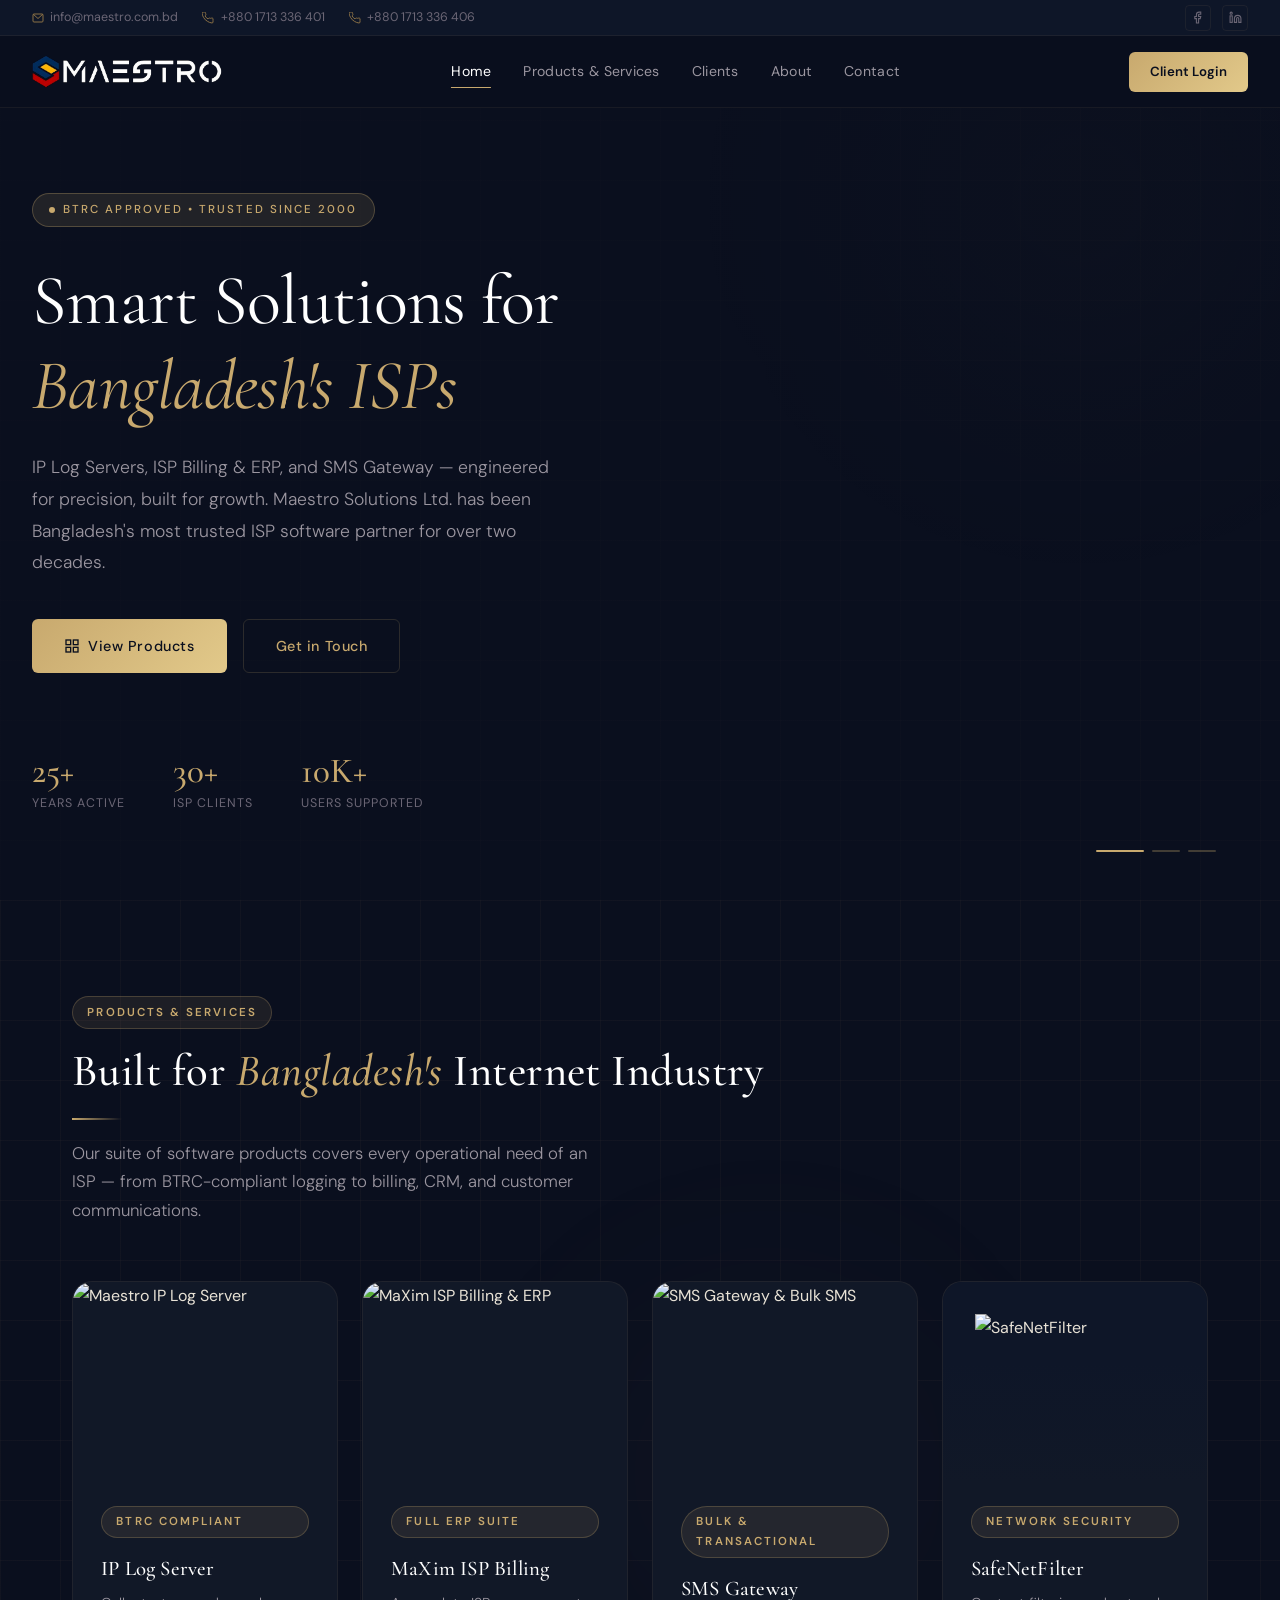
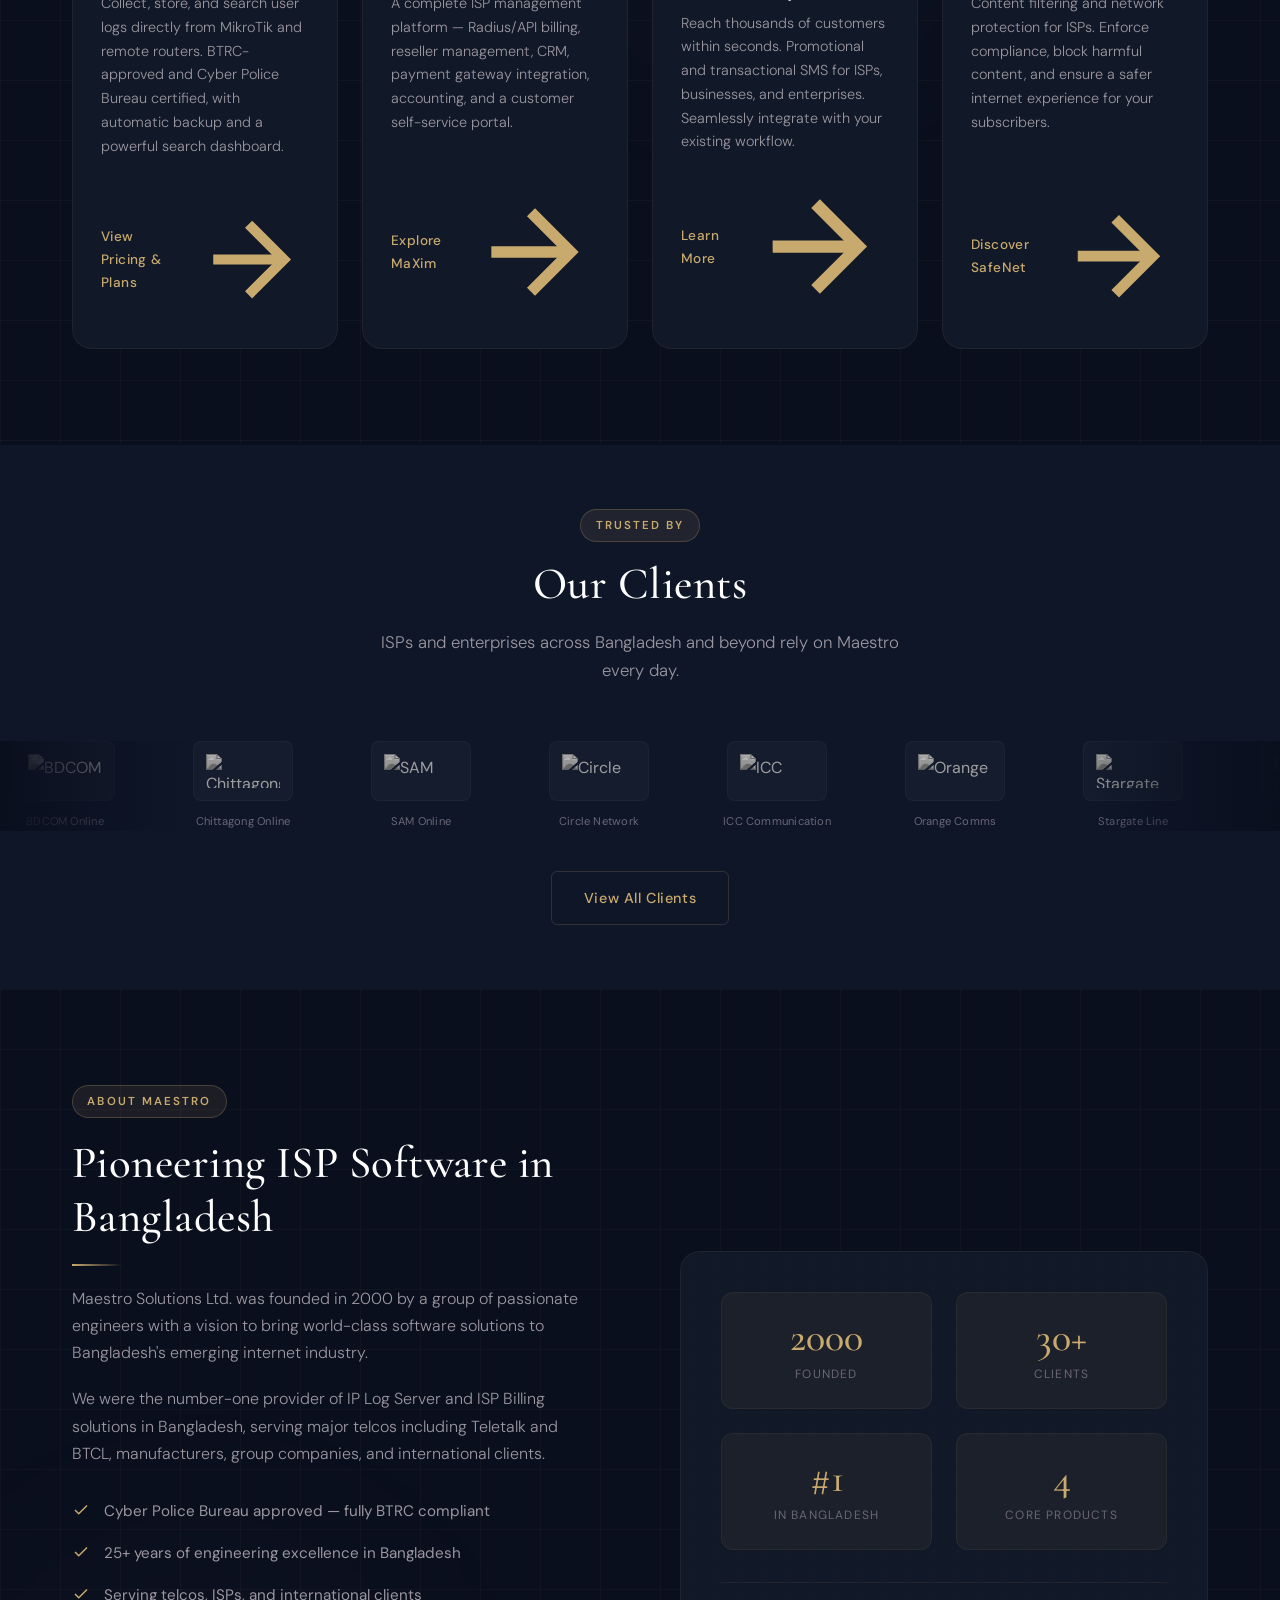
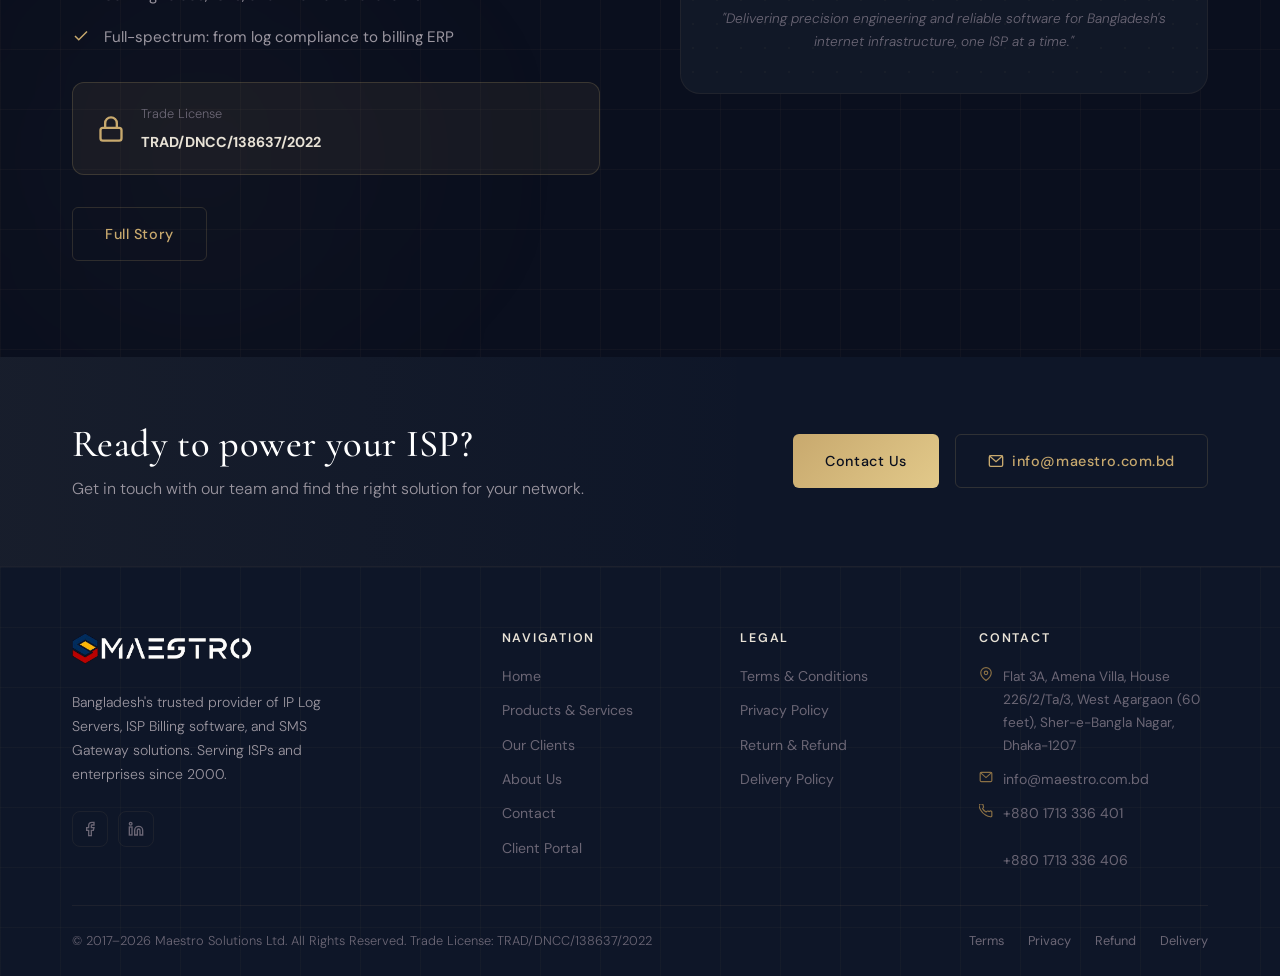
==== index.html @ bf8a5b1c "Add files via upload" ====
<!DOCTYPE html>
<html lang="en">
<head>
  <meta charset="UTF-8">
  <meta name="viewport" content="width=device-width, initial-scale=1.0">
  <title>Maestro Solutions Ltd. — IP Log Server &amp; ISP Billing, Bangladesh</title>
  <meta name="description" content="Bangladesh's leading provider of IP Log Servers, ISP Billing (MaXim), and SMS Gateway solutions. BTRC-approved. Serving ISPs since 2000.">
  <link rel="stylesheet" href="style.css">
</head>
<body>

<!-- ══ HERO ══════════════════════════════════════════════════ -->
<section class="hero" id="home">
  <div class="hero-slides" id="heroSlides">
    <div class="hero-slide active" style="background-image:url('https://maestro.com.bd/images/Banner6s.jpg')"></div>
    <div class="hero-slide" style="background-image:url('https://maestro.com.bd/images/Banner5s.jpg')"></div>
    <div class="hero-slide" style="background-image:url('https://maestro.com.bd/images/Banner3s.jpg')"></div>
  </div>
  <div class="hero-overlay"></div>
  <div class="bg-grid"></div>

  <!-- Gold glow accent -->
  <div class="bg-glow" style="width:600px;height:600px;background:radial-gradient(circle,rgba(200,169,110,0.06) 0%,transparent 70%);top:-100px;right:-100px;"></div>

  <div class="hero-content">
    <div class="hero-badge">
      <span class="hero-badge-dot"></span>
      <span>BTRC Approved &bull; Trusted Since 2000</span>
    </div>
    <h1>Smart Solutions for<br><em>Bangladesh's ISPs</em></h1>
    <p class="hero-sub">IP Log Servers, ISP Billing &amp; ERP, and SMS Gateway — engineered for precision, built for growth. Maestro Solutions Ltd. has been Bangladesh's most trusted ISP software partner for over two decades.</p>
    <div class="hero-actions">
      <a href="products.html" class="btn btn-primary">
        <svg xmlns="http://www.w3.org/2000/svg" viewBox="0 0 24 24" fill="none" stroke="currentColor" stroke-width="2"><rect x="3" y="3" width="7" height="7"/><rect x="14" y="3" width="7" height="7"/><rect x="14" y="14" width="7" height="7"/><rect x="3" y="14" width="7" height="7"/></svg>
        View Products
      </a>
      <a href="contact.html" class="btn btn-outline">Get in Touch</a>
    </div>
    <div class="hero-stats">
      <div>
        <span class="hero-stat-num">25+</span>
        <span class="hero-stat-label">Years Active</span>
      </div>
      <div>
        <span class="hero-stat-num">30+</span>
        <span class="hero-stat-label">ISP Clients</span>
      </div>
      <div>
        <span class="hero-stat-num">10K+</span>
        <span class="hero-stat-label">Users Supported</span>
      </div>
    </div>
  </div>

  <div class="hero-slide-dots" id="slideDots">
    <div class="slide-dot active" data-slide="0"></div>
    <div class="slide-dot" data-slide="1"></div>
    <div class="slide-dot" data-slide="2"></div>
  </div>
</section>

<!-- ══ PRODUCTS OVERVIEW ════════════════════════════════════ -->
<section class="section bg-pattern" id="services" style="position:relative;overflow:hidden;">
  <div class="bg-grid"></div>
  <div class="bg-glow" style="width:500px;height:500px;background:radial-gradient(circle,rgba(200,169,110,0.05) 0%,transparent 70%);top:50%;left:60%;transform:translate(-50%,-50%);"></div>
  <div class="container" style="position:relative;z-index:1;">
    <div class="section-heading animate-up">
      <div class="label-tag">Products &amp; Services</div>
      <h2>Built for <em style="font-style:italic;color:var(--gold);">Bangladesh's</em> Internet Industry</h2>
      <div class="divider-gold"></div>
      <p>Our suite of software products covers every operational need of an ISP — from BTRC-compliant logging to billing, CRM, and customer communications.</p>
    </div>
    <div class="products-grid">

      <!-- IP Log Server -->
      <article class="product-card animate-up animate-delay-1" onclick="window.location='products.html#ip-log'">
        <div class="product-card-img">
          <img src="https://maestro.com.bd/images/logbg2.jpg" alt="Maestro IP Log Server" loading="lazy">
          <div class="product-card-img-overlay"></div>
        </div>
        <div class="product-card-body">
          <div class="label-tag">BTRC Compliant</div>
          <h3>IP Log Server</h3>
          <p>Collect, store, and search user logs directly from MikroTik and remote routers. BTRC-approved and Cyber Police Bureau certified, with automatic backup and a powerful search dashboard.</p>
          <span class="product-card-link">
            View Pricing &amp; Plans
            <svg xmlns="http://www.w3.org/2000/svg" viewBox="0 0 24 24" fill="none" stroke="currentColor" stroke-width="2"><line x1="5" y1="12" x2="19" y2="12"/><polyline points="12 5 19 12 12 19"/></svg>
          </span>
        </div>
      </article>

      <!-- ISP Billing -->
      <article class="product-card animate-up animate-delay-2" onclick="window.location='products.html#isp-billing'">
        <div class="product-card-img">
          <img src="https://maestro.com.bd/images/billing5.jpg" alt="MaXim ISP Billing &amp; ERP" loading="lazy">
          <div class="product-card-img-overlay"></div>
        </div>
        <div class="product-card-body">
          <div class="label-tag">Full ERP Suite</div>
          <h3>MaXim ISP Billing</h3>
          <p>A complete ISP management platform — Radius/API billing, reseller management, CRM, payment gateway integration, accounting, and a customer self-service portal.</p>
          <span class="product-card-link">
            Explore MaXim
            <svg xmlns="http://www.w3.org/2000/svg" viewBox="0 0 24 24" fill="none" stroke="currentColor" stroke-width="2"><line x1="5" y1="12" x2="19" y2="12"/><polyline points="12 5 19 12 12 19"/></svg>
          </span>
        </div>
      </article>

      <!-- SMS Gateway -->
      <article class="product-card animate-up animate-delay-3" onclick="window.location='products.html#sms-gateway'">
        <div class="product-card-img">
          <img src="https://maestro.com.bd/images/smsgateway3.jpg" alt="SMS Gateway &amp; Bulk SMS" loading="lazy">
          <div class="product-card-img-overlay"></div>
        </div>
        <div class="product-card-body">
          <div class="label-tag">Bulk &amp; Transactional</div>
          <h3>SMS Gateway</h3>
          <p>Reach thousands of customers within seconds. Promotional and transactional SMS for ISPs, businesses, and enterprises. Seamlessly integrate with your existing workflow.</p>
          <span class="product-card-link">
            Learn More
            <svg xmlns="http://www.w3.org/2000/svg" viewBox="0 0 24 24" fill="none" stroke="currentColor" stroke-width="2"><line x1="5" y1="12" x2="19" y2="12"/><polyline points="12 5 19 12 12 19"/></svg>
          </span>
        </div>
      </article>

      <!-- SafeNetFilter -->
      <article class="product-card animate-up animate-delay-4" onclick="window.location='products.html#safenet'">
        <div class="product-card-img">
          <img src="https://maestro.com.bd/images/safenet.png" alt="SafeNetFilter" loading="lazy" style="object-fit:contain;background:var(--navy-mid);padding:2rem;">
          <div class="product-card-img-overlay"></div>
        </div>
        <div class="product-card-body">
          <div class="label-tag">Network Security</div>
          <h3>SafeNetFilter</h3>
          <p>Content filtering and network protection for ISPs. Enforce compliance, block harmful content, and ensure a safer internet experience for your subscribers.</p>
          <span class="product-card-link">
            Discover SafeNet
            <svg xmlns="http://www.w3.org/2000/svg" viewBox="0 0 24 24" fill="none" stroke="currentColor" stroke-width="2"><line x1="5" y1="12" x2="19" y2="12"/><polyline points="12 5 19 12 12 19"/></svg>
          </span>
        </div>
      </article>
    </div>
  </div>
</section>

<!-- ══ CLIENTS TICKER ════════════════════════════════════════ -->
<section class="section-sm bg-navy-mid" id="client">
  <div class="container">
    <div class="section-heading animate-up" style="text-align:center;">
      <div class="label-tag">Trusted By</div>
      <h2>Our Clients</h2>
      <p style="margin:0 auto;">ISPs and enterprises across Bangladesh and beyond rely on Maestro every day.</p>
    </div>
  </div>
  <div class="clients-ticker animate-up">
    <div class="clients-track" id="clientsTrack">
      <!-- Set 1 -->
      <div class="client-logo-item"><div class="client-logo-wrap"><img src="https://maestro.com.bd/images/logo/bdcom2.png" alt="BDCOM Online"></div><span>BDCOM Online</span></div>
      <div class="client-logo-item"><div class="client-logo-wrap"><img src="https://maestro.com.bd/images/logo/colbd2.png" alt="Chittagong Online"></div><span>Chittagong Online</span></div>
      <div class="client-logo-item"><div class="client-logo-wrap"><img src="https://maestro.com.bd/images/logo/samonline2.jpg" alt="SAM Online"></div><span>SAM Online</span></div>
      <div class="client-logo-item"><div class="client-logo-wrap"><img src="https://maestro.com.bd/images/logo/circle2.png" alt="Circle Network"></div><span>Circle Network</span></div>
      <div class="client-logo-item"><div class="client-logo-wrap"><img src="https://maestro.com.bd/images/logo/icc2.png" alt="ICC Communication"></div><span>ICC Communication</span></div>
      <div class="client-logo-item"><div class="client-logo-wrap"><img src="https://maestro.com.bd/images/logo/orange.jpg" alt="Orange Communications"></div><span>Orange Comms</span></div>
      <div class="client-logo-item"><div class="client-logo-wrap"><img src="https://maestro.com.bd/images/logo/Stargate-line.png" alt="Stargate"></div><span>Stargate Line</span></div>
      <div class="client-logo-item"><div class="client-logo-wrap"><img src="https://maestro.com.bd/images/logo/ANT-BD.png" alt="Antaranga"></div><span>Antaranga</span></div>
      <div class="client-logo-item"><div class="client-logo-wrap"><img src="https://maestro.com.bd/images/logo/smile.png" alt="Smile"></div><span>Smile</span></div>
      <div class="client-logo-item"><div class="client-logo-wrap"><img src="https://maestro.com.bd/images/logo/cyberWay.png" alt="CyberWay"></div><span>CyberWay</span></div>
      <div class="client-logo-item"><div class="client-logo-wrap"><img src="https://maestro.com.bd/images/logo/media-online.png" alt="Media Online"></div><span>Media Online</span></div>
      <div class="client-logo-item"><div class="client-logo-wrap"><img src="https://maestro.com.bd/images/logo/Globetek-(India).png" alt="Globetek India"></div><span>Globetek India</span></div>
      <!-- Set 2 (duplicate for seamless loop) -->
      <div class="client-logo-item"><div class="client-logo-wrap"><img src="https://maestro.com.bd/images/logo/bdcom2.png" alt="BDCOM Online"></div><span>BDCOM Online</span></div>
      <div class="client-logo-item"><div class="client-logo-wrap"><img src="https://maestro.com.bd/images/logo/colbd2.png" alt="Chittagong Online"></div><span>Chittagong Online</span></div>
      <div class="client-logo-item"><div class="client-logo-wrap"><img src="https://maestro.com.bd/images/logo/samonline2.jpg" alt="SAM Online"></div><span>SAM Online</span></div>
      <div class="client-logo-item"><div class="client-logo-wrap"><img src="https://maestro.com.bd/images/logo/circle2.png" alt="Circle Network"></div><span>Circle Network</span></div>
      <div class="client-logo-item"><div class="client-logo-wrap"><img src="https://maestro.com.bd/images/logo/icc2.png" alt="ICC Communication"></div><span>ICC Communication</span></div>
      <div class="client-logo-item"><div class="client-logo-wrap"><img src="https://maestro.com.bd/images/logo/orange.jpg" alt="Orange Communications"></div><span>Orange Comms</span></div>
      <div class="client-logo-item"><div class="client-logo-wrap"><img src="https://maestro.com.bd/images/logo/Stargate-line.png" alt="Stargate"></div><span>Stargate Line</span></div>
      <div class="client-logo-item"><div class="client-logo-wrap"><img src="https://maestro.com.bd/images/logo/ANT-BD.png" alt="Antaranga"></div><span>Antaranga</span></div>
      <div class="client-logo-item"><div class="client-logo-wrap"><img src="https://maestro.com.bd/images/logo/smile.png" alt="Smile"></div><span>Smile</span></div>
      <div class="client-logo-item"><div class="client-logo-wrap"><img src="https://maestro.com.bd/images/logo/cyberWay.png" alt="CyberWay"></div><span>CyberWay</span></div>
      <div class="client-logo-item"><div class="client-logo-wrap"><img src="https://maestro.com.bd/images/logo/media-online.png" alt="Media Online"></div><span>Media Online</span></div>
      <div class="client-logo-item"><div class="client-logo-wrap"><img src="https://maestro.com.bd/images/logo/Globetek-(India).png" alt="Globetek India"></div><span>Globetek India</span></div>
    </div>
  </div>
  <div class="container" style="margin-top:2.5rem;text-align:center;">
    <a href="clients.html" class="btn btn-outline">View All Clients</a>
  </div>
</section>

<!-- ══ ABOUT TEASER ══════════════════════════════════════════ -->
<section class="section" id="about" style="position:relative;overflow:hidden;">
  <div class="bg-grid"></div>
  <div class="bg-glow" style="width:600px;height:600px;background:radial-gradient(circle,rgba(200,169,110,0.04) 0%,transparent 70%);bottom:-100px;left:-100px;"></div>
  <div class="container" style="position:relative;z-index:1;">
    <div class="about-grid">
      <div class="animate-up">
        <div class="label-tag">About Maestro</div>
        <h2>Pioneering ISP Software in Bangladesh</h2>
        <div class="divider-gold"></div>
        <p style="margin-bottom:1.2rem;">Maestro Solutions Ltd. was founded in 2000 by a group of passionate engineers with a vision to bring world-class software solutions to Bangladesh's emerging internet industry.</p>
        <p style="margin-bottom:1.5rem;">We were the number-one provider of IP Log Server and ISP Billing solutions in Bangladesh, serving major telcos including Teletalk and BTCL, manufacturers, group companies, and international clients.</p>
        <ul class="about-feature-list">
          <li>
            <svg xmlns="http://www.w3.org/2000/svg" viewBox="0 0 24 24" fill="none" stroke="currentColor" stroke-width="2"><polyline points="20 6 9 17 4 12"/></svg>
            Cyber Police Bureau approved — fully BTRC compliant
          </li>
          <li>
            <svg xmlns="http://www.w3.org/2000/svg" viewBox="0 0 24 24" fill="none" stroke="currentColor" stroke-width="2"><polyline points="20 6 9 17 4 12"/></svg>
            25+ years of engineering excellence in Bangladesh
          </li>
          <li>
            <svg xmlns="http://www.w3.org/2000/svg" viewBox="0 0 24 24" fill="none" stroke="currentColor" stroke-width="2"><polyline points="20 6 9 17 4 12"/></svg>
            Serving telcos, ISPs, and international clients
          </li>
          <li>
            <svg xmlns="http://www.w3.org/2000/svg" viewBox="0 0 24 24" fill="none" stroke="currentColor" stroke-width="2"><polyline points="20 6 9 17 4 12"/></svg>
            Full-spectrum: from log compliance to billing ERP
          </li>
        </ul>
        <div class="about-license">
          <svg xmlns="http://www.w3.org/2000/svg" viewBox="0 0 24 24" fill="none" stroke="currentColor" stroke-width="2"><rect x="3" y="11" width="18" height="11" rx="2" ry="2"/><path d="M7 11V7a5 5 0 0110 0v4"/></svg>
          <div class="about-license-text">
            <p>Trade License</p>
            <strong>TRAD/DNCC/138637/2022</strong>
          </div>
        </div>
        <div style="margin-top:2rem;">
          <a href="about.html" class="btn btn-outline">Full Story</a>
        </div>
      </div>
      <div class="animate-up animate-delay-2">
        <!-- Tech circuit decorative card -->
        <div style="background:var(--navy-card);border:1px solid var(--border-dim);border-radius:var(--radius-lg);padding:2.5rem;position:relative;overflow:hidden;">
          <div style="position:absolute;inset:0;opacity:0.04;background-image:radial-gradient(circle, var(--gold) 1px, transparent 1px);background-size:24px 24px;"></div>
          <div style="position:relative;z-index:1;">
            <div style="display:grid;grid-template-columns:1fr 1fr;gap:1.5rem;margin-bottom:2rem;">
              <div style="padding:1.5rem;background:rgba(200,169,110,0.06);border:1px solid var(--border-dim);border-radius:var(--radius);text-align:center;">
                <div style="font-family:var(--font-display);font-size:2.5rem;font-weight:500;color:var(--gold);line-height:1;">2000</div>
                <div style="font-size:0.75rem;color:var(--text-dim);text-transform:uppercase;letter-spacing:0.1em;margin-top:0.4rem;">Founded</div>
              </div>
              <div style="padding:1.5rem;background:rgba(200,169,110,0.06);border:1px solid var(--border-dim);border-radius:var(--radius);text-align:center;">
                <div style="font-family:var(--font-display);font-size:2.5rem;font-weight:500;color:var(--gold);line-height:1;">30+</div>
                <div style="font-size:0.75rem;color:var(--text-dim);text-transform:uppercase;letter-spacing:0.1em;margin-top:0.4rem;">Clients</div>
              </div>
              <div style="padding:1.5rem;background:rgba(200,169,110,0.06);border:1px solid var(--border-dim);border-radius:var(--radius);text-align:center;">
                <div style="font-family:var(--font-display);font-size:2.5rem;font-weight:500;color:var(--gold);line-height:1;">#1</div>
                <div style="font-size:0.75rem;color:var(--text-dim);text-transform:uppercase;letter-spacing:0.1em;margin-top:0.4rem;">In Bangladesh</div>
              </div>
              <div style="padding:1.5rem;background:rgba(200,169,110,0.06);border:1px solid var(--border-dim);border-radius:var(--radius);text-align:center;">
                <div style="font-family:var(--font-display);font-size:2.5rem;font-weight:500;color:var(--gold);line-height:1;">4</div>
                <div style="font-size:0.75rem;color:var(--text-dim);text-transform:uppercase;letter-spacing:0.1em;margin-top:0.4rem;">Core Products</div>
              </div>
            </div>
            <div style="border-top:1px solid var(--border-dim);padding-top:1.5rem;">
              <p style="font-size:0.85rem;color:var(--text-dim);font-style:italic;text-align:center;line-height:1.7;">"Delivering precision engineering and reliable software for Bangladesh's internet infrastructure, one ISP at a time."</p>
            </div>
          </div>
        </div>
      </div>
    </div>
  </div>
</section>

<!-- ══ CTA STRIP ═════════════════════════════════════════════ -->
<section class="section-sm bg-navy-mid" id="contact" style="position:relative;overflow:hidden;">
  <div style="position:absolute;inset:0;background:linear-gradient(90deg,rgba(200,169,110,0.05) 0%,transparent 60%);"></div>
  <div class="container" style="position:relative;z-index:1;">
    <div style="display:flex;align-items:center;justify-content:space-between;flex-wrap:wrap;gap:2rem;">
      <div>
        <h2 style="font-size:clamp(1.6rem,3vw,2.4rem);margin-bottom:0.5rem;">Ready to power your ISP?</h2>
        <p>Get in touch with our team and find the right solution for your network.</p>
      </div>
      <div style="display:flex;gap:1rem;flex-wrap:wrap;">
        <a href="contact.html" class="btn btn-primary">Contact Us</a>
        <a href="mailto:info@maestro.com.bd" class="btn btn-outline">
          <svg xmlns="http://www.w3.org/2000/svg" viewBox="0 0 24 24" fill="none" stroke="currentColor" stroke-width="2"><rect x="2" y="4" width="20" height="16" rx="2"/><polyline points="2,4 12,13 22,4"/></svg>
          info@maestro.com.bd
        </a>
      </div>
    </div>
  </div>
</section>

<script src="shared.js"></script>
<script>
  // Hero slideshow
  const slides = document.querySelectorAll('.hero-slide');
  const dots = document.querySelectorAll('.slide-dot');
  let current = 0;

  function goTo(n) {
    slides[current].classList.remove('active');
    dots[current].classList.remove('active');
    current = n;
    slides[current].classList.add('active');
    dots[current].classList.add('active');
  }

  dots.forEach(dot => {
    dot.addEventListener('click', () => goTo(parseInt(dot.dataset.slide)));
  });

  setInterval(() => goTo((current + 1) % slides.length), 6000);
</script>
</body>
</html>
---- style.css ----
/* ===================================
   MAESTRO SOLUTIONS LTD — GLOBAL CSS
   =================================== */

@import url('https://fonts.googleapis.com/css2?family=Cormorant+Garamond:ital,wght@0,300;0,400;0,500;0,600;0,700;1,300;1,400&family=DM+Sans:ital,opsz,wght@0,9..40,300;0,9..40,400;0,9..40,500;0,9..40,600;0,9..40,700;1,9..40,300;1,9..40,400&display=swap');

/* ─── CSS VARIABLES ─── */
:root {
  --navy:           #0A0F1E;
  --navy-mid:       #0E1628;
  --navy-light:     #13213A;
  --navy-card:      #111827;
  --gold:           #C8A96E;
  --gold-light:     #E2C98A;
  --gold-pale:      #F0E3C5;
  --gold-dim:       #8A7045;
  --white:          #FFFFFF;
  --off-white:      #F5F0E8;
  --text-main:      #E8E2D6;
  --text-muted:     #9B96A0;
  --text-dim:       #6B6675;
  --border:         rgba(200,169,110,0.18);
  --border-dim:     rgba(200,169,110,0.08);
  --glass-bg:       rgba(19,33,58,0.72);
  --glass-border:   rgba(200,169,110,0.22);
  --shadow-gold:    0 8px 40px rgba(200,169,110,0.12);
  --shadow-deep:    0 20px 60px rgba(0,0,0,0.5);
  --radius:         12px;
  --radius-lg:      20px;
  --font-display:   'Cormorant Garamond', Georgia, serif;
  --font-body:      'DM Sans', system-ui, sans-serif;
  --announce-height: 36px;
  --nav-height:     72px;
  --header-total:   calc(var(--announce-height) + var(--nav-height));
  --transition:     0.35s cubic-bezier(0.4,0,0.2,1);
}

/* ─── RESET & BASE ─── */
*, *::before, *::after { box-sizing: border-box; margin: 0; padding: 0; }

html { scroll-behavior: smooth; font-size: 16px; }

body {
  font-family: var(--font-body);
  background: var(--navy);
  color: var(--text-main);
  line-height: 1.7;
  overflow-x: hidden;
  -webkit-font-smoothing: antialiased;
}

/* ─── TYPOGRAPHY ─── */
h1, h2, h3, h4, h5 {
  font-family: var(--font-display);
  font-weight: 600;
  line-height: 1.2;
  letter-spacing: 0.01em;
  color: var(--white);
}

h1 { font-size: clamp(2.6rem, 5vw, 4.2rem); font-weight: 500; letter-spacing: -0.01em; }
h2 { font-size: clamp(2rem, 3.5vw, 3rem); font-weight: 500; }
h3 { font-size: clamp(1.3rem, 2vw, 1.7rem); font-weight: 500; }
h4 { font-size: 1.15rem; font-weight: 600; font-family: var(--font-body); }

p { color: var(--text-muted); font-size: 1rem; font-weight: 300; }

a { color: var(--gold); text-decoration: none; transition: color var(--transition); }
a:hover { color: var(--gold-light); }

img { max-width: 100%; display: block; }

/* ─── UTILITY CLASSES ─── */
.container {
  max-width: 1200px;
  margin: 0 auto;
  padding: 0 2rem;
}

.section {
  padding: 6rem 0;
}

.section-sm {
  padding: 4rem 0;
}

.gold-text { color: var(--gold); }
.gold-text-light { color: var(--gold-light); }

.label-tag {
  display: inline-block;
  font-family: var(--font-body);
  font-size: 0.72rem;
  font-weight: 600;
  letter-spacing: 0.18em;
  text-transform: uppercase;
  color: var(--gold);
  background: rgba(200,169,110,0.1);
  border: 1px solid rgba(200,169,110,0.25);
  padding: 0.35rem 0.9rem;
  border-radius: 30px;
  margin-bottom: 1.2rem;
}

.section-heading {
  margin-bottom: 3.5rem;
}

.section-heading .label-tag { margin-bottom: 1rem; }

.section-heading h2 {
  margin-bottom: 1rem;
}

.section-heading p {
  font-size: 1.05rem;
  max-width: 540px;
}

.divider-gold {
  width: 50px;
  height: 2px;
  background: linear-gradient(90deg, var(--gold), transparent);
  margin: 1.2rem 0;
}

/* ─── BACKGROUND GRID TEXTURE ─── */
.bg-grid {
  position: absolute;
  inset: 0;
  background-image:
    linear-gradient(rgba(200,169,110,0.04) 1px, transparent 1px),
    linear-gradient(90deg, rgba(200,169,110,0.04) 1px, transparent 1px);
  background-size: 60px 60px;
  pointer-events: none;
  z-index: 0;
}

.bg-glow {
  position: absolute;
  border-radius: 50%;
  filter: blur(100px);
  pointer-events: none;
  z-index: 0;
}

/* ─── BUTTONS ─── */
.btn {
  display: inline-flex;
  align-items: center;
  gap: 0.5rem;
  font-family: var(--font-body);
  font-size: 0.9rem;
  font-weight: 500;
  letter-spacing: 0.04em;
  padding: 0.85rem 2rem;
  border-radius: 6px;
  border: none;
  cursor: pointer;
  transition: all var(--transition);
  text-decoration: none;
  white-space: nowrap;
}

.btn-primary {
  background: linear-gradient(135deg, var(--gold) 0%, var(--gold-light) 100%);
  color: var(--navy);
}

.btn-primary:hover {
  transform: translateY(-2px);
  box-shadow: 0 8px 30px rgba(200,169,110,0.4);
  color: var(--navy);
}

.btn-outline {
  background: transparent;
  color: var(--gold);
  border: 1.5px solid var(--border);
}

.btn-outline:hover {
  background: rgba(200,169,110,0.08);
  border-color: var(--gold);
  color: var(--gold-light);
  transform: translateY(-2px);
}

.btn-ghost {
  background: transparent;
  color: var(--text-main);
  padding: 0.5rem 0;
}

.btn-ghost:hover { color: var(--gold); }

.btn svg { width: 16px; height: 16px; flex-shrink: 0; }

/* ─── NAVBAR ─── */
.navbar {
  position: fixed;
  top: var(--announce-height);
  left: 0; right: 0;
  z-index: 1000;
  height: var(--nav-height);
  transition: background 0.4s ease, border-color 0.4s ease, backdrop-filter 0.4s ease;
}

.navbar::before {
  content: '';
  position: absolute;
  inset: 0;
  background: rgba(10,15,30,0);
  backdrop-filter: blur(0px);
  border-bottom: 1px solid rgba(200,169,110,0);
  transition: all 0.4s ease;
}

.navbar.scrolled::before {
  background: rgba(10,15,30,0.92);
  backdrop-filter: blur(20px);
  border-bottom-color: var(--border-dim);
}

.nav-inner {
  max-width: 1280px;
  margin: 0 auto;
  padding: 0 2rem;
  height: 100%;
  display: flex;
  align-items: center;
  justify-content: space-between;
  position: relative;
  z-index: 1;
}

.nav-logo {
  display: flex;
  align-items: center;
  text-decoration: none;
  flex-shrink: 0;
}

.nav-logo img {
  height: 38px;
  width: auto;
  display: block;
  /* Pure transparent PNG — no background, no filter */
  background: transparent;
}

/* These classes kept for fallback only */
.nav-logo-name {
  font-family: var(--font-display);
  font-size: 1.55rem;
  font-weight: 600;
  color: var(--white);
  letter-spacing: 0.04em;
  line-height: 1;
}

.nav-logo-name span { color: var(--gold); }

.nav-logo-tagline {
  font-size: 0.62rem;
  letter-spacing: 0.2em;
  text-transform: uppercase;
  color: var(--text-dim);
  font-weight: 400;
}

.nav-links {
  display: flex;
  align-items: center;
  gap: 0.2rem;
  list-style: none;
}

.nav-links a {
  display: block;
  padding: 0.5rem 0.9rem;
  font-size: 0.88rem;
  font-weight: 400;
  color: var(--text-muted);
  letter-spacing: 0.02em;
  border-radius: 6px;
  transition: all var(--transition);
  position: relative;
}

.nav-links a::after {
  content: '';
  position: absolute;
  bottom: 4px;
  left: 50%;
  transform: translateX(-50%) scaleX(0);
  width: calc(100% - 1.8rem);
  height: 1px;
  background: var(--gold);
  transition: transform var(--transition);
}

.nav-links a:hover,
.nav-links a.active {
  color: var(--white);
}

.nav-links a:hover::after,
.nav-links a.active::after {
  transform: translateX(-50%) scaleX(1);
}

.nav-actions {
  display: flex;
  align-items: center;
  gap: 0.8rem;
}

.nav-email {
  display: flex;
  align-items: center;
  gap: 0.4rem;
  font-size: 0.8rem;
  color: var(--text-dim);
  transition: color var(--transition);
}

.nav-email:hover { color: var(--gold); }
.nav-email svg { width: 13px; height: 13px; }

.btn-nav-login {
  background: linear-gradient(135deg, var(--gold) 0%, var(--gold-light) 100%);
  color: var(--navy);
  padding: 0.55rem 1.3rem;
  border-radius: 6px;
  font-size: 0.83rem;
  font-weight: 600;
  transition: all var(--transition);
}

.btn-nav-login:hover {
  transform: translateY(-1px);
  box-shadow: 0 6px 20px rgba(200,169,110,0.35);
  color: var(--navy);
}

/* Hamburger */
.hamburger {
  display: none;
  flex-direction: column;
  gap: 5px;
  cursor: pointer;
  padding: 8px;
  border: none;
  background: none;
  z-index: 101;
}

.hamburger span {
  display: block;
  width: 24px;
  height: 1.5px;
  background: var(--text-main);
  border-radius: 2px;
  transition: all 0.3s ease;
}

.hamburger.open span:nth-child(1) { transform: translateY(6.5px) rotate(45deg); }
.hamburger.open span:nth-child(2) { opacity: 0; transform: scaleX(0); }
.hamburger.open span:nth-child(3) { transform: translateY(-6.5px) rotate(-45deg); }

/* Mobile menu */
.mobile-menu {
  display: none;
  position: fixed;
  top: var(--header-total);
  left: 0; right: 0;
  background: rgba(10,15,30,0.97);
  backdrop-filter: blur(24px);
  border-bottom: 1px solid var(--border-dim);
  z-index: 999;
  padding: 1.5rem 2rem 2rem;
  flex-direction: column;
  gap: 0.2rem;
  transform: translateY(-10px);
  opacity: 0;
  transition: all 0.3s ease;
}

.mobile-menu.open {
  display: flex;
  transform: translateY(0);
  opacity: 1;
}

.mobile-menu a {
  display: block;
  padding: 0.85rem 1rem;
  font-size: 1rem;
  color: var(--text-muted);
  border-bottom: 1px solid var(--border-dim);
  transition: color var(--transition);
}

.mobile-menu a:hover { color: var(--gold); }

.mobile-menu .mobile-login {
  margin-top: 1rem;
  display: block;
  text-align: center;
  color: var(--navy);
  border-bottom: none;
}

.mobile-menu .mobile-login:hover {
  color: var(--navy);
}

.mobile-menu .mobile-email {
  font-size: 0.85rem;
  color: var(--text-dim);
  padding: 0.85rem 1rem;
  display: flex;
  align-items: center;
  gap: 0.4rem;
  border-bottom: 1px solid var(--border-dim);
}

.mobile-menu .mobile-email:hover { color: var(--gold); }

/* ─── HERO ─── */
.hero {
  position: relative;
  min-height: 100vh;
  display: flex;
  align-items: center;
  overflow: hidden;
  padding-top: var(--header-total);
}

.hero-slides {
  position: absolute;
  inset: 0;
  z-index: 0;
}

.hero-slide {
  position: absolute;
  inset: 0;
  background-size: cover;
  background-position: center;
  opacity: 0;
  transition: opacity 1.5s ease;
}

.hero-slide.active { opacity: 1; }

.hero-overlay {
  position: absolute;
  inset: 0;
  background: linear-gradient(
    135deg,
    rgba(10,15,30,0.92) 0%,
    rgba(10,15,30,0.75) 50%,
    rgba(10,15,30,0.5) 100%
  );
  z-index: 1;
}

.hero-content {
  position: relative;
  z-index: 2;
  max-width: 1280px;
  margin: 0 auto;
  padding: 0 2rem;
  width: 100%;
}

.hero-badge {
  display: inline-flex;
  align-items: center;
  gap: 0.5rem;
  background: rgba(200,169,110,0.12);
  border: 1px solid rgba(200,169,110,0.3);
  padding: 0.4rem 1rem;
  border-radius: 30px;
  margin-bottom: 2rem;
  animation: fadeUp 0.8s ease both;
}

.hero-badge span {
  font-size: 0.72rem;
  letter-spacing: 0.18em;
  text-transform: uppercase;
  color: var(--gold);
  font-weight: 500;
}

.hero-badge-dot {
  width: 6px;
  height: 6px;
  border-radius: 50%;
  background: var(--gold);
  animation: pulse 2s ease infinite;
}

.hero h1 {
  font-size: clamp(2.8rem, 5.5vw, 5rem);
  font-weight: 400;
  margin-bottom: 1.5rem;
  animation: fadeUp 0.8s ease 0.15s both;
}

.hero h1 em {
  font-style: italic;
  color: var(--gold);
}

.hero-sub {
  font-size: 1.1rem;
  color: var(--text-muted);
  max-width: 520px;
  margin-bottom: 2.5rem;
  animation: fadeUp 0.8s ease 0.3s both;
  line-height: 1.8;
  font-weight: 300;
}

.hero-actions {
  display: flex;
  gap: 1rem;
  flex-wrap: wrap;
  animation: fadeUp 0.8s ease 0.45s both;
}

.hero-stats {
  margin-top: 5rem;
  display: flex;
  gap: 3rem;
  animation: fadeUp 0.8s ease 0.6s both;
}

.hero-stat-num {
  font-family: var(--font-display);
  font-size: 2.2rem;
  font-weight: 500;
  color: var(--gold);
  display: block;
  line-height: 1;
}

.hero-stat-label {
  font-size: 0.78rem;
  color: var(--text-dim);
  letter-spacing: 0.08em;
  text-transform: uppercase;
  margin-top: 0.3rem;
}

.hero-slide-dots {
  position: absolute;
  bottom: 3rem;
  right: 4rem;
  z-index: 2;
  display: flex;
  gap: 8px;
}

.slide-dot {
  width: 28px;
  height: 2px;
  background: rgba(200,169,110,0.3);
  border-radius: 2px;
  cursor: pointer;
  transition: all var(--transition);
}

.slide-dot.active {
  background: var(--gold);
  width: 48px;
}

/* ─── ANNOUNCEMENT BAR ─── */
.announce-bar {
  position: fixed;
  top: 0; left: 0; right: 0;
  z-index: 1001;
  height: var(--announce-height);
  background: var(--navy-mid);
  border-bottom: 1px solid var(--border-dim);
  padding: 0 2rem;
  display: flex;
  justify-content: space-between;
  align-items: center;
  gap: 0.5rem;
  overflow: hidden;
}

.announce-contacts {
  display: flex;
  gap: 1.5rem;
  flex-wrap: wrap;
}

.announce-item {
  display: flex;
  align-items: center;
  gap: 0.4rem;
  font-size: 0.78rem;
  color: var(--text-dim);
  transition: color var(--transition);
}

.announce-item:hover { color: var(--gold); }
.announce-item svg { width: 12px; height: 12px; color: var(--gold-dim); }

.announce-social {
  display: flex;
  gap: 0.7rem;
}

.announce-social a {
  width: 26px;
  height: 26px;
  border: 1px solid var(--border-dim);
  border-radius: 4px;
  display: flex;
  align-items: center;
  justify-content: center;
  transition: all var(--transition);
}

.announce-social a:hover {
  border-color: var(--gold);
  background: rgba(200,169,110,0.1);
}

.announce-social svg { width: 13px; height: 13px; color: var(--text-dim); }
.announce-social a:hover svg { color: var(--gold); }

/* ─── CARDS ─── */
.card {
  background: var(--navy-card);
  border: 1px solid var(--border-dim);
  border-radius: var(--radius);
  overflow: hidden;
  transition: all var(--transition);
}

.card:hover {
  border-color: var(--border);
  box-shadow: var(--shadow-gold);
  transform: translateY(-4px);
}

.card-glass {
  background: var(--glass-bg);
  border: 1px solid var(--glass-border);
  backdrop-filter: blur(16px);
  border-radius: var(--radius);
}

/* ─── PRODUCT CARDS ─── */
.products-grid {
  display: grid;
  grid-template-columns: repeat(auto-fit, minmax(260px, 1fr));
  gap: 1.5rem;
}

.product-card {
  background: var(--navy-card);
  border: 1px solid var(--border-dim);
  border-radius: var(--radius-lg);
  overflow: hidden;
  transition: all var(--transition);
  cursor: pointer;
  display: flex;
  flex-direction: column;
}

.product-card:hover {
  border-color: rgba(200,169,110,0.3);
  transform: translateY(-6px);
  box-shadow: 0 20px 60px rgba(0,0,0,0.4), 0 0 30px rgba(200,169,110,0.08);
}

.product-card-img {
  position: relative;
  height: 200px;
  overflow: hidden;
}

.product-card-img img {
  width: 100%;
  height: 100%;
  object-fit: cover;
  transition: transform 0.6s ease;
}

.product-card:hover .product-card-img img {
  transform: scale(1.06);
}

.product-card-img-overlay {
  position: absolute;
  inset: 0;
  background: linear-gradient(to top, var(--navy-card) 0%, transparent 60%);
}

.product-card-body {
  padding: 1.5rem 1.75rem 1.75rem;
  flex: 1;
  display: flex;
  flex-direction: column;
}

.product-card-body h3 {
  font-size: 1.3rem;
  margin-bottom: 0.6rem;
}

.product-card-body p {
  font-size: 0.9rem;
  line-height: 1.65;
  margin-bottom: 1.2rem;
  flex: 1;
}

.product-card-link {
  display: inline-flex;
  align-items: center;
  gap: 0.4rem;
  font-size: 0.85rem;
  font-weight: 500;
  color: var(--gold);
  letter-spacing: 0.03em;
  transition: gap var(--transition);
}

.product-card:hover .product-card-link { gap: 0.7rem; }

/* ─── CLIENTS SECTION ─── */
.clients-ticker {
  overflow: hidden;
  position: relative;
}

.clients-ticker::before,
.clients-ticker::after {
  content: '';
  position: absolute;
  top: 0; bottom: 0;
  width: 200px;
  z-index: 2;
  pointer-events: none;
}

.clients-ticker::before {
  left: 0;
  background: linear-gradient(90deg, var(--navy) 0%, transparent 100%);
}

.clients-ticker::after {
  right: 0;
  background: linear-gradient(-90deg, var(--navy) 0%, transparent 100%);
}

.clients-track {
  display: flex;
  gap: 3rem;
  animation: ticker 35s linear infinite;
  width: max-content;
}

.clients-track:hover { animation-play-state: paused; }

@keyframes ticker {
  0% { transform: translateX(0); }
  100% { transform: translateX(-50%); }
}

.client-logo-item {
  display: flex;
  flex-direction: column;
  align-items: center;
  gap: 0.7rem;
  flex-shrink: 0;
  width: 130px;
}

.client-logo-wrap {
  width: 100px;
  height: 60px;
  display: flex;
  align-items: center;
  justify-content: center;
  background: rgba(255,255,255,0.04);
  border: 1px solid var(--border-dim);
  border-radius: 8px;
  padding: 0.75rem;
  transition: all var(--transition);
  filter: grayscale(1) brightness(0.7);
}

.client-logo-item:hover .client-logo-wrap {
  filter: grayscale(0) brightness(1);
  border-color: var(--border);
  background: rgba(255,255,255,0.08);
}

.client-logo-wrap img {
  width: 100%;
  height: 100%;
  object-fit: contain;
}

.client-logo-item span {
  font-size: 0.7rem;
  color: var(--text-dim);
  text-align: center;
  letter-spacing: 0.02em;
}

.all-clients-grid {
  display: grid;
  grid-template-columns: repeat(auto-fill, minmax(150px, 1fr));
  gap: 1.2rem;
}

.all-client-item {
  display: flex;
  flex-direction: column;
  align-items: center;
  gap: 0.7rem;
  padding: 1.2rem 1rem;
  background: var(--navy-card);
  border: 1px solid var(--border-dim);
  border-radius: var(--radius);
  transition: all var(--transition);
  text-align: center;
  filter: grayscale(0.5) brightness(0.8);
}

.all-client-item:hover {
  border-color: var(--border);
  filter: grayscale(0) brightness(1);
  transform: translateY(-3px);
  background: var(--navy-light);
}

.all-client-item img {
  width: 90px;
  height: 50px;
  object-fit: contain;
}

.all-client-item span {
  font-size: 0.72rem;
  color: var(--text-dim);
  line-height: 1.3;
}

/* ─── ABOUT ─── */
.about-grid {
  display: grid;
  grid-template-columns: 1fr 1fr;
  gap: 5rem;
  align-items: center;
}

.about-feature-list {
  list-style: none;
  display: flex;
  flex-direction: column;
  gap: 1rem;
  margin-top: 2rem;
}

.about-feature-list li {
  display: flex;
  align-items: flex-start;
  gap: 0.9rem;
  font-size: 0.95rem;
  color: var(--text-muted);
}

.about-feature-list li svg {
  width: 18px;
  height: 18px;
  color: var(--gold);
  flex-shrink: 0;
  margin-top: 2px;
}

.about-card {
  background: var(--navy-card);
  border: 1px solid var(--border-dim);
  border-radius: var(--radius-lg);
  padding: 2rem;
}

.about-license {
  display: flex;
  align-items: center;
  gap: 1rem;
  background: rgba(200,169,110,0.07);
  border: 1px solid rgba(200,169,110,0.2);
  border-radius: var(--radius);
  padding: 1.2rem 1.5rem;
  margin-top: 2rem;
}

.about-license svg { width: 28px; height: 28px; color: var(--gold); flex-shrink: 0; }
.about-license-text p { font-size: 0.8rem; color: var(--text-dim); margin-bottom: 0.2rem; }
.about-license-text strong { font-size: 0.9rem; color: var(--text-main); }

/* ─── PRICING ─── */
.pricing-grid {
  display: grid;
  grid-template-columns: repeat(auto-fit, minmax(200px, 1fr));
  gap: 1.2rem;
}

.pricing-card {
  background: var(--navy-card);
  border: 1px solid var(--border-dim);
  border-radius: var(--radius);
  padding: 1.8rem 1.5rem;
  transition: all var(--transition);
  display: flex;
  flex-direction: column;
  position: relative;
  overflow: hidden;
}

.pricing-card::before {
  content: '';
  position: absolute;
  top: 0; left: 0; right: 0;
  height: 2px;
  background: linear-gradient(90deg, transparent, var(--gold-dim), transparent);
  opacity: 0;
  transition: opacity var(--transition);
}

.pricing-card:hover {
  border-color: var(--border);
  transform: translateY(-4px);
  box-shadow: var(--shadow-gold);
}

.pricing-card:hover::before { opacity: 1; }

.pricing-card.featured {
  border-color: rgba(200,169,110,0.35);
  background: var(--navy-light);
}

.pricing-card.featured::before { opacity: 1; }

.pricing-badge {
  display: inline-block;
  font-size: 0.65rem;
  font-weight: 600;
  letter-spacing: 0.15em;
  text-transform: uppercase;
  color: var(--navy);
  background: var(--gold);
  padding: 0.25rem 0.7rem;
  border-radius: 20px;
  margin-bottom: 1rem;
}

.pricing-name {
  font-size: 0.8rem;
  font-weight: 600;
  letter-spacing: 0.1em;
  text-transform: uppercase;
  color: var(--gold-dim);
  margin-bottom: 0.5rem;
}

.pricing-price {
  font-family: var(--font-display);
  font-size: 1.9rem;
  font-weight: 600;
  color: var(--white);
  margin-bottom: 0.2rem;
  line-height: 1;
}

.pricing-price sup { font-size: 1rem; vertical-align: super; }

.pricing-users {
  font-size: 0.8rem;
  color: var(--gold);
  font-weight: 500;
  margin-bottom: 1.2rem;
}

.pricing-specs {
  list-style: none;
  display: flex;
  flex-direction: column;
  gap: 0.5rem;
  padding-top: 1.2rem;
  border-top: 1px solid var(--border-dim);
  font-size: 0.82rem;
  color: var(--text-dim);
  flex: 1;
}

.pricing-specs li {
  display: flex;
  align-items: center;
  gap: 0.5rem;
}

.pricing-specs li svg { width: 12px; height: 12px; color: var(--gold-dim); flex-shrink: 0; }

.pricing-footer {
  margin-top: 1.5rem;
  padding-top: 1.2rem;
  border-top: 1px solid var(--border-dim);
}

.pricing-renewal {
  font-size: 0.78rem;
  color: var(--text-dim);
  display: block;
  margin-top: 0.5rem;
}

/* ─── CONTACT ─── */
.contact-grid {
  display: grid;
  grid-template-columns: 1fr 1.4fr;
  gap: 3.5rem;
  align-items: start;
}

.contact-info-item {
  display: flex;
  gap: 1.1rem;
  margin-bottom: 1.8rem;
}

.contact-info-icon {
  width: 44px;
  height: 44px;
  background: rgba(200,169,110,0.08);
  border: 1px solid var(--border-dim);
  border-radius: 10px;
  display: flex;
  align-items: center;
  justify-content: center;
  flex-shrink: 0;
  transition: all var(--transition);
}

.contact-info-item:hover .contact-info-icon {
  background: rgba(200,169,110,0.15);
  border-color: var(--border);
}

.contact-info-icon svg { width: 18px; height: 18px; color: var(--gold); }
.contact-info-label { font-size: 0.75rem; color: var(--text-dim); text-transform: uppercase; letter-spacing: 0.1em; margin-bottom: 0.3rem; }
.contact-info-value { font-size: 0.95rem; color: var(--text-main); }
.contact-info-value a { color: var(--text-main); }
.contact-info-value a:hover { color: var(--gold); }

.contact-form-wrap {
  background: var(--navy-card);
  border: 1px solid var(--border-dim);
  border-radius: var(--radius-lg);
  padding: 2.5rem;
}

.form-group {
  margin-bottom: 1.4rem;
}

.form-group label {
  display: block;
  font-size: 0.8rem;
  font-weight: 500;
  color: var(--text-dim);
  letter-spacing: 0.08em;
  text-transform: uppercase;
  margin-bottom: 0.5rem;
}

.form-group input,
.form-group textarea,
.form-group select {
  width: 100%;
  background: rgba(255,255,255,0.04);
  border: 1px solid var(--border-dim);
  border-radius: 8px;
  padding: 0.85rem 1.1rem;
  font-family: var(--font-body);
  font-size: 0.95rem;
  color: var(--text-main);
  outline: none;
  transition: border-color var(--transition);
  -webkit-appearance: none;
}

.form-group input:focus,
.form-group textarea:focus,
.form-group select:focus {
  border-color: rgba(200,169,110,0.5);
  background: rgba(200,169,110,0.04);
}

.form-group input::placeholder,
.form-group textarea::placeholder { color: var(--text-dim); }

.form-group textarea { resize: vertical; min-height: 120px; }

.form-row { display: grid; grid-template-columns: 1fr 1fr; gap: 1rem; }

.form-success {
  display: none;
  text-align: center;
  padding: 2rem;
}

.form-success svg { width: 48px; height: 48px; color: var(--gold); margin: 0 auto 1rem; }

/* ─── FOOTER ─── */
.footer {
  background: var(--navy-mid);
  border-top: 1px solid var(--border-dim);
  position: relative;
  overflow: hidden;
}

.footer-main {
  padding: 4rem 0 2rem;
  display: grid;
  grid-template-columns: 2fr 1fr 1fr 1.2fr;
  gap: 3rem;
}

.footer-brand {}
.footer-brand-name {
  font-family: var(--font-display);
  font-size: 1.8rem;
  font-weight: 600;
  color: var(--white);
  letter-spacing: 0.04em;
  margin-bottom: 0.4rem;
}
.footer-brand-name span { color: var(--gold); }

.footer-brand-tag {
  font-size: 0.7rem;
  letter-spacing: 0.18em;
  text-transform: uppercase;
  color: var(--text-dim);
  margin-bottom: 1.2rem;
}

.footer-brand p {
  font-size: 0.88rem;
  line-height: 1.7;
  max-width: 280px;
  margin-bottom: 1.5rem;
}

.footer-social {
  display: flex;
  gap: 0.6rem;
}

.footer-social a {
  width: 36px;
  height: 36px;
  border: 1px solid var(--border-dim);
  border-radius: 8px;
  display: flex;
  align-items: center;
  justify-content: center;
  transition: all var(--transition);
}

.footer-social a:hover {
  border-color: var(--gold);
  background: rgba(200,169,110,0.1);
}

.footer-social svg { width: 16px; height: 16px; color: var(--text-dim); }
.footer-social a:hover svg { color: var(--gold); }

.footer-col h5 {
  font-family: var(--font-body);
  font-size: 0.78rem;
  font-weight: 600;
  letter-spacing: 0.14em;
  text-transform: uppercase;
  color: var(--text-main);
  margin-bottom: 1.2rem;
}

.footer-col ul { list-style: none; display: flex; flex-direction: column; gap: 0.65rem; }

.footer-col ul li a {
  font-size: 0.88rem;
  color: var(--text-dim);
  transition: color var(--transition);
  display: flex;
  align-items: center;
  gap: 0.3rem;
}

.footer-col ul li a:hover { color: var(--gold); }

.footer-contact-list { list-style: none; display: flex; flex-direction: column; gap: 0.8rem; }

.footer-contact-list li {
  display: flex;
  align-items: flex-start;
  gap: 0.6rem;
  font-size: 0.85rem;
  color: var(--text-dim);
}

.footer-contact-list li svg { width: 14px; height: 14px; color: var(--gold-dim); flex-shrink: 0; margin-top: 2px; }
.footer-contact-list li a { color: var(--text-dim); font-size: 0.85rem; }
.footer-contact-list li a:hover { color: var(--gold); }

.footer-bottom {
  border-top: 1px solid var(--border-dim);
  padding: 1.5rem 0;
  display: flex;
  justify-content: space-between;
  align-items: center;
  flex-wrap: wrap;
  gap: 1rem;
}

.footer-bottom p { font-size: 0.8rem; }

.footer-bottom-links {
  display: flex;
  gap: 1.5rem;
}

.footer-bottom-links a {
  font-size: 0.8rem;
  color: var(--text-dim);
}

.footer-bottom-links a:hover { color: var(--gold); }

/* ─── SECTION BACKGROUNDS ─── */
.bg-navy-mid { background: var(--navy-mid); }
.bg-navy-light { background: var(--navy-light); }
.bg-pattern {
  position: relative;
}

/* ─── ANIMATIONS ─── */
@keyframes fadeUp {
  from { opacity: 0; transform: translateY(24px); }
  to { opacity: 1; transform: translateY(0); }
}

@keyframes pulse {
  0%, 100% { opacity: 1; transform: scale(1); }
  50% { opacity: 0.5; transform: scale(0.8); }
}

@keyframes fadeIn {
  from { opacity: 0; }
  to { opacity: 1; }
}

.animate-up {
  opacity: 0;
  transform: translateY(30px);
  transition: opacity 0.7s ease, transform 0.7s ease;
}

.animate-up.visible {
  opacity: 1;
  transform: translateY(0);
}

.animate-delay-1 { transition-delay: 0.1s; }
.animate-delay-2 { transition-delay: 0.2s; }
.animate-delay-3 { transition-delay: 0.3s; }
.animate-delay-4 { transition-delay: 0.4s; }

/* ─── MODAL ─── */
.modal-overlay {
  position: fixed;
  inset: 0;
  background: rgba(5,8,18,0.85);
  backdrop-filter: blur(12px);
  z-index: 2000;
  display: none;
  align-items: center;
  justify-content: center;
  padding: 1.5rem;
}

.modal-overlay.open { display: flex; animation: fadeIn 0.3s ease; }

.modal-box {
  background: var(--navy-mid);
  border: 1px solid var(--border);
  border-radius: var(--radius-lg);
  max-width: 860px;
  width: 100%;
  max-height: 90vh;
  overflow-y: auto;
  position: relative;
  animation: fadeUp 0.35s ease;
}

.modal-close {
  position: absolute;
  top: 1.2rem;
  right: 1.2rem;
  width: 36px;
  height: 36px;
  border: 1px solid var(--border-dim);
  border-radius: 8px;
  background: rgba(255,255,255,0.05);
  cursor: pointer;
  display: flex;
  align-items: center;
  justify-content: center;
  z-index: 1;
  transition: all var(--transition);
}

.modal-close:hover { background: rgba(200,169,110,0.1); border-color: var(--border); }
.modal-close svg { width: 16px; height: 16px; color: var(--text-muted); }

.modal-header {
  padding: 2rem 2.5rem 1.5rem;
  border-bottom: 1px solid var(--border-dim);
}

.modal-header .label-tag { margin-bottom: 0.5rem; }
.modal-header h2 { font-size: 1.8rem; }

.modal-body { padding: 2rem 2.5rem; }

/* ─── PAGE HERO (sub-pages) ─── */
.page-hero {
  padding: calc(var(--header-total) + 4rem) 0 4rem;
  position: relative;
  overflow: hidden;
}

.page-hero-content {
  position: relative;
  z-index: 1;
}

/* ─── LEGAL PAGES ─── */
.legal-content {
  max-width: 820px;
}

.legal-content h3 {
  font-size: 1.1rem;
  font-family: var(--font-body);
  font-weight: 600;
  color: var(--text-main);
  margin: 2rem 0 0.8rem;
}

.legal-content p, .legal-content li {
  font-size: 0.93rem;
  line-height: 1.8;
  color: var(--text-muted);
  margin-bottom: 0.6rem;
}

.legal-content ul, .legal-content ol {
  padding-left: 1.5rem;
  margin-bottom: 1rem;
}

.legal-content strong { color: var(--text-main); }

.legal-nav {
  display: flex;
  gap: 0.8rem;
  flex-wrap: wrap;
  margin-bottom: 2.5rem;
}

/* ─── SCROLLBAR ─── */
::-webkit-scrollbar { width: 6px; }
::-webkit-scrollbar-track { background: var(--navy); }
::-webkit-scrollbar-thumb { background: var(--border); border-radius: 3px; }
::-webkit-scrollbar-thumb:hover { background: var(--gold-dim); }

/* ─── RESPONSIVE ─── */
@media (max-width: 1024px) {
  .footer-main { grid-template-columns: 1fr 1fr; gap: 2.5rem; }
  .about-grid { grid-template-columns: 1fr; gap: 3rem; }
  .contact-grid { grid-template-columns: 1fr; gap: 2.5rem; }
}

@media (max-width: 768px) {
  :root {
    --announce-height: 32px;
    --nav-height: 64px;
  }
  .section { padding: 4rem 0; }
  .container { padding: 0 1.2rem; }

  .nav-links, .nav-email { display: none; }
  .hamburger { display: flex; }
  .btn-nav-login { display: none; }

  .announce-contacts a:last-child { display: none; }

  .hero-stats { gap: 1.8rem; flex-wrap: wrap; }
  .hero-stat-num { font-size: 1.8rem; }

  .products-grid { grid-template-columns: 1fr 1fr; }
  .pricing-grid { grid-template-columns: 1fr 1fr; }

  .footer-main { grid-template-columns: 1fr; gap: 2rem; }
  .footer-bottom { flex-direction: column; align-items: flex-start; }
  .footer-bottom-links { flex-wrap: wrap; gap: 1rem; }

  .contact-form-wrap { padding: 1.8rem; }
  .form-row { grid-template-columns: 1fr; }

  .modal-header { padding: 1.5rem 1.5rem 1.2rem; }
  .modal-body { padding: 1.5rem; }

  .hero-slide-dots { right: 1.5rem; bottom: 2rem; }

  .announce-bar { padding: 0 1.2rem; }
}

@media (max-width: 540px) {
  .products-grid { grid-template-columns: 1fr; }
  .pricing-grid { grid-template-columns: 1fr; }
  .hero-actions { flex-direction: column; width: 100%; }
  .hero-actions .btn { justify-content: center; }
}
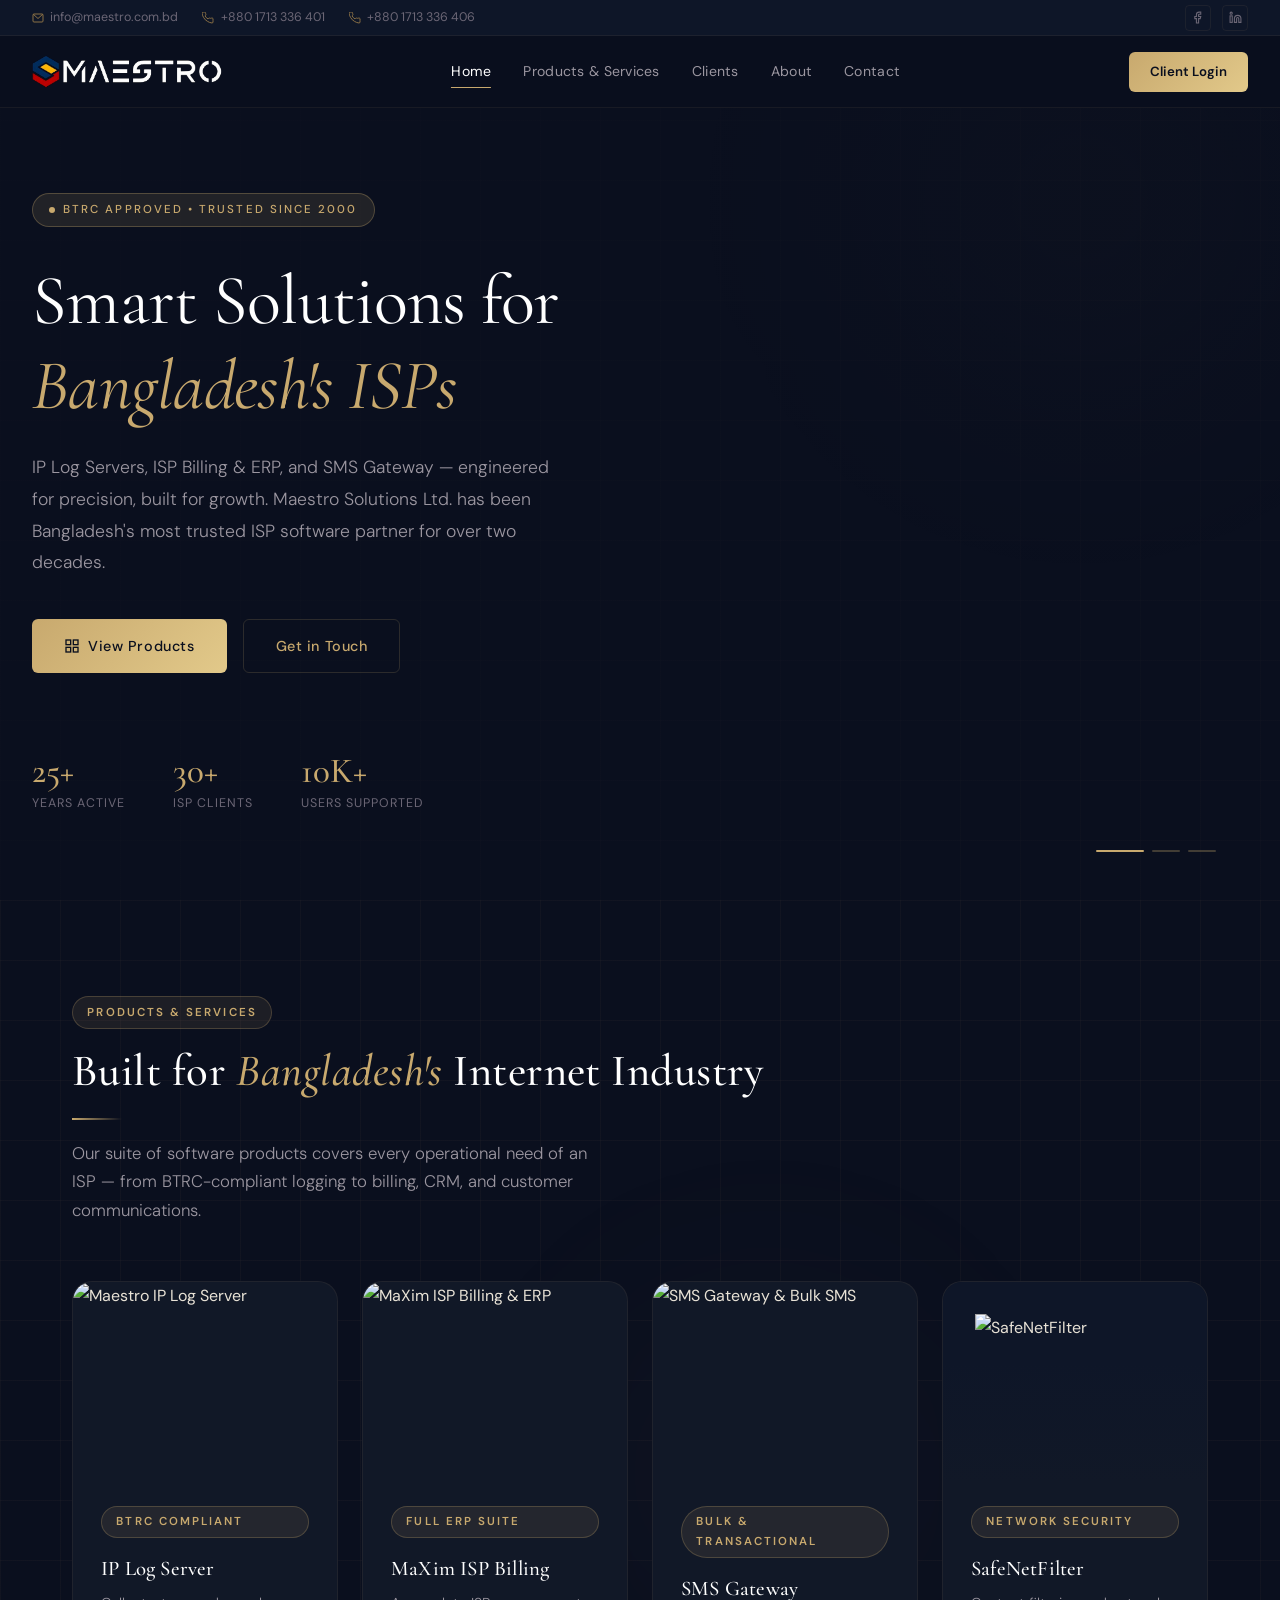
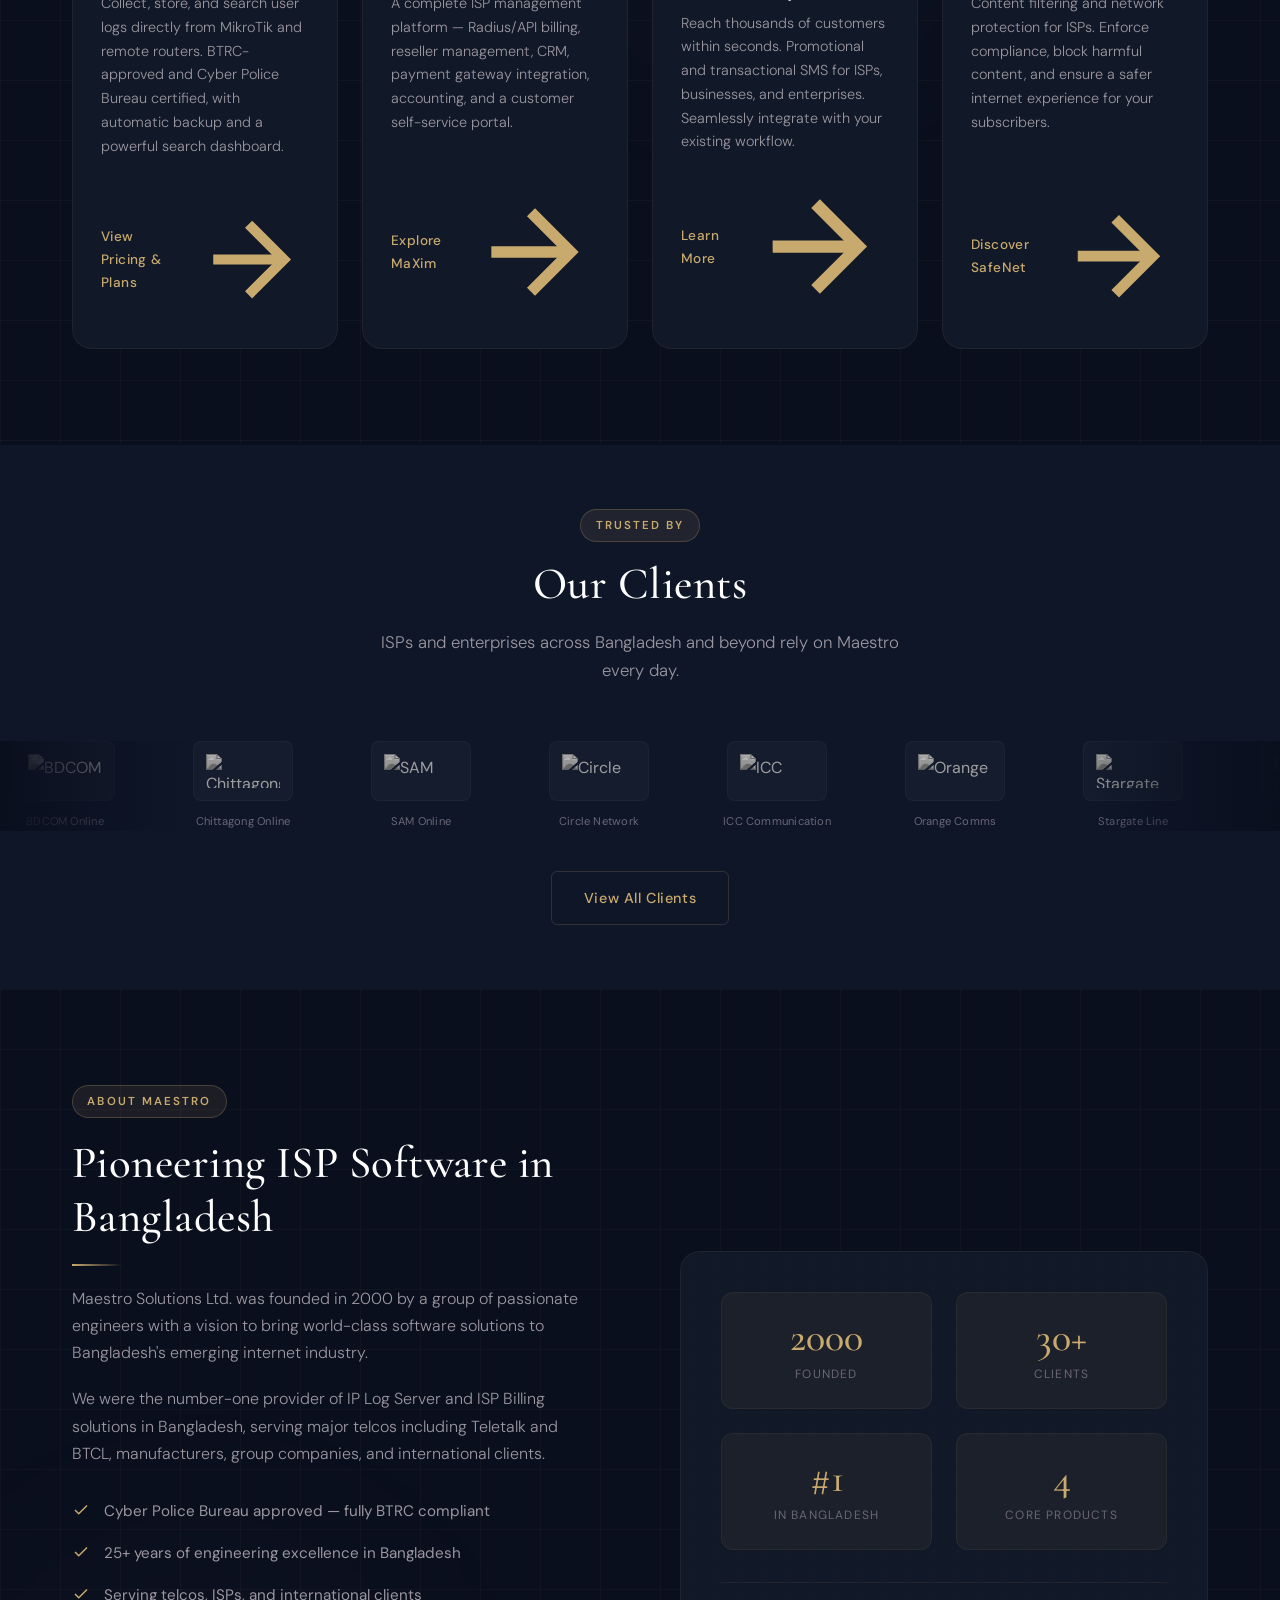
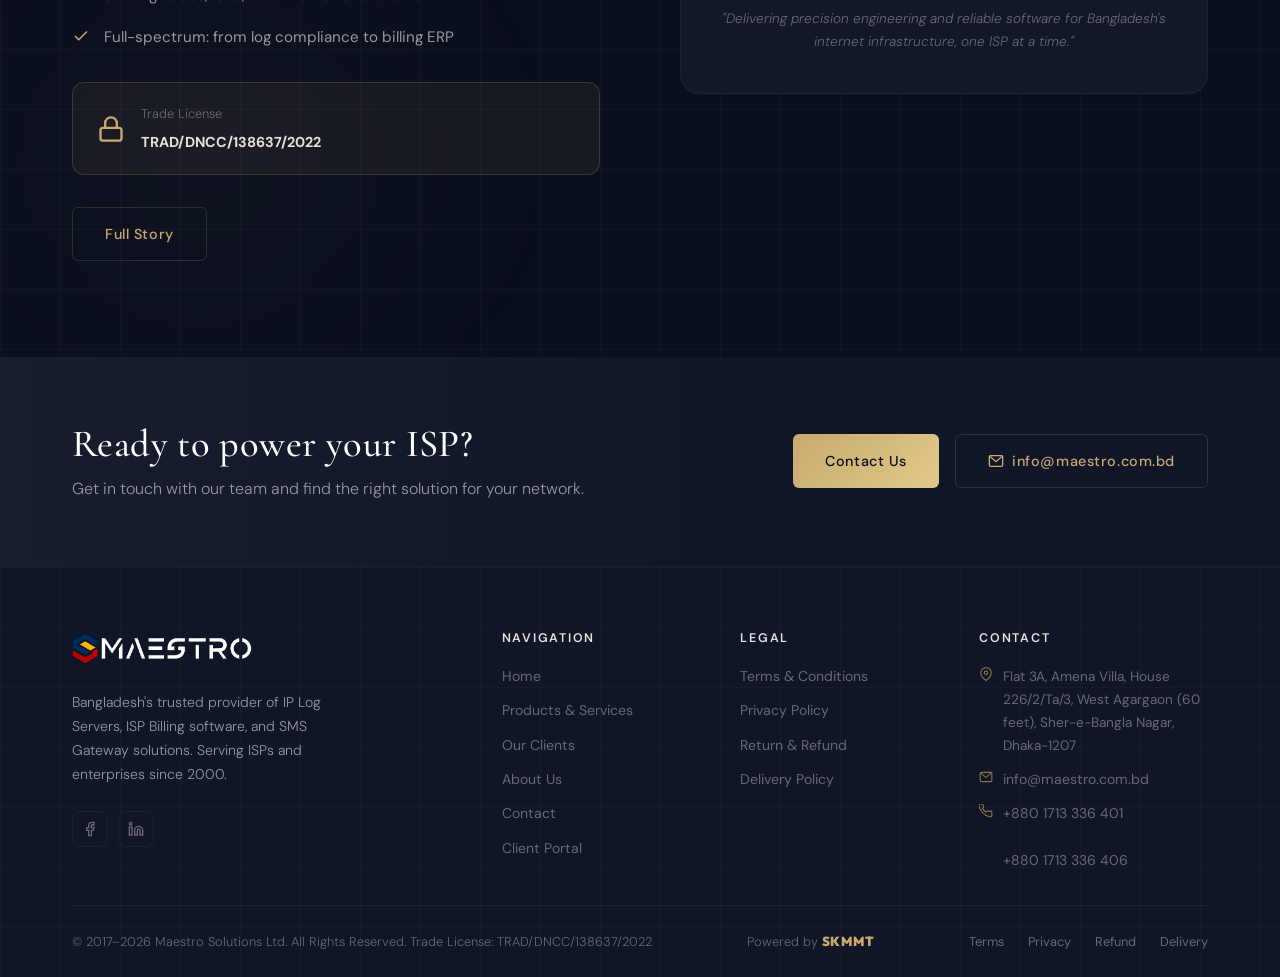
==== commit 11893f46: "Add files via upload" ====
--- a/index.html
+++ b/index.html
@@ -1,306 +1,307 @@
-<!DOCTYPE html>
-<html lang="en">
-<head>
-  <meta charset="UTF-8">
-  <meta name="viewport" content="width=device-width, initial-scale=1.0">
-  <title>Maestro Solutions Ltd. — IP Log Server &amp; ISP Billing, Bangladesh</title>
-  <meta name="description" content="Bangladesh's leading provider of IP Log Servers, ISP Billing (MaXim), and SMS Gateway solutions. BTRC-approved. Serving ISPs since 2000.">
-  <link rel="stylesheet" href="style.css">
-</head>
-<body>
-
-<!-- ══ HERO ══════════════════════════════════════════════════ -->
-<section class="hero" id="home">
-  <div class="hero-slides" id="heroSlides">
-    <div class="hero-slide active" style="background-image:url('https://maestro.com.bd/images/Banner6s.jpg')"></div>
-    <div class="hero-slide" style="background-image:url('https://maestro.com.bd/images/Banner5s.jpg')"></div>
-    <div class="hero-slide" style="background-image:url('https://maestro.com.bd/images/Banner3s.jpg')"></div>
-  </div>
-  <div class="hero-overlay"></div>
-  <div class="bg-grid"></div>
-
-  <!-- Gold glow accent -->
-  <div class="bg-glow" style="width:600px;height:600px;background:radial-gradient(circle,rgba(200,169,110,0.06) 0%,transparent 70%);top:-100px;right:-100px;"></div>
-
-  <div class="hero-content">
-    <div class="hero-badge">
-      <span class="hero-badge-dot"></span>
-      <span>BTRC Approved &bull; Trusted Since 2000</span>
-    </div>
-    <h1>Smart Solutions for<br><em>Bangladesh's ISPs</em></h1>
-    <p class="hero-sub">IP Log Servers, ISP Billing &amp; ERP, and SMS Gateway — engineered for precision, built for growth. Maestro Solutions Ltd. has been Bangladesh's most trusted ISP software partner for over two decades.</p>
-    <div class="hero-actions">
-      <a href="products.html" class="btn btn-primary">
-        <svg xmlns="http://www.w3.org/2000/svg" viewBox="0 0 24 24" fill="none" stroke="currentColor" stroke-width="2"><rect x="3" y="3" width="7" height="7"/><rect x="14" y="3" width="7" height="7"/><rect x="14" y="14" width="7" height="7"/><rect x="3" y="14" width="7" height="7"/></svg>
-        View Products
-      </a>
-      <a href="contact.html" class="btn btn-outline">Get in Touch</a>
-    </div>
-    <div class="hero-stats">
-      <div>
-        <span class="hero-stat-num">25+</span>
-        <span class="hero-stat-label">Years Active</span>
-      </div>
-      <div>
-        <span class="hero-stat-num">30+</span>
-        <span class="hero-stat-label">ISP Clients</span>
-      </div>
-      <div>
-        <span class="hero-stat-num">10K+</span>
-        <span class="hero-stat-label">Users Supported</span>
-      </div>
-    </div>
-  </div>
-
-  <div class="hero-slide-dots" id="slideDots">
-    <div class="slide-dot active" data-slide="0"></div>
-    <div class="slide-dot" data-slide="1"></div>
-    <div class="slide-dot" data-slide="2"></div>
-  </div>
-</section>
-
-<!-- ══ PRODUCTS OVERVIEW ════════════════════════════════════ -->
-<section class="section bg-pattern" id="services" style="position:relative;overflow:hidden;">
-  <div class="bg-grid"></div>
-  <div class="bg-glow" style="width:500px;height:500px;background:radial-gradient(circle,rgba(200,169,110,0.05) 0%,transparent 70%);top:50%;left:60%;transform:translate(-50%,-50%);"></div>
-  <div class="container" style="position:relative;z-index:1;">
-    <div class="section-heading animate-up">
-      <div class="label-tag">Products &amp; Services</div>
-      <h2>Built for <em style="font-style:italic;color:var(--gold);">Bangladesh's</em> Internet Industry</h2>
-      <div class="divider-gold"></div>
-      <p>Our suite of software products covers every operational need of an ISP — from BTRC-compliant logging to billing, CRM, and customer communications.</p>
-    </div>
-    <div class="products-grid">
-
-      <!-- IP Log Server -->
-      <article class="product-card animate-up animate-delay-1" onclick="window.location='products.html#ip-log'">
-        <div class="product-card-img">
-          <img src="https://maestro.com.bd/images/logbg2.jpg" alt="Maestro IP Log Server" loading="lazy">
-          <div class="product-card-img-overlay"></div>
-        </div>
-        <div class="product-card-body">
-          <div class="label-tag">BTRC Compliant</div>
-          <h3>IP Log Server</h3>
-          <p>Collect, store, and search user logs directly from MikroTik and remote routers. BTRC-approved and Cyber Police Bureau certified, with automatic backup and a powerful search dashboard.</p>
-          <span class="product-card-link">
-            View Pricing &amp; Plans
-            <svg xmlns="http://www.w3.org/2000/svg" viewBox="0 0 24 24" fill="none" stroke="currentColor" stroke-width="2"><line x1="5" y1="12" x2="19" y2="12"/><polyline points="12 5 19 12 12 19"/></svg>
-          </span>
-        </div>
-      </article>
-
-      <!-- ISP Billing -->
-      <article class="product-card animate-up animate-delay-2" onclick="window.location='products.html#isp-billing'">
-        <div class="product-card-img">
-          <img src="https://maestro.com.bd/images/billing5.jpg" alt="MaXim ISP Billing &amp; ERP" loading="lazy">
-          <div class="product-card-img-overlay"></div>
-        </div>
-        <div class="product-card-body">
-          <div class="label-tag">Full ERP Suite</div>
-          <h3>MaXim ISP Billing</h3>
-          <p>A complete ISP management platform — Radius/API billing, reseller management, CRM, payment gateway integration, accounting, and a customer self-service portal.</p>
-          <span class="product-card-link">
-            Explore MaXim
-            <svg xmlns="http://www.w3.org/2000/svg" viewBox="0 0 24 24" fill="none" stroke="currentColor" stroke-width="2"><line x1="5" y1="12" x2="19" y2="12"/><polyline points="12 5 19 12 12 19"/></svg>
-          </span>
-        </div>
-      </article>
-
-      <!-- SMS Gateway -->
-      <article class="product-card animate-up animate-delay-3" onclick="window.location='products.html#sms-gateway'">
-        <div class="product-card-img">
-          <img src="https://maestro.com.bd/images/smsgateway3.jpg" alt="SMS Gateway &amp; Bulk SMS" loading="lazy">
-          <div class="product-card-img-overlay"></div>
-        </div>
-        <div class="product-card-body">
-          <div class="label-tag">Bulk &amp; Transactional</div>
-          <h3>SMS Gateway</h3>
-          <p>Reach thousands of customers within seconds. Promotional and transactional SMS for ISPs, businesses, and enterprises. Seamlessly integrate with your existing workflow.</p>
-          <span class="product-card-link">
-            Learn More
-            <svg xmlns="http://www.w3.org/2000/svg" viewBox="0 0 24 24" fill="none" stroke="currentColor" stroke-width="2"><line x1="5" y1="12" x2="19" y2="12"/><polyline points="12 5 19 12 12 19"/></svg>
-          </span>
-        </div>
-      </article>
-
-      <!-- SafeNetFilter -->
-      <article class="product-card animate-up animate-delay-4" onclick="window.location='products.html#safenet'">
-        <div class="product-card-img">
-          <img src="https://maestro.com.bd/images/safenet.png" alt="SafeNetFilter" loading="lazy" style="object-fit:contain;background:var(--navy-mid);padding:2rem;">
-          <div class="product-card-img-overlay"></div>
-        </div>
-        <div class="product-card-body">
-          <div class="label-tag">Network Security</div>
-          <h3>SafeNetFilter</h3>
-          <p>Content filtering and network protection for ISPs. Enforce compliance, block harmful content, and ensure a safer internet experience for your subscribers.</p>
-          <span class="product-card-link">
-            Discover SafeNet
-            <svg xmlns="http://www.w3.org/2000/svg" viewBox="0 0 24 24" fill="none" stroke="currentColor" stroke-width="2"><line x1="5" y1="12" x2="19" y2="12"/><polyline points="12 5 19 12 12 19"/></svg>
-          </span>
-        </div>
-      </article>
-    </div>
-  </div>
-</section>
-
-<!-- ══ CLIENTS TICKER ════════════════════════════════════════ -->
-<section class="section-sm bg-navy-mid" id="client">
-  <div class="container">
-    <div class="section-heading animate-up" style="text-align:center;">
-      <div class="label-tag">Trusted By</div>
-      <h2>Our Clients</h2>
-      <p style="margin:0 auto;">ISPs and enterprises across Bangladesh and beyond rely on Maestro every day.</p>
-    </div>
-  </div>
-  <div class="clients-ticker animate-up">
-    <div class="clients-track" id="clientsTrack">
-      <!-- Set 1 -->
-      <div class="client-logo-item"><div class="client-logo-wrap"><img src="https://maestro.com.bd/images/logo/bdcom2.png" alt="BDCOM Online"></div><span>BDCOM Online</span></div>
-      <div class="client-logo-item"><div class="client-logo-wrap"><img src="https://maestro.com.bd/images/logo/colbd2.png" alt="Chittagong Online"></div><span>Chittagong Online</span></div>
-      <div class="client-logo-item"><div class="client-logo-wrap"><img src="https://maestro.com.bd/images/logo/samonline2.jpg" alt="SAM Online"></div><span>SAM Online</span></div>
-      <div class="client-logo-item"><div class="client-logo-wrap"><img src="https://maestro.com.bd/images/logo/circle2.png" alt="Circle Network"></div><span>Circle Network</span></div>
-      <div class="client-logo-item"><div class="client-logo-wrap"><img src="https://maestro.com.bd/images/logo/icc2.png" alt="ICC Communication"></div><span>ICC Communication</span></div>
-      <div class="client-logo-item"><div class="client-logo-wrap"><img src="https://maestro.com.bd/images/logo/orange.jpg" alt="Orange Communications"></div><span>Orange Comms</span></div>
-      <div class="client-logo-item"><div class="client-logo-wrap"><img src="https://maestro.com.bd/images/logo/Stargate-line.png" alt="Stargate"></div><span>Stargate Line</span></div>
-      <div class="client-logo-item"><div class="client-logo-wrap"><img src="https://maestro.com.bd/images/logo/ANT-BD.png" alt="Antaranga"></div><span>Antaranga</span></div>
-      <div class="client-logo-item"><div class="client-logo-wrap"><img src="https://maestro.com.bd/images/logo/smile.png" alt="Smile"></div><span>Smile</span></div>
-      <div class="client-logo-item"><div class="client-logo-wrap"><img src="https://maestro.com.bd/images/logo/cyberWay.png" alt="CyberWay"></div><span>CyberWay</span></div>
-      <div class="client-logo-item"><div class="client-logo-wrap"><img src="https://maestro.com.bd/images/logo/media-online.png" alt="Media Online"></div><span>Media Online</span></div>
-      <div class="client-logo-item"><div class="client-logo-wrap"><img src="https://maestro.com.bd/images/logo/Globetek-(India).png" alt="Globetek India"></div><span>Globetek India</span></div>
-      <!-- Set 2 (duplicate for seamless loop) -->
-      <div class="client-logo-item"><div class="client-logo-wrap"><img src="https://maestro.com.bd/images/logo/bdcom2.png" alt="BDCOM Online"></div><span>BDCOM Online</span></div>
-      <div class="client-logo-item"><div class="client-logo-wrap"><img src="https://maestro.com.bd/images/logo/colbd2.png" alt="Chittagong Online"></div><span>Chittagong Online</span></div>
-      <div class="client-logo-item"><div class="client-logo-wrap"><img src="https://maestro.com.bd/images/logo/samonline2.jpg" alt="SAM Online"></div><span>SAM Online</span></div>
-      <div class="client-logo-item"><div class="client-logo-wrap"><img src="https://maestro.com.bd/images/logo/circle2.png" alt="Circle Network"></div><span>Circle Network</span></div>
-      <div class="client-logo-item"><div class="client-logo-wrap"><img src="https://maestro.com.bd/images/logo/icc2.png" alt="ICC Communication"></div><span>ICC Communication</span></div>
-      <div class="client-logo-item"><div class="client-logo-wrap"><img src="https://maestro.com.bd/images/logo/orange.jpg" alt="Orange Communications"></div><span>Orange Comms</span></div>
-      <div class="client-logo-item"><div class="client-logo-wrap"><img src="https://maestro.com.bd/images/logo/Stargate-line.png" alt="Stargate"></div><span>Stargate Line</span></div>
-      <div class="client-logo-item"><div class="client-logo-wrap"><img src="https://maestro.com.bd/images/logo/ANT-BD.png" alt="Antaranga"></div><span>Antaranga</span></div>
-      <div class="client-logo-item"><div class="client-logo-wrap"><img src="https://maestro.com.bd/images/logo/smile.png" alt="Smile"></div><span>Smile</span></div>
-      <div class="client-logo-item"><div class="client-logo-wrap"><img src="https://maestro.com.bd/images/logo/cyberWay.png" alt="CyberWay"></div><span>CyberWay</span></div>
-      <div class="client-logo-item"><div class="client-logo-wrap"><img src="https://maestro.com.bd/images/logo/media-online.png" alt="Media Online"></div><span>Media Online</span></div>
-      <div class="client-logo-item"><div class="client-logo-wrap"><img src="https://maestro.com.bd/images/logo/Globetek-(India).png" alt="Globetek India"></div><span>Globetek India</span></div>
-    </div>
-  </div>
-  <div class="container" style="margin-top:2.5rem;text-align:center;">
-    <a href="clients.html" class="btn btn-outline">View All Clients</a>
-  </div>
-</section>
-
-<!-- ══ ABOUT TEASER ══════════════════════════════════════════ -->
-<section class="section" id="about" style="position:relative;overflow:hidden;">
-  <div class="bg-grid"></div>
-  <div class="bg-glow" style="width:600px;height:600px;background:radial-gradient(circle,rgba(200,169,110,0.04) 0%,transparent 70%);bottom:-100px;left:-100px;"></div>
-  <div class="container" style="position:relative;z-index:1;">
-    <div class="about-grid">
-      <div class="animate-up">
-        <div class="label-tag">About Maestro</div>
-        <h2>Pioneering ISP Software in Bangladesh</h2>
-        <div class="divider-gold"></div>
-        <p style="margin-bottom:1.2rem;">Maestro Solutions Ltd. was founded in 2000 by a group of passionate engineers with a vision to bring world-class software solutions to Bangladesh's emerging internet industry.</p>
-        <p style="margin-bottom:1.5rem;">We were the number-one provider of IP Log Server and ISP Billing solutions in Bangladesh, serving major telcos including Teletalk and BTCL, manufacturers, group companies, and international clients.</p>
-        <ul class="about-feature-list">
-          <li>
-            <svg xmlns="http://www.w3.org/2000/svg" viewBox="0 0 24 24" fill="none" stroke="currentColor" stroke-width="2"><polyline points="20 6 9 17 4 12"/></svg>
-            Cyber Police Bureau approved — fully BTRC compliant
-          </li>
-          <li>
-            <svg xmlns="http://www.w3.org/2000/svg" viewBox="0 0 24 24" fill="none" stroke="currentColor" stroke-width="2"><polyline points="20 6 9 17 4 12"/></svg>
-            25+ years of engineering excellence in Bangladesh
-          </li>
-          <li>
-            <svg xmlns="http://www.w3.org/2000/svg" viewBox="0 0 24 24" fill="none" stroke="currentColor" stroke-width="2"><polyline points="20 6 9 17 4 12"/></svg>
-            Serving telcos, ISPs, and international clients
-          </li>
-          <li>
-            <svg xmlns="http://www.w3.org/2000/svg" viewBox="0 0 24 24" fill="none" stroke="currentColor" stroke-width="2"><polyline points="20 6 9 17 4 12"/></svg>
-            Full-spectrum: from log compliance to billing ERP
-          </li>
-        </ul>
-        <div class="about-license">
-          <svg xmlns="http://www.w3.org/2000/svg" viewBox="0 0 24 24" fill="none" stroke="currentColor" stroke-width="2"><rect x="3" y="11" width="18" height="11" rx="2" ry="2"/><path d="M7 11V7a5 5 0 0110 0v4"/></svg>
-          <div class="about-license-text">
-            <p>Trade License</p>
-            <strong>TRAD/DNCC/138637/2022</strong>
-          </div>
-        </div>
-        <div style="margin-top:2rem;">
-          <a href="about.html" class="btn btn-outline">Full Story</a>
-        </div>
-      </div>
-      <div class="animate-up animate-delay-2">
-        <!-- Tech circuit decorative card -->
-        <div style="background:var(--navy-card);border:1px solid var(--border-dim);border-radius:var(--radius-lg);padding:2.5rem;position:relative;overflow:hidden;">
-          <div style="position:absolute;inset:0;opacity:0.04;background-image:radial-gradient(circle, var(--gold) 1px, transparent 1px);background-size:24px 24px;"></div>
-          <div style="position:relative;z-index:1;">
-            <div style="display:grid;grid-template-columns:1fr 1fr;gap:1.5rem;margin-bottom:2rem;">
-              <div style="padding:1.5rem;background:rgba(200,169,110,0.06);border:1px solid var(--border-dim);border-radius:var(--radius);text-align:center;">
-                <div style="font-family:var(--font-display);font-size:2.5rem;font-weight:500;color:var(--gold);line-height:1;">2000</div>
-                <div style="font-size:0.75rem;color:var(--text-dim);text-transform:uppercase;letter-spacing:0.1em;margin-top:0.4rem;">Founded</div>
-              </div>
-              <div style="padding:1.5rem;background:rgba(200,169,110,0.06);border:1px solid var(--border-dim);border-radius:var(--radius);text-align:center;">
-                <div style="font-family:var(--font-display);font-size:2.5rem;font-weight:500;color:var(--gold);line-height:1;">30+</div>
-                <div style="font-size:0.75rem;color:var(--text-dim);text-transform:uppercase;letter-spacing:0.1em;margin-top:0.4rem;">Clients</div>
-              </div>
-              <div style="padding:1.5rem;background:rgba(200,169,110,0.06);border:1px solid var(--border-dim);border-radius:var(--radius);text-align:center;">
-                <div style="font-family:var(--font-display);font-size:2.5rem;font-weight:500;color:var(--gold);line-height:1;">#1</div>
-                <div style="font-size:0.75rem;color:var(--text-dim);text-transform:uppercase;letter-spacing:0.1em;margin-top:0.4rem;">In Bangladesh</div>
-              </div>
-              <div style="padding:1.5rem;background:rgba(200,169,110,0.06);border:1px solid var(--border-dim);border-radius:var(--radius);text-align:center;">
-                <div style="font-family:var(--font-display);font-size:2.5rem;font-weight:500;color:var(--gold);line-height:1;">4</div>
-                <div style="font-size:0.75rem;color:var(--text-dim);text-transform:uppercase;letter-spacing:0.1em;margin-top:0.4rem;">Core Products</div>
-              </div>
-            </div>
-            <div style="border-top:1px solid var(--border-dim);padding-top:1.5rem;">
-              <p style="font-size:0.85rem;color:var(--text-dim);font-style:italic;text-align:center;line-height:1.7;">"Delivering precision engineering and reliable software for Bangladesh's internet infrastructure, one ISP at a time."</p>
-            </div>
-          </div>
-        </div>
-      </div>
-    </div>
-  </div>
-</section>
-
-<!-- ══ CTA STRIP ═════════════════════════════════════════════ -->
-<section class="section-sm bg-navy-mid" id="contact" style="position:relative;overflow:hidden;">
-  <div style="position:absolute;inset:0;background:linear-gradient(90deg,rgba(200,169,110,0.05) 0%,transparent 60%);"></div>
-  <div class="container" style="position:relative;z-index:1;">
-    <div style="display:flex;align-items:center;justify-content:space-between;flex-wrap:wrap;gap:2rem;">
-      <div>
-        <h2 style="font-size:clamp(1.6rem,3vw,2.4rem);margin-bottom:0.5rem;">Ready to power your ISP?</h2>
-        <p>Get in touch with our team and find the right solution for your network.</p>
-      </div>
-      <div style="display:flex;gap:1rem;flex-wrap:wrap;">
-        <a href="contact.html" class="btn btn-primary">Contact Us</a>
-        <a href="mailto:info@maestro.com.bd" class="btn btn-outline">
-          <svg xmlns="http://www.w3.org/2000/svg" viewBox="0 0 24 24" fill="none" stroke="currentColor" stroke-width="2"><rect x="2" y="4" width="20" height="16" rx="2"/><polyline points="2,4 12,13 22,4"/></svg>
-          info@maestro.com.bd
-        </a>
-      </div>
-    </div>
-  </div>
-</section>
-
-<script src="shared.js"></script>
-<script>
-  // Hero slideshow
-  const slides = document.querySelectorAll('.hero-slide');
-  const dots = document.querySelectorAll('.slide-dot');
-  let current = 0;
-
-  function goTo(n) {
-    slides[current].classList.remove('active');
-    dots[current].classList.remove('active');
-    current = n;
-    slides[current].classList.add('active');
-    dots[current].classList.add('active');
-  }
-
-  dots.forEach(dot => {
-    dot.addEventListener('click', () => goTo(parseInt(dot.dataset.slide)));
-  });
-
-  setInterval(() => goTo((current + 1) % slides.length), 6000);
-</script>
-</body>
-</html>
+<!DOCTYPE html>
+<html lang="en">
+<head>
+  <meta charset="UTF-8">
+  <link rel="icon" type="image/x-icon" href="favicon.ico">
+  <meta name="viewport" content="width=device-width, initial-scale=1.0">
+  <title>Maestro Solutions Ltd. — IP Log Server &amp; ISP Billing, Bangladesh</title>
+  <meta name="description" content="Bangladesh's leading provider of IP Log Servers, ISP Billing (MaXim), and SMS Gateway solutions. BTRC-approved. Serving ISPs since 2000.">
+  <link rel="stylesheet" href="style.css">
+</head>
+<body>
+
+<!-- ══ HERO ══════════════════════════════════════════════════ -->
+<section class="hero" id="home">
+  <div class="hero-slides" id="heroSlides">
+    <div class="hero-slide active" style="background-image:url('https://maestro.com.bd/images/Banner6s.jpg')"></div>
+    <div class="hero-slide" style="background-image:url('https://maestro.com.bd/images/Banner5s.jpg')"></div>
+    <div class="hero-slide" style="background-image:url('https://maestro.com.bd/images/Banner3s.jpg')"></div>
+  </div>
+  <div class="hero-overlay"></div>
+  <div class="bg-grid"></div>
+
+  <!-- Gold glow accent -->
+  <div class="bg-glow" style="width:600px;height:600px;background:radial-gradient(circle,rgba(200,169,110,0.06) 0%,transparent 70%);top:-100px;right:-100px;"></div>
+
+  <div class="hero-content">
+    <div class="hero-badge">
+      <span class="hero-badge-dot"></span>
+      <span>BTRC Approved &bull; Trusted Since 2000</span>
+    </div>
+    <h1>Smart Solutions for<br><em>Bangladesh's ISPs</em></h1>
+    <p class="hero-sub">IP Log Servers, ISP Billing &amp; ERP, and SMS Gateway — engineered for precision, built for growth. Maestro Solutions Ltd. has been Bangladesh's most trusted ISP software partner for over two decades.</p>
+    <div class="hero-actions">
+      <a href="products.html" class="btn btn-primary">
+        <svg xmlns="http://www.w3.org/2000/svg" viewBox="0 0 24 24" fill="none" stroke="currentColor" stroke-width="2"><rect x="3" y="3" width="7" height="7"/><rect x="14" y="3" width="7" height="7"/><rect x="14" y="14" width="7" height="7"/><rect x="3" y="14" width="7" height="7"/></svg>
+        View Products
+      </a>
+      <a href="contact.html" class="btn btn-outline">Get in Touch</a>
+    </div>
+    <div class="hero-stats">
+      <div>
+        <span class="hero-stat-num">25+</span>
+        <span class="hero-stat-label">Years Active</span>
+      </div>
+      <div>
+        <span class="hero-stat-num">30+</span>
+        <span class="hero-stat-label">ISP Clients</span>
+      </div>
+      <div>
+        <span class="hero-stat-num">10K+</span>
+        <span class="hero-stat-label">Users Supported</span>
+      </div>
+    </div>
+  </div>
+
+  <div class="hero-slide-dots" id="slideDots">
+    <div class="slide-dot active" data-slide="0"></div>
+    <div class="slide-dot" data-slide="1"></div>
+    <div class="slide-dot" data-slide="2"></div>
+  </div>
+</section>
+
+<!-- ══ PRODUCTS OVERVIEW ════════════════════════════════════ -->
+<section class="section bg-pattern" id="services" style="position:relative;overflow:hidden;">
+  <div class="bg-grid"></div>
+  <div class="bg-glow" style="width:500px;height:500px;background:radial-gradient(circle,rgba(200,169,110,0.05) 0%,transparent 70%);top:50%;left:60%;transform:translate(-50%,-50%);"></div>
+  <div class="container" style="position:relative;z-index:1;">
+    <div class="section-heading animate-up">
+      <div class="label-tag">Products &amp; Services</div>
+      <h2>Built for <em style="font-style:italic;color:var(--gold);">Bangladesh's</em> Internet Industry</h2>
+      <div class="divider-gold"></div>
+      <p>Our suite of software products covers every operational need of an ISP — from BTRC-compliant logging to billing, CRM, and customer communications.</p>
+    </div>
+    <div class="products-grid">
+
+      <!-- IP Log Server -->
+      <article class="product-card animate-up animate-delay-1" onclick="window.location='products.html#ip-log'">
+        <div class="product-card-img">
+          <img src="https://maestro.com.bd/images/logbg2.jpg" alt="Maestro IP Log Server" loading="lazy">
+          <div class="product-card-img-overlay"></div>
+        </div>
+        <div class="product-card-body">
+          <div class="label-tag">BTRC Compliant</div>
+          <h3>IP Log Server</h3>
+          <p>Collect, store, and search user logs directly from MikroTik and remote routers. BTRC-approved and Cyber Police Bureau certified, with automatic backup and a powerful search dashboard.</p>
+          <span class="product-card-link">
+            View Pricing &amp; Plans
+            <svg xmlns="http://www.w3.org/2000/svg" viewBox="0 0 24 24" fill="none" stroke="currentColor" stroke-width="2"><line x1="5" y1="12" x2="19" y2="12"/><polyline points="12 5 19 12 12 19"/></svg>
+          </span>
+        </div>
+      </article>
+
+      <!-- ISP Billing -->
+      <article class="product-card animate-up animate-delay-2" onclick="window.location='products.html#isp-billing'">
+        <div class="product-card-img">
+          <img src="https://maestro.com.bd/images/billing5.jpg" alt="MaXim ISP Billing &amp; ERP" loading="lazy">
+          <div class="product-card-img-overlay"></div>
+        </div>
+        <div class="product-card-body">
+          <div class="label-tag">Full ERP Suite</div>
+          <h3>MaXim ISP Billing</h3>
+          <p>A complete ISP management platform — Radius/API billing, reseller management, CRM, payment gateway integration, accounting, and a customer self-service portal.</p>
+          <span class="product-card-link">
+            Explore MaXim
+            <svg xmlns="http://www.w3.org/2000/svg" viewBox="0 0 24 24" fill="none" stroke="currentColor" stroke-width="2"><line x1="5" y1="12" x2="19" y2="12"/><polyline points="12 5 19 12 12 19"/></svg>
+          </span>
+        </div>
+      </article>
+
+      <!-- SMS Gateway -->
+      <article class="product-card animate-up animate-delay-3" onclick="window.location='products.html#sms-gateway'">
+        <div class="product-card-img">
+          <img src="https://maestro.com.bd/images/smsgateway3.jpg" alt="SMS Gateway &amp; Bulk SMS" loading="lazy">
+          <div class="product-card-img-overlay"></div>
+        </div>
+        <div class="product-card-body">
+          <div class="label-tag">Bulk &amp; Transactional</div>
+          <h3>SMS Gateway</h3>
+          <p>Reach thousands of customers within seconds. Promotional and transactional SMS for ISPs, businesses, and enterprises. Seamlessly integrate with your existing workflow.</p>
+          <span class="product-card-link">
+            Learn More
+            <svg xmlns="http://www.w3.org/2000/svg" viewBox="0 0 24 24" fill="none" stroke="currentColor" stroke-width="2"><line x1="5" y1="12" x2="19" y2="12"/><polyline points="12 5 19 12 12 19"/></svg>
+          </span>
+        </div>
+      </article>
+
+      <!-- SafeNetFilter -->
+      <article class="product-card animate-up animate-delay-4" onclick="window.location='products.html#safenet'">
+        <div class="product-card-img">
+          <img src="https://maestro.com.bd/images/safenet.png" alt="SafeNetFilter" loading="lazy" style="object-fit:contain;background:var(--navy-mid);padding:2rem;">
+          <div class="product-card-img-overlay"></div>
+        </div>
+        <div class="product-card-body">
+          <div class="label-tag">Network Security</div>
+          <h3>SafeNetFilter</h3>
+          <p>Content filtering and network protection for ISPs. Enforce compliance, block harmful content, and ensure a safer internet experience for your subscribers.</p>
+          <span class="product-card-link">
+            Discover SafeNet
+            <svg xmlns="http://www.w3.org/2000/svg" viewBox="0 0 24 24" fill="none" stroke="currentColor" stroke-width="2"><line x1="5" y1="12" x2="19" y2="12"/><polyline points="12 5 19 12 12 19"/></svg>
+          </span>
+        </div>
+      </article>
+    </div>
+  </div>
+</section>
+
+<!-- ══ CLIENTS TICKER ════════════════════════════════════════ -->
+<section class="section-sm bg-navy-mid" id="client">
+  <div class="container">
+    <div class="section-heading animate-up" style="text-align:center;">
+      <div class="label-tag">Trusted By</div>
+      <h2>Our Clients</h2>
+      <p style="margin:0 auto;">ISPs and enterprises across Bangladesh and beyond rely on Maestro every day.</p>
+    </div>
+  </div>
+  <div class="clients-ticker animate-up">
+    <div class="clients-track" id="clientsTrack">
+      <!-- Set 1 -->
+      <div class="client-logo-item"><div class="client-logo-wrap"><img src="https://maestro.com.bd/images/logo/bdcom2.png" alt="BDCOM Online"></div><span>BDCOM Online</span></div>
+      <div class="client-logo-item"><div class="client-logo-wrap"><img src="https://maestro.com.bd/images/logo/colbd2.png" alt="Chittagong Online"></div><span>Chittagong Online</span></div>
+      <div class="client-logo-item"><div class="client-logo-wrap"><img src="https://maestro.com.bd/images/logo/samonline2.jpg" alt="SAM Online"></div><span>SAM Online</span></div>
+      <div class="client-logo-item"><div class="client-logo-wrap"><img src="https://maestro.com.bd/images/logo/circle2.png" alt="Circle Network"></div><span>Circle Network</span></div>
+      <div class="client-logo-item"><div class="client-logo-wrap"><img src="https://maestro.com.bd/images/logo/icc2.png" alt="ICC Communication"></div><span>ICC Communication</span></div>
+      <div class="client-logo-item"><div class="client-logo-wrap"><img src="https://maestro.com.bd/images/logo/orange.jpg" alt="Orange Communications"></div><span>Orange Comms</span></div>
+      <div class="client-logo-item"><div class="client-logo-wrap"><img src="https://maestro.com.bd/images/logo/Stargate-line.png" alt="Stargate"></div><span>Stargate Line</span></div>
+      <div class="client-logo-item"><div class="client-logo-wrap"><img src="https://maestro.com.bd/images/logo/ANT-BD.png" alt="Antaranga"></div><span>Antaranga</span></div>
+      <div class="client-logo-item"><div class="client-logo-wrap"><img src="https://maestro.com.bd/images/logo/smile.png" alt="Smile"></div><span>Smile</span></div>
+      <div class="client-logo-item"><div class="client-logo-wrap"><img src="https://maestro.com.bd/images/logo/cyberWay.png" alt="CyberWay"></div><span>CyberWay</span></div>
+      <div class="client-logo-item"><div class="client-logo-wrap"><img src="https://maestro.com.bd/images/logo/media-online.png" alt="Media Online"></div><span>Media Online</span></div>
+      <div class="client-logo-item"><div class="client-logo-wrap"><img src="https://maestro.com.bd/images/logo/Globetek-(India).png" alt="Globetek India"></div><span>Globetek India</span></div>
+      <!-- Set 2 (duplicate for seamless loop) -->
+      <div class="client-logo-item"><div class="client-logo-wrap"><img src="https://maestro.com.bd/images/logo/bdcom2.png" alt="BDCOM Online"></div><span>BDCOM Online</span></div>
+      <div class="client-logo-item"><div class="client-logo-wrap"><img src="https://maestro.com.bd/images/logo/colbd2.png" alt="Chittagong Online"></div><span>Chittagong Online</span></div>
+      <div class="client-logo-item"><div class="client-logo-wrap"><img src="https://maestro.com.bd/images/logo/samonline2.jpg" alt="SAM Online"></div><span>SAM Online</span></div>
+      <div class="client-logo-item"><div class="client-logo-wrap"><img src="https://maestro.com.bd/images/logo/circle2.png" alt="Circle Network"></div><span>Circle Network</span></div>
+      <div class="client-logo-item"><div class="client-logo-wrap"><img src="https://maestro.com.bd/images/logo/icc2.png" alt="ICC Communication"></div><span>ICC Communication</span></div>
+      <div class="client-logo-item"><div class="client-logo-wrap"><img src="https://maestro.com.bd/images/logo/orange.jpg" alt="Orange Communications"></div><span>Orange Comms</span></div>
+      <div class="client-logo-item"><div class="client-logo-wrap"><img src="https://maestro.com.bd/images/logo/Stargate-line.png" alt="Stargate"></div><span>Stargate Line</span></div>
+      <div class="client-logo-item"><div class="client-logo-wrap"><img src="https://maestro.com.bd/images/logo/ANT-BD.png" alt="Antaranga"></div><span>Antaranga</span></div>
+      <div class="client-logo-item"><div class="client-logo-wrap"><img src="https://maestro.com.bd/images/logo/smile.png" alt="Smile"></div><span>Smile</span></div>
+      <div class="client-logo-item"><div class="client-logo-wrap"><img src="https://maestro.com.bd/images/logo/cyberWay.png" alt="CyberWay"></div><span>CyberWay</span></div>
+      <div class="client-logo-item"><div class="client-logo-wrap"><img src="https://maestro.com.bd/images/logo/media-online.png" alt="Media Online"></div><span>Media Online</span></div>
+      <div class="client-logo-item"><div class="client-logo-wrap"><img src="https://maestro.com.bd/images/logo/Globetek-(India).png" alt="Globetek India"></div><span>Globetek India</span></div>
+    </div>
+  </div>
+  <div class="container" style="margin-top:2.5rem;text-align:center;">
+    <a href="clients.html" class="btn btn-outline">View All Clients</a>
+  </div>
+</section>
+
+<!-- ══ ABOUT TEASER ══════════════════════════════════════════ -->
+<section class="section" id="about" style="position:relative;overflow:hidden;">
+  <div class="bg-grid"></div>
+  <div class="bg-glow" style="width:600px;height:600px;background:radial-gradient(circle,rgba(200,169,110,0.04) 0%,transparent 70%);bottom:-100px;left:-100px;"></div>
+  <div class="container" style="position:relative;z-index:1;">
+    <div class="about-grid">
+      <div class="animate-up">
+        <div class="label-tag">About Maestro</div>
+        <h2>Pioneering ISP Software in Bangladesh</h2>
+        <div class="divider-gold"></div>
+        <p style="margin-bottom:1.2rem;">Maestro Solutions Ltd. was founded in 2000 by a group of passionate engineers with a vision to bring world-class software solutions to Bangladesh's emerging internet industry.</p>
+        <p style="margin-bottom:1.5rem;">We were the number-one provider of IP Log Server and ISP Billing solutions in Bangladesh, serving major telcos including Teletalk and BTCL, manufacturers, group companies, and international clients.</p>
+        <ul class="about-feature-list">
+          <li>
+            <svg xmlns="http://www.w3.org/2000/svg" viewBox="0 0 24 24" fill="none" stroke="currentColor" stroke-width="2"><polyline points="20 6 9 17 4 12"/></svg>
+            Cyber Police Bureau approved — fully BTRC compliant
+          </li>
+          <li>
+            <svg xmlns="http://www.w3.org/2000/svg" viewBox="0 0 24 24" fill="none" stroke="currentColor" stroke-width="2"><polyline points="20 6 9 17 4 12"/></svg>
+            25+ years of engineering excellence in Bangladesh
+          </li>
+          <li>
+            <svg xmlns="http://www.w3.org/2000/svg" viewBox="0 0 24 24" fill="none" stroke="currentColor" stroke-width="2"><polyline points="20 6 9 17 4 12"/></svg>
+            Serving telcos, ISPs, and international clients
+          </li>
+          <li>
+            <svg xmlns="http://www.w3.org/2000/svg" viewBox="0 0 24 24" fill="none" stroke="currentColor" stroke-width="2"><polyline points="20 6 9 17 4 12"/></svg>
+            Full-spectrum: from log compliance to billing ERP
+          </li>
+        </ul>
+        <div class="about-license">
+          <svg xmlns="http://www.w3.org/2000/svg" viewBox="0 0 24 24" fill="none" stroke="currentColor" stroke-width="2"><rect x="3" y="11" width="18" height="11" rx="2" ry="2"/><path d="M7 11V7a5 5 0 0110 0v4"/></svg>
+          <div class="about-license-text">
+            <p>Trade License</p>
+            <strong>TRAD/DNCC/138637/2022</strong>
+          </div>
+        </div>
+        <div style="margin-top:2rem;">
+          <a href="about.html" class="btn btn-outline">Full Story</a>
+        </div>
+      </div>
+      <div class="animate-up animate-delay-2">
+        <!-- Tech circuit decorative card -->
+        <div style="background:var(--navy-card);border:1px solid var(--border-dim);border-radius:var(--radius-lg);padding:2.5rem;position:relative;overflow:hidden;">
+          <div style="position:absolute;inset:0;opacity:0.04;background-image:radial-gradient(circle, var(--gold) 1px, transparent 1px);background-size:24px 24px;"></div>
+          <div style="position:relative;z-index:1;">
+            <div style="display:grid;grid-template-columns:1fr 1fr;gap:1.5rem;margin-bottom:2rem;">
+              <div style="padding:1.5rem;background:rgba(200,169,110,0.06);border:1px solid var(--border-dim);border-radius:var(--radius);text-align:center;">
+                <div style="font-family:var(--font-display);font-size:2.5rem;font-weight:500;color:var(--gold);line-height:1;">2000</div>
+                <div style="font-size:0.75rem;color:var(--text-dim);text-transform:uppercase;letter-spacing:0.1em;margin-top:0.4rem;">Founded</div>
+              </div>
+              <div style="padding:1.5rem;background:rgba(200,169,110,0.06);border:1px solid var(--border-dim);border-radius:var(--radius);text-align:center;">
+                <div style="font-family:var(--font-display);font-size:2.5rem;font-weight:500;color:var(--gold);line-height:1;">30+</div>
+                <div style="font-size:0.75rem;color:var(--text-dim);text-transform:uppercase;letter-spacing:0.1em;margin-top:0.4rem;">Clients</div>
+              </div>
+              <div style="padding:1.5rem;background:rgba(200,169,110,0.06);border:1px solid var(--border-dim);border-radius:var(--radius);text-align:center;">
+                <div style="font-family:var(--font-display);font-size:2.5rem;font-weight:500;color:var(--gold);line-height:1;">#1</div>
+                <div style="font-size:0.75rem;color:var(--text-dim);text-transform:uppercase;letter-spacing:0.1em;margin-top:0.4rem;">In Bangladesh</div>
+              </div>
+              <div style="padding:1.5rem;background:rgba(200,169,110,0.06);border:1px solid var(--border-dim);border-radius:var(--radius);text-align:center;">
+                <div style="font-family:var(--font-display);font-size:2.5rem;font-weight:500;color:var(--gold);line-height:1;">4</div>
+                <div style="font-size:0.75rem;color:var(--text-dim);text-transform:uppercase;letter-spacing:0.1em;margin-top:0.4rem;">Core Products</div>
+              </div>
+            </div>
+            <div style="border-top:1px solid var(--border-dim);padding-top:1.5rem;">
+              <p style="font-size:0.85rem;color:var(--text-dim);font-style:italic;text-align:center;line-height:1.7;">"Delivering precision engineering and reliable software for Bangladesh's internet infrastructure, one ISP at a time."</p>
+            </div>
+          </div>
+        </div>
+      </div>
+    </div>
+  </div>
+</section>
+
+<!-- ══ CTA STRIP ═════════════════════════════════════════════ -->
+<section class="section-sm bg-navy-mid" id="contact" style="position:relative;overflow:hidden;">
+  <div style="position:absolute;inset:0;background:linear-gradient(90deg,rgba(200,169,110,0.05) 0%,transparent 60%);"></div>
+  <div class="container" style="position:relative;z-index:1;">
+    <div style="display:flex;align-items:center;justify-content:space-between;flex-wrap:wrap;gap:2rem;">
+      <div>
+        <h2 style="font-size:clamp(1.6rem,3vw,2.4rem);margin-bottom:0.5rem;">Ready to power your ISP?</h2>
+        <p>Get in touch with our team and find the right solution for your network.</p>
+      </div>
+      <div style="display:flex;gap:1rem;flex-wrap:wrap;">
+        <a href="contact.html" class="btn btn-primary">Contact Us</a>
+        <a href="mailto:info@maestro.com.bd" class="btn btn-outline">
+          <svg xmlns="http://www.w3.org/2000/svg" viewBox="0 0 24 24" fill="none" stroke="currentColor" stroke-width="2"><rect x="2" y="4" width="20" height="16" rx="2"/><polyline points="2,4 12,13 22,4"/></svg>
+          info@maestro.com.bd
+        </a>
+      </div>
+    </div>
+  </div>
+</section>
+
+<script src="shared.js"></script>
+<script>
+  // Hero slideshow
+  const slides = document.querySelectorAll('.hero-slide');
+  const dots = document.querySelectorAll('.slide-dot');
+  let current = 0;
+
+  function goTo(n) {
+    slides[current].classList.remove('active');
+    dots[current].classList.remove('active');
+    current = n;
+    slides[current].classList.add('active');
+    dots[current].classList.add('active');
+  }
+
+  dots.forEach(dot => {
+    dot.addEventListener('click', () => goTo(parseInt(dot.dataset.slide)));
+  });
+
+  setInterval(() => goTo((current + 1) % slides.length), 6000);
+</script>
+</body>
+</html>
--- a/style.css
+++ b/style.css
@@ -2,7 +2,7 @@
    MAESTRO SOLUTIONS LTD — GLOBAL CSS
    =================================== */
 
-@import url('https://fonts.googleapis.com/css2?family=Cormorant+Garamond:ital,wght@0,300;0,400;0,500;0,600;0,700;1,300;1,400&family=DM+Sans:ital,opsz,wght@0,9..40,300;0,9..40,400;0,9..40,500;0,9..40,600;0,9..40,700;1,9..40,300;1,9..40,400&display=swap');
+@import url('https://fonts.googleapis.com/css2?family=Cormorant+Garamond:ital,wght@0,300;0,400;0,500;0,600;0,700;1,300;1,400&family=DM+Sans:ital,opsz,wght@0,9..40,300;0,9..40,400;0,9..40,500;0,9..40,600;0,9..40,700;1,9..40,300;1,9..40,400&family=Outfit:wght@900&display=swap');
 
 /* ─── CSS VARIABLES ─── */
 :root {
@@ -1255,6 +1255,24 @@
 
 .footer-bottom-links a:hover { color: var(--gold); }
 
+.footer-powered-by {
+  font-size: 0.78rem;
+  color: var(--text-dim);
+  white-space: nowrap;
+}
+
+.footer-powered-by a {
+  font-family: 'Outfit', sans-serif;
+  font-weight: 900;
+  font-size: 0.82rem;
+  color: var(--gold);
+  letter-spacing: 0.06em;
+  transition: color var(--transition);
+  text-decoration: none;
+}
+
+.footer-powered-by a:hover { color: var(--gold-light); }
+
 /* ─── SECTION BACKGROUNDS ─── */
 .bg-navy-mid { background: var(--navy-mid); }
 .bg-navy-light { background: var(--navy-light); }
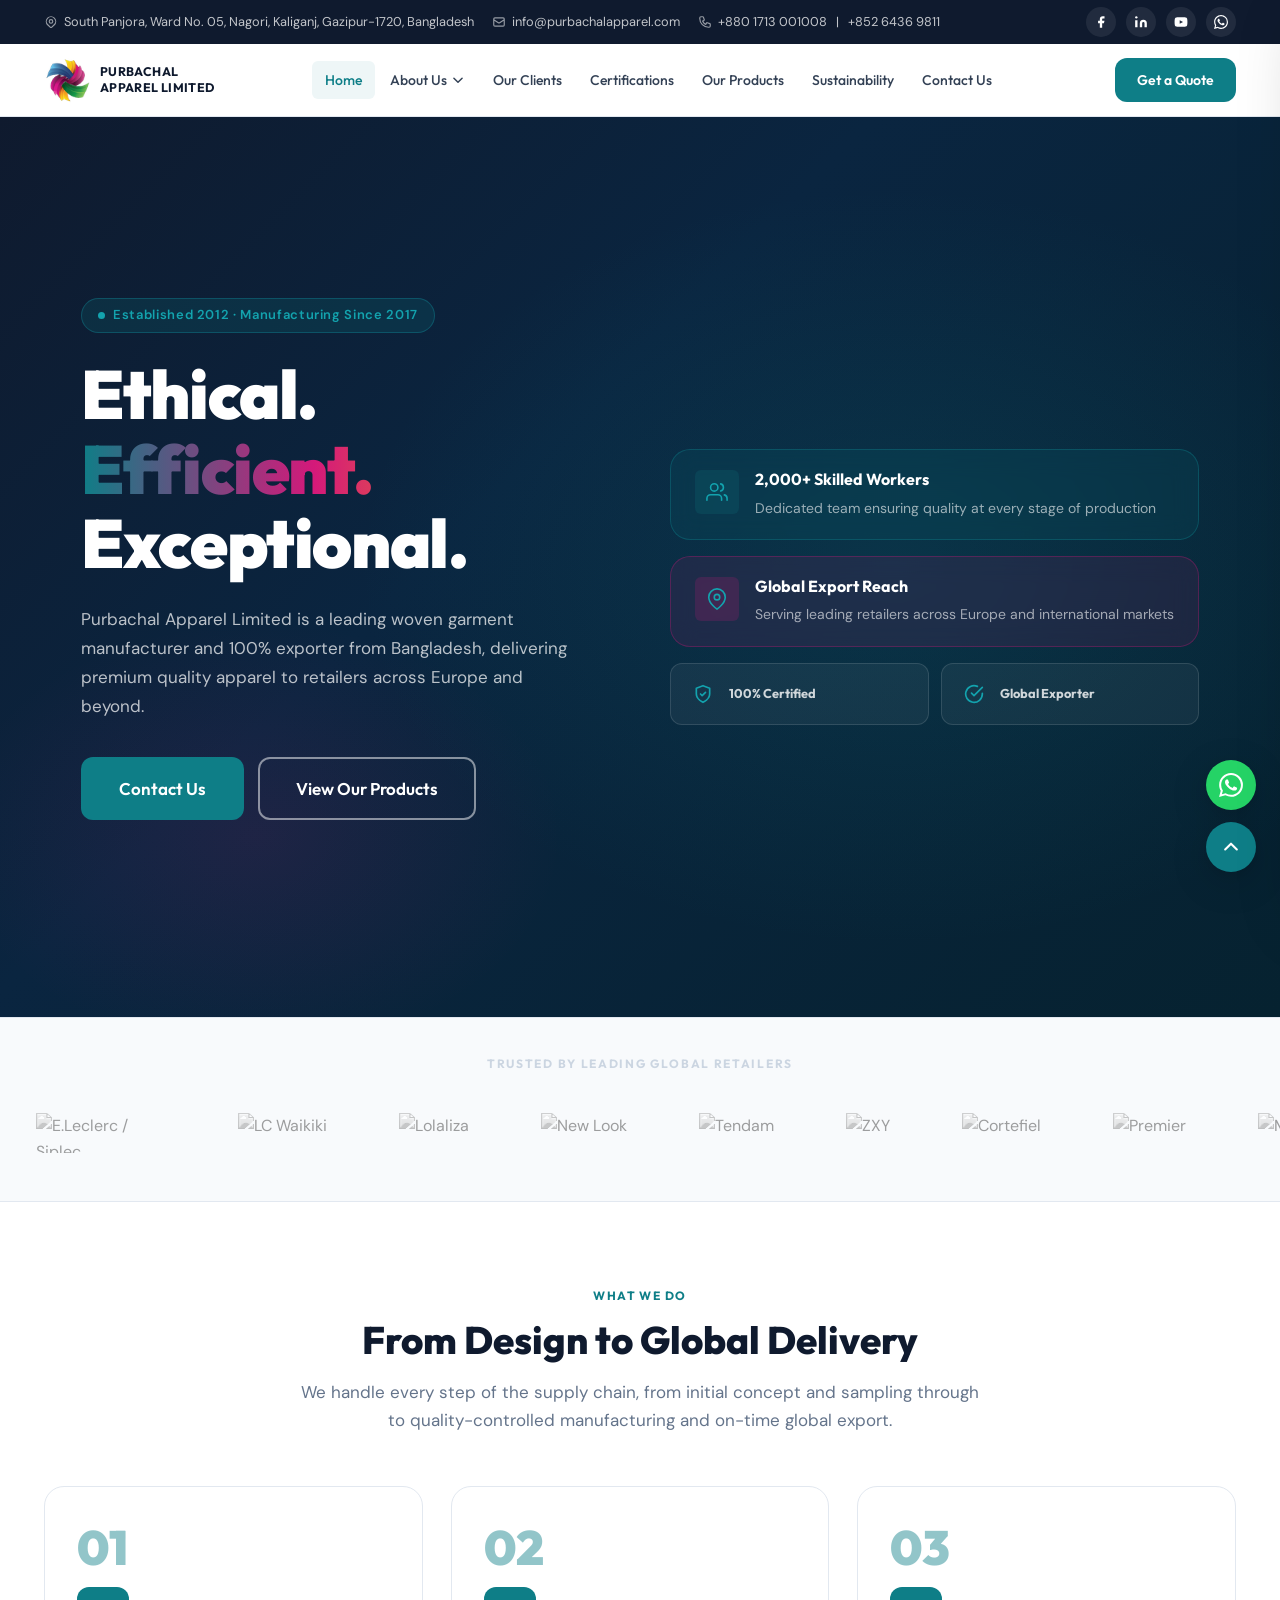
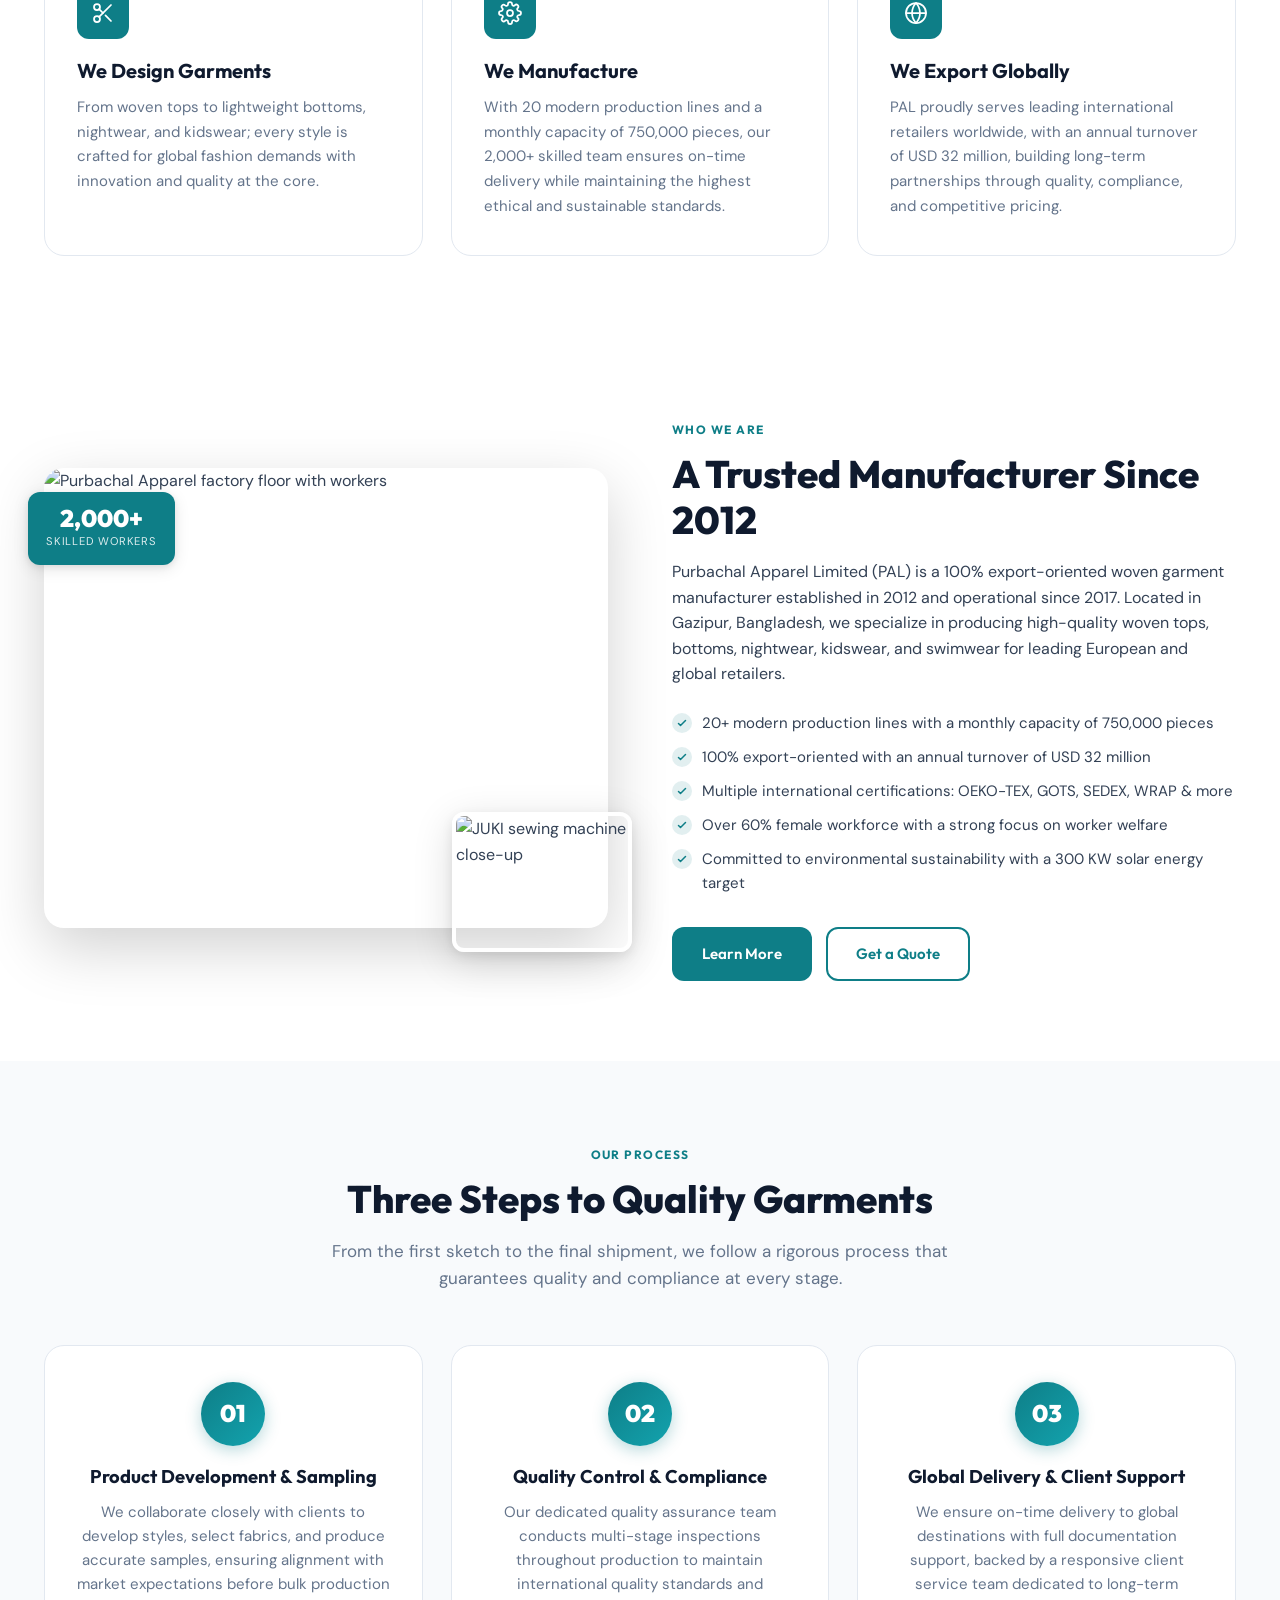
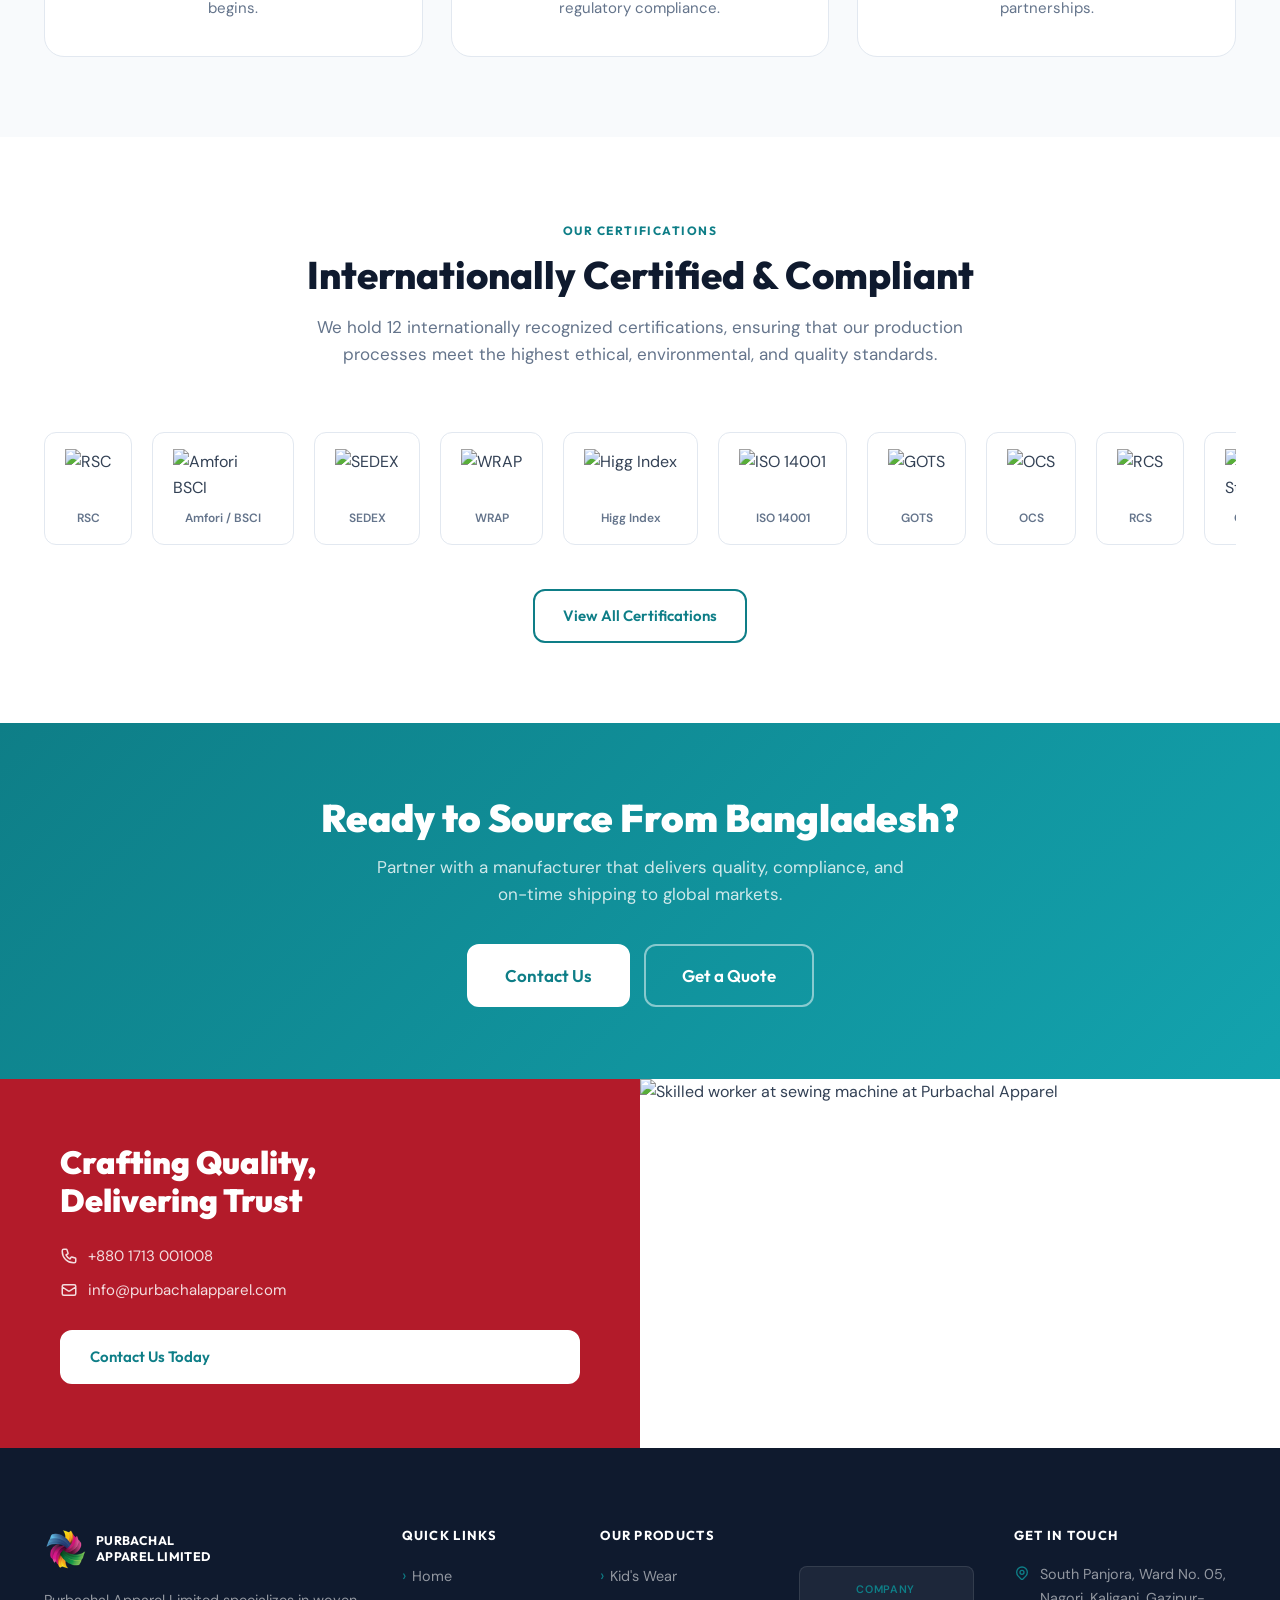
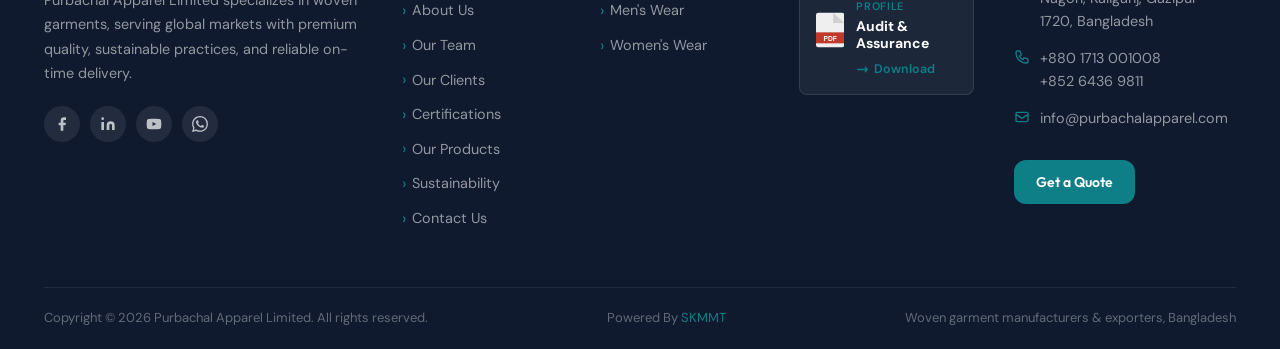
==== commit aacbb6cb: "Add files via upload" ====
--- a/index.html
+++ b/index.html
@@ -1,307 +1,427 @@
-<!DOCTYPE html>
+﻿<!DOCTYPE html>
 <html lang="en">
 <head>
-  <meta charset="UTF-8">
-  <link rel="icon" type="image/x-icon" href="favicon.ico">
-  <meta name="viewport" content="width=device-width, initial-scale=1.0">
-  <title>Maestro Solutions Ltd. — IP Log Server &amp; ISP Billing, Bangladesh</title>
-  <meta name="description" content="Bangladesh's leading provider of IP Log Servers, ISP Billing (MaXim), and SMS Gateway solutions. BTRC-approved. Serving ISPs since 2000.">
-  <link rel="stylesheet" href="style.css">
+<meta charset="UTF-8">
+<meta name="viewport" content="width=device-width, initial-scale=1.0">
+<title>Home | Purbachal Apparel Limited</title>
+<meta name="description" content="Purbachal Apparel Limited: Leading woven garment manufacturers and 100% exporters from Bangladesh. OEKO-TEX, SEDEX, GOTS, WRAP certified.">
+<link rel="icon" type="image/png" sizes="64x64" href="favicon.png">
+<link rel="icon" type="image/png" sizes="32x32" href="favicon-32.png">
+<link href="https://fonts.googleapis.com/css2?family=Outfit:wght@300;400;500;600;700;800;900&family=DM+Sans:ital,wght@0,300;0,400;0,500;1,300&display=swap" rel="stylesheet">
+<link rel="stylesheet" href="styles.css">
 </head>
-<body>
-
-<!-- ══ HERO ══════════════════════════════════════════════════ -->
-<section class="hero" id="home">
-  <div class="hero-slides" id="heroSlides">
-    <div class="hero-slide active" style="background-image:url('https://maestro.com.bd/images/Banner6s.jpg')"></div>
-    <div class="hero-slide" style="background-image:url('https://maestro.com.bd/images/Banner5s.jpg')"></div>
-    <div class="hero-slide" style="background-image:url('https://maestro.com.bd/images/Banner3s.jpg')"></div>
-  </div>
-  <div class="hero-overlay"></div>
-  <div class="bg-grid"></div>
-
-  <!-- Gold glow accent -->
-  <div class="bg-glow" style="width:600px;height:600px;background:radial-gradient(circle,rgba(200,169,110,0.06) 0%,transparent 70%);top:-100px;right:-100px;"></div>
-
-  <div class="hero-content">
-    <div class="hero-badge">
-      <span class="hero-badge-dot"></span>
-      <span>BTRC Approved &bull; Trusted Since 2000</span>
-    </div>
-    <h1>Smart Solutions for<br><em>Bangladesh's ISPs</em></h1>
-    <p class="hero-sub">IP Log Servers, ISP Billing &amp; ERP, and SMS Gateway — engineered for precision, built for growth. Maestro Solutions Ltd. has been Bangladesh's most trusted ISP software partner for over two decades.</p>
-    <div class="hero-actions">
-      <a href="products.html" class="btn btn-primary">
-        <svg xmlns="http://www.w3.org/2000/svg" viewBox="0 0 24 24" fill="none" stroke="currentColor" stroke-width="2"><rect x="3" y="3" width="7" height="7"/><rect x="14" y="3" width="7" height="7"/><rect x="14" y="14" width="7" height="7"/><rect x="3" y="14" width="7" height="7"/></svg>
-        View Products
+<body><div class="topbar">
+  <div class="container">
+    <div class="topbar-inner">
+      <div class="topbar-left">
+        <div class="topbar-item">
+          <svg width="14" height="14" fill="none" viewBox="0 0 24 24" stroke="currentColor"><path stroke-linecap="round" stroke-linejoin="round" stroke-width="2" d="M17.657 16.657L13.414 20.9a1.998 1.998 0 01-2.827 0l-4.244-4.243a8 8 0 1111.314 0z"/><path stroke-linecap="round" stroke-linejoin="round" stroke-width="2" d="M15 11a3 3 0 11-6 0 3 3 0 016 0z"/></svg>
+          South Panjora, Ward No. 05, Nagori, Kaliganj, Gazipur-1720, Bangladesh
+        </div>
+        <div class="topbar-item">
+          <svg width="14" height="14" fill="none" viewBox="0 0 24 24" stroke="currentColor"><path stroke-linecap="round" stroke-linejoin="round" stroke-width="2" d="M3 8l7.89 5.26a2 2 0 002.22 0L21 8M5 19h14a2 2 0 002-2V7a2 2 0 00-2-2H5a2 2 0 00-2 2v10a2 2 0 002 2z"/></svg>
+          <a href="mailto:info@purbachalapparel.com">info@purbachalapparel.com</a>
+        </div>
+        <div class="topbar-item">
+          <svg width="14" height="14" fill="none" viewBox="0 0 24 24" stroke="currentColor"><path stroke-linecap="round" stroke-linejoin="round" stroke-width="2" d="M3 5a2 2 0 012-2h3.28a1 1 0 01.948.684l1.498 4.493a1 1 0 01-.502 1.21l-2.257 1.13a11.042 11.042 0 005.516 5.516l1.13-2.257a1 1 0 011.21-.502l4.493 1.498a1 1 0 01.684.949V19a2 2 0 01-2 2h-1C9.716 21 3 14.284 3 6V5z"/></svg>
+          <a href="tel:+8801713001008">+880 1713 001008</a> &nbsp;|&nbsp; <a href="tel:+85264369811">+852 6436 9811</a>
+        </div>
+      </div>
+      <div class="topbar-right">
+        <a href="https://www.facebook.com/share/1CqNTHAErC/" class="topbar-social" aria-label="Facebook" target="_blank" rel="noopener"><svg width="14" height="14" fill="currentColor" viewBox="0 0 24 24"><path d="M18 2h-3a5 5 0 00-5 5v3H7v4h3v8h4v-8h3l1-4h-4V7a1 1 0 011-1h3z"/></svg></a>
+        <a href="https://www.linkedin.com/in/purbachal-apparel-limited-42a279381" class="topbar-social" aria-label="LinkedIn" target="_blank" rel="noopener"><svg width="14" height="14" fill="currentColor" viewBox="0 0 24 24"><path d="M16 8a6 6 0 016 6v7h-4v-7a2 2 0 00-2-2 2 2 0 00-2 2v7h-4v-7a6 6 0 016-6zM2 9h4v12H2z"/><circle cx="4" cy="4" r="2"/></svg></a>
+        <a href="https://youtu.be/bsH9ow0jLE0" class="topbar-social" aria-label="YouTube" target="_blank" rel="noopener"><svg width="14" height="14" fill="currentColor" viewBox="0 0 24 24"><path d="M22.54 6.42a2.78 2.78 0 00-1.95-1.96C18.88 4 12 4 12 4s-6.88 0-8.59.46a2.78 2.78 0 00-1.95 1.96A29 29 0 001 12a29 29 0 00.46 5.58A2.78 2.78 0 003.41 19.54C5.12 20 12 20 12 20s6.88 0 8.59-.46a2.78 2.78 0 001.95-1.96A29 29 0 0023 12a29 29 0 00-.46-5.58zM9.75 15.02V8.98L15.5 12l-5.75 3.02z"/></svg></a>
+        <a href="https://wa.me/+8801713001008" class="topbar-social" aria-label="WhatsApp" target="_blank" rel="noopener"><svg width="14" height="14" fill="currentColor" viewBox="0 0 24 24"><path d="M17.472 14.382c-.297-.149-1.758-.867-2.03-.967-.273-.099-.471-.148-.67.15-.197.297-.767.966-.94 1.164-.173.199-.347.223-.644.075-.297-.15-1.255-.463-2.39-1.475-.883-.788-1.48-1.761-1.653-2.059-.173-.297-.018-.458.13-.606.134-.133.298-.347.446-.52.149-.174.198-.298.298-.497.099-.198.05-.371-.025-.52-.075-.149-.669-1.612-.916-2.207-.242-.579-.487-.5-.669-.51-.173-.008-.371-.01-.57-.01-.198 0-.52.074-.792.372-.272.297-1.04 1.016-1.04 2.479 0 1.462 1.065 2.875 1.213 3.074.149.198 2.096 3.2 5.077 4.487.709.306 1.262.489 1.694.625.712.227 1.36.195 1.871.118.571-.085 1.758-.719 2.006-1.413.248-.694.248-1.289.173-1.413-.074-.124-.272-.198-.57-.347m-5.421 7.403h-.004a9.87 9.87 0 01-5.031-1.378l-.361-.214-3.741.982.998-3.648-.235-.374a9.86 9.86 0 01-1.51-5.26c.001-5.45 4.436-9.884 9.888-9.884 2.64 0 5.122 1.03 6.988 2.898a9.825 9.825 0 012.893 6.994c-.003 5.45-4.437 9.884-9.885 9.884m8.413-18.297A11.815 11.815 0 0012.05 0C5.495 0 .16 5.335.157 11.892c0 2.096.547 4.142 1.588 5.945L.057 24l6.305-1.654a11.882 11.882 0 005.683 1.448h.005c6.554 0 11.89-5.335 11.893-11.893a11.821 11.821 0 00-3.48-8.413z"/></svg></a>
+      </div>
+    </div>
+  </div>
+</div>
+<nav class="site-nav" id="site-nav">
+  <div class="container">
+    <div class="nav-inner">
+      <a href="index.html" class="nav-logo">
+        <div class="nav-logo-icon"><img src="[data-uri]" alt="Purbachal Apparel Limited" loading="lazy"></div>
+        <span class="nav-logo-name">Purbachal<br>Apparel Limited</span>
       </a>
-      <a href="contact.html" class="btn btn-outline">Get in Touch</a>
-    </div>
-    <div class="hero-stats">
-      <div>
-        <span class="hero-stat-num">25+</span>
-        <span class="hero-stat-label">Years Active</span>
-      </div>
-      <div>
-        <span class="hero-stat-num">30+</span>
-        <span class="hero-stat-label">ISP Clients</span>
-      </div>
-      <div>
-        <span class="hero-stat-num">10K+</span>
-        <span class="hero-stat-label">Users Supported</span>
-      </div>
-    </div>
-  </div>
-
-  <div class="hero-slide-dots" id="slideDots">
-    <div class="slide-dot active" data-slide="0"></div>
-    <div class="slide-dot" data-slide="1"></div>
-    <div class="slide-dot" data-slide="2"></div>
-  </div>
-</section>
-
-<!-- ══ PRODUCTS OVERVIEW ════════════════════════════════════ -->
-<section class="section bg-pattern" id="services" style="position:relative;overflow:hidden;">
-  <div class="bg-grid"></div>
-  <div class="bg-glow" style="width:500px;height:500px;background:radial-gradient(circle,rgba(200,169,110,0.05) 0%,transparent 70%);top:50%;left:60%;transform:translate(-50%,-50%);"></div>
-  <div class="container" style="position:relative;z-index:1;">
-    <div class="section-heading animate-up">
-      <div class="label-tag">Products &amp; Services</div>
-      <h2>Built for <em style="font-style:italic;color:var(--gold);">Bangladesh's</em> Internet Industry</h2>
-      <div class="divider-gold"></div>
-      <p>Our suite of software products covers every operational need of an ISP — from BTRC-compliant logging to billing, CRM, and customer communications.</p>
-    </div>
-    <div class="products-grid">
-
-      <!-- IP Log Server -->
-      <article class="product-card animate-up animate-delay-1" onclick="window.location='products.html#ip-log'">
-        <div class="product-card-img">
-          <img src="https://maestro.com.bd/images/logbg2.jpg" alt="Maestro IP Log Server" loading="lazy">
-          <div class="product-card-img-overlay"></div>
-        </div>
-        <div class="product-card-body">
-          <div class="label-tag">BTRC Compliant</div>
-          <h3>IP Log Server</h3>
-          <p>Collect, store, and search user logs directly from MikroTik and remote routers. BTRC-approved and Cyber Police Bureau certified, with automatic backup and a powerful search dashboard.</p>
-          <span class="product-card-link">
-            View Pricing &amp; Plans
-            <svg xmlns="http://www.w3.org/2000/svg" viewBox="0 0 24 24" fill="none" stroke="currentColor" stroke-width="2"><line x1="5" y1="12" x2="19" y2="12"/><polyline points="12 5 19 12 12 19"/></svg>
-          </span>
-        </div>
-      </article>
-
-      <!-- ISP Billing -->
-      <article class="product-card animate-up animate-delay-2" onclick="window.location='products.html#isp-billing'">
-        <div class="product-card-img">
-          <img src="https://maestro.com.bd/images/billing5.jpg" alt="MaXim ISP Billing &amp; ERP" loading="lazy">
-          <div class="product-card-img-overlay"></div>
-        </div>
-        <div class="product-card-body">
-          <div class="label-tag">Full ERP Suite</div>
-          <h3>MaXim ISP Billing</h3>
-          <p>A complete ISP management platform — Radius/API billing, reseller management, CRM, payment gateway integration, accounting, and a customer self-service portal.</p>
-          <span class="product-card-link">
-            Explore MaXim
-            <svg xmlns="http://www.w3.org/2000/svg" viewBox="0 0 24 24" fill="none" stroke="currentColor" stroke-width="2"><line x1="5" y1="12" x2="19" y2="12"/><polyline points="12 5 19 12 12 19"/></svg>
-          </span>
-        </div>
-      </article>
-
-      <!-- SMS Gateway -->
-      <article class="product-card animate-up animate-delay-3" onclick="window.location='products.html#sms-gateway'">
-        <div class="product-card-img">
-          <img src="https://maestro.com.bd/images/smsgateway3.jpg" alt="SMS Gateway &amp; Bulk SMS" loading="lazy">
-          <div class="product-card-img-overlay"></div>
-        </div>
-        <div class="product-card-body">
-          <div class="label-tag">Bulk &amp; Transactional</div>
-          <h3>SMS Gateway</h3>
-          <p>Reach thousands of customers within seconds. Promotional and transactional SMS for ISPs, businesses, and enterprises. Seamlessly integrate with your existing workflow.</p>
-          <span class="product-card-link">
-            Learn More
-            <svg xmlns="http://www.w3.org/2000/svg" viewBox="0 0 24 24" fill="none" stroke="currentColor" stroke-width="2"><line x1="5" y1="12" x2="19" y2="12"/><polyline points="12 5 19 12 12 19"/></svg>
-          </span>
-        </div>
-      </article>
-
-      <!-- SafeNetFilter -->
-      <article class="product-card animate-up animate-delay-4" onclick="window.location='products.html#safenet'">
-        <div class="product-card-img">
-          <img src="https://maestro.com.bd/images/safenet.png" alt="SafeNetFilter" loading="lazy" style="object-fit:contain;background:var(--navy-mid);padding:2rem;">
-          <div class="product-card-img-overlay"></div>
-        </div>
-        <div class="product-card-body">
-          <div class="label-tag">Network Security</div>
-          <h3>SafeNetFilter</h3>
-          <p>Content filtering and network protection for ISPs. Enforce compliance, block harmful content, and ensure a safer internet experience for your subscribers.</p>
-          <span class="product-card-link">
-            Discover SafeNet
-            <svg xmlns="http://www.w3.org/2000/svg" viewBox="0 0 24 24" fill="none" stroke="currentColor" stroke-width="2"><line x1="5" y1="12" x2="19" y2="12"/><polyline points="12 5 19 12 12 19"/></svg>
-          </span>
-        </div>
-      </article>
-    </div>
-  </div>
-</section>
-
-<!-- ══ CLIENTS TICKER ════════════════════════════════════════ -->
-<section class="section-sm bg-navy-mid" id="client">
-  <div class="container">
-    <div class="section-heading animate-up" style="text-align:center;">
-      <div class="label-tag">Trusted By</div>
-      <h2>Our Clients</h2>
-      <p style="margin:0 auto;">ISPs and enterprises across Bangladesh and beyond rely on Maestro every day.</p>
-    </div>
-  </div>
-  <div class="clients-ticker animate-up">
-    <div class="clients-track" id="clientsTrack">
-      <!-- Set 1 -->
-      <div class="client-logo-item"><div class="client-logo-wrap"><img src="https://maestro.com.bd/images/logo/bdcom2.png" alt="BDCOM Online"></div><span>BDCOM Online</span></div>
-      <div class="client-logo-item"><div class="client-logo-wrap"><img src="https://maestro.com.bd/images/logo/colbd2.png" alt="Chittagong Online"></div><span>Chittagong Online</span></div>
-      <div class="client-logo-item"><div class="client-logo-wrap"><img src="https://maestro.com.bd/images/logo/samonline2.jpg" alt="SAM Online"></div><span>SAM Online</span></div>
-      <div class="client-logo-item"><div class="client-logo-wrap"><img src="https://maestro.com.bd/images/logo/circle2.png" alt="Circle Network"></div><span>Circle Network</span></div>
-      <div class="client-logo-item"><div class="client-logo-wrap"><img src="https://maestro.com.bd/images/logo/icc2.png" alt="ICC Communication"></div><span>ICC Communication</span></div>
-      <div class="client-logo-item"><div class="client-logo-wrap"><img src="https://maestro.com.bd/images/logo/orange.jpg" alt="Orange Communications"></div><span>Orange Comms</span></div>
-      <div class="client-logo-item"><div class="client-logo-wrap"><img src="https://maestro.com.bd/images/logo/Stargate-line.png" alt="Stargate"></div><span>Stargate Line</span></div>
-      <div class="client-logo-item"><div class="client-logo-wrap"><img src="https://maestro.com.bd/images/logo/ANT-BD.png" alt="Antaranga"></div><span>Antaranga</span></div>
-      <div class="client-logo-item"><div class="client-logo-wrap"><img src="https://maestro.com.bd/images/logo/smile.png" alt="Smile"></div><span>Smile</span></div>
-      <div class="client-logo-item"><div class="client-logo-wrap"><img src="https://maestro.com.bd/images/logo/cyberWay.png" alt="CyberWay"></div><span>CyberWay</span></div>
-      <div class="client-logo-item"><div class="client-logo-wrap"><img src="https://maestro.com.bd/images/logo/media-online.png" alt="Media Online"></div><span>Media Online</span></div>
-      <div class="client-logo-item"><div class="client-logo-wrap"><img src="https://maestro.com.bd/images/logo/Globetek-(India).png" alt="Globetek India"></div><span>Globetek India</span></div>
-      <!-- Set 2 (duplicate for seamless loop) -->
-      <div class="client-logo-item"><div class="client-logo-wrap"><img src="https://maestro.com.bd/images/logo/bdcom2.png" alt="BDCOM Online"></div><span>BDCOM Online</span></div>
-      <div class="client-logo-item"><div class="client-logo-wrap"><img src="https://maestro.com.bd/images/logo/colbd2.png" alt="Chittagong Online"></div><span>Chittagong Online</span></div>
-      <div class="client-logo-item"><div class="client-logo-wrap"><img src="https://maestro.com.bd/images/logo/samonline2.jpg" alt="SAM Online"></div><span>SAM Online</span></div>
-      <div class="client-logo-item"><div class="client-logo-wrap"><img src="https://maestro.com.bd/images/logo/circle2.png" alt="Circle Network"></div><span>Circle Network</span></div>
-      <div class="client-logo-item"><div class="client-logo-wrap"><img src="https://maestro.com.bd/images/logo/icc2.png" alt="ICC Communication"></div><span>ICC Communication</span></div>
-      <div class="client-logo-item"><div class="client-logo-wrap"><img src="https://maestro.com.bd/images/logo/orange.jpg" alt="Orange Communications"></div><span>Orange Comms</span></div>
-      <div class="client-logo-item"><div class="client-logo-wrap"><img src="https://maestro.com.bd/images/logo/Stargate-line.png" alt="Stargate"></div><span>Stargate Line</span></div>
-      <div class="client-logo-item"><div class="client-logo-wrap"><img src="https://maestro.com.bd/images/logo/ANT-BD.png" alt="Antaranga"></div><span>Antaranga</span></div>
-      <div class="client-logo-item"><div class="client-logo-wrap"><img src="https://maestro.com.bd/images/logo/smile.png" alt="Smile"></div><span>Smile</span></div>
-      <div class="client-logo-item"><div class="client-logo-wrap"><img src="https://maestro.com.bd/images/logo/cyberWay.png" alt="CyberWay"></div><span>CyberWay</span></div>
-      <div class="client-logo-item"><div class="client-logo-wrap"><img src="https://maestro.com.bd/images/logo/media-online.png" alt="Media Online"></div><span>Media Online</span></div>
-      <div class="client-logo-item"><div class="client-logo-wrap"><img src="https://maestro.com.bd/images/logo/Globetek-(India).png" alt="Globetek India"></div><span>Globetek India</span></div>
-    </div>
-  </div>
-  <div class="container" style="margin-top:2.5rem;text-align:center;">
-    <a href="clients.html" class="btn btn-outline">View All Clients</a>
-  </div>
-</section>
-
-<!-- ══ ABOUT TEASER ══════════════════════════════════════════ -->
-<section class="section" id="about" style="position:relative;overflow:hidden;">
-  <div class="bg-grid"></div>
-  <div class="bg-glow" style="width:600px;height:600px;background:radial-gradient(circle,rgba(200,169,110,0.04) 0%,transparent 70%);bottom:-100px;left:-100px;"></div>
-  <div class="container" style="position:relative;z-index:1;">
+      <ul class="nav-links">
+        <li class="nav-item"><a href="index.html" class="nav-link">Home</a></li>
+        <li class="nav-item">
+          <a href="about.html" class="nav-link">About Us <svg width="14" height="14" fill="none" viewBox="0 0 24 24" stroke="currentColor"><path stroke-linecap="round" stroke-linejoin="round" stroke-width="2.5" d="M19 9l-7 7-7-7"/></svg></a>
+          <div class="dropdown">
+            <a href="about.html" class="dropdown-link">About Purbachal</a>
+            <a href="team.html" class="dropdown-link">Our Team</a>
+          </div>
+        </li>
+        <li class="nav-item"><a href="clients.html" class="nav-link">Our Clients</a></li>
+        <li class="nav-item"><a href="certificates.html" class="nav-link">Certifications</a></li>
+        <li class="nav-item"><a href="products.html" class="nav-link">Our Products</a></li>
+        <li class="nav-item"><a href="sustainability.html" class="nav-link">Sustainability</a></li>
+        <li class="nav-item"><a href="contact.html" class="nav-link">Contact Us</a></li>
+      </ul>
+      <a href="contact.html" class="btn btn-primary btn-sm nav-cta">Get a Quote</a>
+      <button class="hamburger" aria-label="Open menu"><span></span><span></span><span></span></button>
+    </div>
+  </div>
+</nav>
+<div class="mobile-nav">
+  <button class="mobile-nav-close" aria-label="Close menu">&times;</button>
+  <ul class="mobile-nav-links">
+    <li><a href="index.html" class="mobile-nav-link">Home</a></li>
+    <li class="mobile-has-dropdown">
+      <a href="about.html" class="mobile-nav-link">About Us</a>
+      <div class="mobile-dropdown">
+        <a href="about.html" class="mobile-dropdown-link">About Purbachal</a>
+        <a href="team.html" class="mobile-dropdown-link">Our Team</a>
+      </div>
+    </li>
+    <li><a href="clients.html" class="mobile-nav-link">Our Clients</a></li>
+    <li><a href="certificates.html" class="mobile-nav-link">Certifications</a></li>
+    <li><a href="products.html" class="mobile-nav-link">Our Products</a></li>
+    <li><a href="sustainability.html" class="mobile-nav-link">Sustainability</a></li>
+    <li><a href="contact.html" class="mobile-nav-link">Contact Us</a></li>
+    <li style="margin-top:16px"><a href="contact.html" class="btn btn-primary" style="display:block;text-align:center">Get a Quote</a></li>
+  </ul>
+</div>
+<div class="overlay"></div>
+<!-- HERO -->
+<section class="hero" id="hero">
+  <div class="container">
+    <div class="hero-grid">
+      <div class="hero-left">
+        <div class="hero-badge reveal">
+          <span class="hero-badge-dot"></span>
+          Established 2012 &middot; Manufacturing Since 2017
+        </div>
+        <h1 class="hero-title reveal delay-1">Ethical.<br><span>Efficient.</span><br>Exceptional.</h1>
+        <p class="hero-desc reveal delay-2">Purbachal Apparel Limited is a leading woven garment manufacturer and 100% exporter from Bangladesh, delivering premium quality apparel to retailers across Europe and beyond.</p>
+        <div class="hero-actions reveal delay-3">
+          <a href="contact.html" class="btn btn-primary btn-lg">Contact Us</a>
+          <a href="products.html" class="btn btn-outline-white btn-lg">View Our Products</a>
+        </div>
+      </div>
+      <div class="hero-right">
+        <div class="hero-card hero-card-teal float-anim">
+          <div class="hero-card-icon">
+            <svg width="22" height="22" viewBox="0 0 24 24" fill="none" stroke="var(--teal-light)" stroke-width="1.75" stroke-linecap="round" stroke-linejoin="round"><path d="M17 21v-2a4 4 0 00-4-4H5a4 4 0 00-4 4v2"/><circle cx="9" cy="7" r="4"/><path d="M23 21v-2a4 4 0 00-3-3.87"/><path d="M16 3.13a4 4 0 010 7.75"/></svg>
+          </div>
+          <div class="hero-card-body">
+            <h4>2,000+ Skilled Workers</h4>
+            <p>Dedicated team ensuring quality at every stage of production</p>
+          </div>
+        </div>
+        <div class="hero-card hero-card-magenta float-anim" style="animation-delay:.8s">
+          <div class="hero-card-icon hero-card-icon-magenta">
+            <svg width="22" height="22" viewBox="0 0 24 24" fill="none" stroke="var(--teal-light)" stroke-width="1.75" stroke-linecap="round" stroke-linejoin="round"><path d="M21 10c0 7-9 13-9 13s-9-6-9-13a9 9 0 0118 0z"/><circle cx="12" cy="10" r="3"/></svg>
+          </div>
+          <div class="hero-card-body">
+            <h4>Global Export Reach</h4>
+            <p>Serving leading retailers across Europe and international markets</p>
+          </div>
+        </div>
+        <div class="hero-float-badges float-anim" style="animation-delay:1.2s">
+          <div class="hero-float-badge">
+            <div class="hero-float-badge-icon"><svg width="20" height="20" viewBox="0 0 24 24" fill="none" stroke="var(--teal-light)" stroke-width="2" stroke-linecap="round" stroke-linejoin="round"><path d="M12 22s8-4 8-10V5l-8-3-8 3v7c0 6 8 10 8 10z"/><polyline points="9 12 11 14 15 10"/></svg></div>
+            <span>100% Certified</span>
+          </div>
+          <div class="hero-float-badge">
+            <div class="hero-float-badge-icon"><svg width="20" height="20" viewBox="0 0 24 24" fill="none" stroke="var(--teal-light)" stroke-width="2" stroke-linecap="round" stroke-linejoin="round"><path d="M22 11.08V12a10 10 0 11-5.93-9.14"/><polyline points="22 4 12 14.01 9 11.01"/></svg></div>
+            <span>Global Exporter</span>
+          </div>
+        </div>
+      </div>
+    </div>
+  </div>
+</section>
+
+<!-- CLIENT MARQUEE -->
+<div class="marquee-section">
+  <div class="marquee-label">Trusted by Leading Global Retailers</div>
+  <div class="marquee-track">
+    <div class="marquee-logo"><img src="client-eleclerc.png" alt="E.Leclerc / Siplec" loading="lazy"></div>
+    <div class="marquee-logo"><img src="client-lcwaikiki.png" alt="LC Waikiki" loading="lazy"></div>
+    <div class="marquee-logo"><img src="client-lolaliza.png" alt="Lolaliza" loading="lazy"></div>
+    <div class="marquee-logo"><img src="client-newlook.png" alt="New Look" loading="lazy"></div>
+    <div class="marquee-logo"><img src="client-tendam.png" alt="Tendam" loading="lazy"></div>
+    <div class="marquee-logo"><img src="client-zxy.png" alt="ZXY" loading="lazy"></div>
+    <div class="marquee-logo"><img src="client-cortefiel.png" alt="Cortefiel" loading="lazy"></div>
+    <div class="marquee-logo"><img src="client-premier.png" alt="Premier" loading="lazy"></div>
+    <div class="marquee-logo"><img src="client-mango.png" alt="Mango" loading="lazy"></div>
+    <div class="marquee-logo"><img src="client-gemo.png" alt="GEMO" loading="lazy"></div>
+    <div class="marquee-logo"><img src="client-authenticstyle.png" alt="Authentic Style" loading="lazy"></div>
+    <div class="marquee-logo"><img src="client-ragno.png" alt="Ragno" loading="lazy"></div>
+    <!-- duplicate for seamless loop -->
+    <div class="marquee-logo"><img src="client-eleclerc.png" alt="E.Leclerc / Siplec" loading="lazy"></div>
+    <div class="marquee-logo"><img src="client-lcwaikiki.png" alt="LC Waikiki" loading="lazy"></div>
+    <div class="marquee-logo"><img src="client-lolaliza.png" alt="Lolaliza" loading="lazy"></div>
+    <div class="marquee-logo"><img src="client-newlook.png" alt="New Look" loading="lazy"></div>
+    <div class="marquee-logo"><img src="client-tendam.png" alt="Tendam" loading="lazy"></div>
+    <div class="marquee-logo"><img src="client-zxy.png" alt="ZXY" loading="lazy"></div>
+    <div class="marquee-logo"><img src="client-cortefiel.png" alt="Cortefiel" loading="lazy"></div>
+    <div class="marquee-logo"><img src="client-premier.png" alt="Premier" loading="lazy"></div>
+    <div class="marquee-logo"><img src="client-mango.png" alt="Mango" loading="lazy"></div>
+    <div class="marquee-logo"><img src="client-gemo.png" alt="GEMO" loading="lazy"></div>
+    <div class="marquee-logo"><img src="client-authenticstyle.png" alt="Authentic Style" loading="lazy"></div>
+    <div class="marquee-logo"><img src="client-ragno.png" alt="Ragno" loading="lazy"></div>
+  </div>
+</div>
+
+<!-- SERVICES -->
+<section class="section">
+  <div class="container">
+    <div class="section-header center">
+      <span class="eyebrow reveal">What We Do</span>
+      <h2 class="section-title reveal delay-1">From Design to Global Delivery</h2>
+      <p class="section-desc reveal delay-2">We handle every step of the supply chain, from initial concept and sampling through to quality-controlled manufacturing and on-time global export.</p>
+    </div>
+    <div class="services-grid">
+      <div class="service-card reveal">
+        <div class="service-number">01</div>
+        <div class="service-icon"><svg width="24" height="24" viewBox="0 0 24 24" fill="none" stroke="white" stroke-width="1.75" stroke-linecap="round" stroke-linejoin="round"><circle cx="6" cy="6" r="3"/><circle cx="6" cy="18" r="3"/><line x1="20" y1="4" x2="8.12" y2="15.88"/><line x1="14.47" y1="14.48" x2="20" y2="20"/><line x1="8.12" y1="8.12" x2="12" y2="12"/></svg></div>
+        <h3>We Design Garments</h3>
+        <p>From woven tops to lightweight bottoms, nightwear, and kidswear; every style is crafted for global fashion demands with innovation and quality at the core.</p>
+      </div>
+      <div class="service-card reveal delay-1">
+        <div class="service-number">02</div>
+        <div class="service-icon"><svg width="24" height="24" viewBox="0 0 24 24" fill="none" stroke="white" stroke-width="1.75" stroke-linecap="round" stroke-linejoin="round"><circle cx="12" cy="12" r="3"/><path d="M19.4 15a1.65 1.65 0 0 0 .33 1.82l.06.06a2 2 0 0 1-2.83 2.83l-.06-.06a1.65 1.65 0 0 0-1.82-.33 1.65 1.65 0 0 0-1 1.51V21a2 2 0 0 1-4 0v-.09A1.65 1.65 0 0 0 9 19.4a1.65 1.65 0 0 0-1.82.33l-.06.06a2 2 0 0 1-2.83-2.83l.06-.06A1.65 1.65 0 0 0 4.68 15a1.65 1.65 0 0 0-1.51-1H3a2 2 0 0 1 0-4h.09A1.65 1.65 0 0 0 4.6 9a1.65 1.65 0 0 0-.33-1.82l-.06-.06a2 2 0 0 1 2.83-2.83l.06.06A1.65 1.65 0 0 0 9 4.68a1.65 1.65 0 0 0 1-1.51V3a2 2 0 0 1 4 0v.09a1.65 1.65 0 0 0 1 1.51 1.65 1.65 0 0 0 1.82-.33l.06-.06a2 2 0 0 1 2.83 2.83l-.06.06A1.65 1.65 0 0 0 19.4 9a1.65 1.65 0 0 0 1.51 1H21a2 2 0 0 1 0 4h-.09a1.65 1.65 0 0 0-1.51 1z"/></svg></div>
+        <h3>We Manufacture</h3>
+        <p>With 20 modern production lines and a monthly capacity of 750,000 pieces, our 2,000+ skilled team ensures on-time delivery while maintaining the highest ethical and sustainable standards.</p>
+      </div>
+      <div class="service-card reveal delay-2">
+        <div class="service-number">03</div>
+        <div class="service-icon"><svg width="24" height="24" viewBox="0 0 24 24" fill="none" stroke="white" stroke-width="1.75" stroke-linecap="round" stroke-linejoin="round"><circle cx="12" cy="12" r="10"/><line x1="2" y1="12" x2="22" y2="12"/><path d="M12 2a15.3 15.3 0 014 10 15.3 15.3 0 01-4 10 15.3 15.3 0 01-4-10 15.3 15.3 0 014-10z"/></svg></div>
+        <h3>We Export Globally</h3>
+        <p>PAL proudly serves leading international retailers worldwide, with an annual turnover of USD 32 million, building long-term partnerships through quality, compliance, and competitive pricing.</p>
+      </div>
+    </div>
+  </div>
+</section>
+
+<!-- WHO WE ARE -->
+<section class="section">
+  <div class="container">
     <div class="about-grid">
-      <div class="animate-up">
-        <div class="label-tag">About Maestro</div>
-        <h2>Pioneering ISP Software in Bangladesh</h2>
-        <div class="divider-gold"></div>
-        <p style="margin-bottom:1.2rem;">Maestro Solutions Ltd. was founded in 2000 by a group of passionate engineers with a vision to bring world-class software solutions to Bangladesh's emerging internet industry.</p>
-        <p style="margin-bottom:1.5rem;">We were the number-one provider of IP Log Server and ISP Billing solutions in Bangladesh, serving major telcos including Teletalk and BTCL, manufacturers, group companies, and international clients.</p>
-        <ul class="about-feature-list">
-          <li>
-            <svg xmlns="http://www.w3.org/2000/svg" viewBox="0 0 24 24" fill="none" stroke="currentColor" stroke-width="2"><polyline points="20 6 9 17 4 12"/></svg>
-            Cyber Police Bureau approved — fully BTRC compliant
+      <div class="about-img-wrap reveal-left">
+        <div class="about-img-main">
+          <img src="about-factory.png" alt="Purbachal Apparel factory floor with workers" loading="lazy">
+        </div>
+        <div class="about-img-inset">
+          <img src="about-sewing.jpg" alt="JUKI sewing machine close-up" loading="lazy">
+        </div>
+        <div class="about-badge">
+          <span class="about-badge-value">2,000+</span>
+          <span class="about-badge-label">Skilled Workers</span>
+        </div>
+      </div>
+      <div class="reveal-right">
+        <span class="eyebrow">Who We Are</span>
+        <h2 class="section-title">A Trusted Manufacturer Since 2012</h2>
+        <p>Purbachal Apparel Limited (PAL) is a 100% export-oriented woven garment manufacturer established in 2012 and operational since 2017. Located in Gazipur, Bangladesh, we specialize in producing high-quality woven tops, bottoms, nightwear, kidswear, and swimwear for leading European and global retailers.</p>
+        <ul class="about-list">
+          <li class="about-list-item">
+            <div class="about-list-icon"><svg width="12" height="12" fill="none" viewBox="0 0 24 24" stroke="currentColor"><path stroke-linecap="round" stroke-linejoin="round" stroke-width="3" d="M5 13l4 4L19 7"/></svg></div>
+            20+ modern production lines with a monthly capacity of 750,000 pieces
           </li>
-          <li>
-            <svg xmlns="http://www.w3.org/2000/svg" viewBox="0 0 24 24" fill="none" stroke="currentColor" stroke-width="2"><polyline points="20 6 9 17 4 12"/></svg>
-            25+ years of engineering excellence in Bangladesh
+          <li class="about-list-item">
+            <div class="about-list-icon"><svg width="12" height="12" fill="none" viewBox="0 0 24 24" stroke="currentColor"><path stroke-linecap="round" stroke-linejoin="round" stroke-width="3" d="M5 13l4 4L19 7"/></svg></div>
+            100% export-oriented with an annual turnover of USD 32 million
           </li>
-          <li>
-            <svg xmlns="http://www.w3.org/2000/svg" viewBox="0 0 24 24" fill="none" stroke="currentColor" stroke-width="2"><polyline points="20 6 9 17 4 12"/></svg>
-            Serving telcos, ISPs, and international clients
+          <li class="about-list-item">
+            <div class="about-list-icon"><svg width="12" height="12" fill="none" viewBox="0 0 24 24" stroke="currentColor"><path stroke-linecap="round" stroke-linejoin="round" stroke-width="3" d="M5 13l4 4L19 7"/></svg></div>
+            Multiple international certifications: OEKO-TEX, GOTS, SEDEX, WRAP &amp; more
           </li>
-          <li>
-            <svg xmlns="http://www.w3.org/2000/svg" viewBox="0 0 24 24" fill="none" stroke="currentColor" stroke-width="2"><polyline points="20 6 9 17 4 12"/></svg>
-            Full-spectrum: from log compliance to billing ERP
+          <li class="about-list-item">
+            <div class="about-list-icon"><svg width="12" height="12" fill="none" viewBox="0 0 24 24" stroke="currentColor"><path stroke-linecap="round" stroke-linejoin="round" stroke-width="3" d="M5 13l4 4L19 7"/></svg></div>
+            Over 60% female workforce with a strong focus on worker welfare
+          </li>
+          <li class="about-list-item">
+            <div class="about-list-icon"><svg width="12" height="12" fill="none" viewBox="0 0 24 24" stroke="currentColor"><path stroke-linecap="round" stroke-linejoin="round" stroke-width="3" d="M5 13l4 4L19 7"/></svg></div>
+            Committed to environmental sustainability with a 300 KW solar energy target
           </li>
         </ul>
-        <div class="about-license">
-          <svg xmlns="http://www.w3.org/2000/svg" viewBox="0 0 24 24" fill="none" stroke="currentColor" stroke-width="2"><rect x="3" y="11" width="18" height="11" rx="2" ry="2"/><path d="M7 11V7a5 5 0 0110 0v4"/></svg>
-          <div class="about-license-text">
-            <p>Trade License</p>
-            <strong>TRAD/DNCC/138637/2022</strong>
-          </div>
-        </div>
-        <div style="margin-top:2rem;">
-          <a href="about.html" class="btn btn-outline">Full Story</a>
-        </div>
-      </div>
-      <div class="animate-up animate-delay-2">
-        <!-- Tech circuit decorative card -->
-        <div style="background:var(--navy-card);border:1px solid var(--border-dim);border-radius:var(--radius-lg);padding:2.5rem;position:relative;overflow:hidden;">
-          <div style="position:absolute;inset:0;opacity:0.04;background-image:radial-gradient(circle, var(--gold) 1px, transparent 1px);background-size:24px 24px;"></div>
-          <div style="position:relative;z-index:1;">
-            <div style="display:grid;grid-template-columns:1fr 1fr;gap:1.5rem;margin-bottom:2rem;">
-              <div style="padding:1.5rem;background:rgba(200,169,110,0.06);border:1px solid var(--border-dim);border-radius:var(--radius);text-align:center;">
-                <div style="font-family:var(--font-display);font-size:2.5rem;font-weight:500;color:var(--gold);line-height:1;">2000</div>
-                <div style="font-size:0.75rem;color:var(--text-dim);text-transform:uppercase;letter-spacing:0.1em;margin-top:0.4rem;">Founded</div>
-              </div>
-              <div style="padding:1.5rem;background:rgba(200,169,110,0.06);border:1px solid var(--border-dim);border-radius:var(--radius);text-align:center;">
-                <div style="font-family:var(--font-display);font-size:2.5rem;font-weight:500;color:var(--gold);line-height:1;">30+</div>
-                <div style="font-size:0.75rem;color:var(--text-dim);text-transform:uppercase;letter-spacing:0.1em;margin-top:0.4rem;">Clients</div>
-              </div>
-              <div style="padding:1.5rem;background:rgba(200,169,110,0.06);border:1px solid var(--border-dim);border-radius:var(--radius);text-align:center;">
-                <div style="font-family:var(--font-display);font-size:2.5rem;font-weight:500;color:var(--gold);line-height:1;">#1</div>
-                <div style="font-size:0.75rem;color:var(--text-dim);text-transform:uppercase;letter-spacing:0.1em;margin-top:0.4rem;">In Bangladesh</div>
-              </div>
-              <div style="padding:1.5rem;background:rgba(200,169,110,0.06);border:1px solid var(--border-dim);border-radius:var(--radius);text-align:center;">
-                <div style="font-family:var(--font-display);font-size:2.5rem;font-weight:500;color:var(--gold);line-height:1;">4</div>
-                <div style="font-size:0.75rem;color:var(--text-dim);text-transform:uppercase;letter-spacing:0.1em;margin-top:0.4rem;">Core Products</div>
-              </div>
-            </div>
-            <div style="border-top:1px solid var(--border-dim);padding-top:1.5rem;">
-              <p style="font-size:0.85rem;color:var(--text-dim);font-style:italic;text-align:center;line-height:1.7;">"Delivering precision engineering and reliable software for Bangladesh's internet infrastructure, one ISP at a time."</p>
-            </div>
-          </div>
-        </div>
-      </div>
-    </div>
-  </div>
-</section>
-
-<!-- ══ CTA STRIP ═════════════════════════════════════════════ -->
-<section class="section-sm bg-navy-mid" id="contact" style="position:relative;overflow:hidden;">
-  <div style="position:absolute;inset:0;background:linear-gradient(90deg,rgba(200,169,110,0.05) 0%,transparent 60%);"></div>
-  <div class="container" style="position:relative;z-index:1;">
-    <div style="display:flex;align-items:center;justify-content:space-between;flex-wrap:wrap;gap:2rem;">
-      <div>
-        <h2 style="font-size:clamp(1.6rem,3vw,2.4rem);margin-bottom:0.5rem;">Ready to power your ISP?</h2>
-        <p>Get in touch with our team and find the right solution for your network.</p>
-      </div>
-      <div style="display:flex;gap:1rem;flex-wrap:wrap;">
-        <a href="contact.html" class="btn btn-primary">Contact Us</a>
-        <a href="mailto:info@maestro.com.bd" class="btn btn-outline">
-          <svg xmlns="http://www.w3.org/2000/svg" viewBox="0 0 24 24" fill="none" stroke="currentColor" stroke-width="2"><rect x="2" y="4" width="20" height="16" rx="2"/><polyline points="2,4 12,13 22,4"/></svg>
-          info@maestro.com.bd
-        </a>
-      </div>
-    </div>
-  </div>
-</section>
-
-<script src="shared.js"></script>
-<script>
-  // Hero slideshow
-  const slides = document.querySelectorAll('.hero-slide');
-  const dots = document.querySelectorAll('.slide-dot');
-  let current = 0;
-
-  function goTo(n) {
-    slides[current].classList.remove('active');
-    dots[current].classList.remove('active');
-    current = n;
-    slides[current].classList.add('active');
-    dots[current].classList.add('active');
-  }
-
-  dots.forEach(dot => {
-    dot.addEventListener('click', () => goTo(parseInt(dot.dataset.slide)));
-  });
-
-  setInterval(() => goTo((current + 1) % slides.length), 6000);
-</script>
+        <div class="about-actions">
+          <a href="about.html" class="btn btn-primary">Learn More</a>
+          <a href="contact.html" class="btn btn-outline">Get a Quote</a>
+        </div>
+      </div>
+    </div>
+  </div>
+</section>
+
+<!-- WORKING PROCESS -->
+<section class="section section-alt">
+  <div class="container">
+    <div class="section-header center">
+      <span class="eyebrow reveal">Our Process</span>
+      <h2 class="section-title reveal delay-1">Three Steps to Quality Garments</h2>
+      <p class="section-desc reveal delay-2">From the first sketch to the final shipment, we follow a rigorous process that guarantees quality and compliance at every stage.</p>
+    </div>
+    <div class="process-grid">
+      <div class="process-card reveal">
+        <div class="process-step-num">01</div>
+        <h3>Product Development &amp; Sampling</h3>
+        <p>We collaborate closely with clients to develop styles, select fabrics, and produce accurate samples, ensuring alignment with market expectations before bulk production begins.</p>
+      </div>
+      <div class="process-card reveal delay-1">
+        <div class="process-step-num">02</div>
+        <h3>Quality Control &amp; Compliance</h3>
+        <p>Our dedicated quality assurance team conducts multi-stage inspections throughout production to maintain international quality standards and regulatory compliance.</p>
+      </div>
+      <div class="process-card reveal delay-2">
+        <div class="process-step-num">03</div>
+        <h3>Global Delivery &amp; Client Support</h3>
+        <p>We ensure on-time delivery to global destinations with full documentation support, backed by a responsive client service team dedicated to long-term partnerships.</p>
+      </div>
+    </div>
+  </div>
+</section>
+
+<!-- CERTIFICATIONS PREVIEW -->
+<section class="section">
+  <div class="container">
+    <div class="section-header center">
+      <span class="eyebrow reveal">Our Certifications</span>
+      <h2 class="section-title reveal delay-1">Internationally Certified &amp; Compliant</h2>
+      <p class="section-desc reveal delay-2">We hold 12 internationally recognized certifications, ensuring that our production processes meet the highest ethical, environmental, and quality standards.</p>
+    </div>
+    <div class="cert-strip-wrap reveal">
+      <div class="cert-strip">
+        <div class="cert-strip-item"><img src="cert-rsc.png" alt="RSC" loading="lazy"><span>RSC</span></div>
+        <div class="cert-strip-item"><img src="cert-bsci.png" alt="Amfori BSCI" loading="lazy"><span>Amfori / BSCI</span></div>
+        <div class="cert-strip-item"><img src="cert-sedex.png" alt="SEDEX" loading="lazy"><span>SEDEX</span></div>
+        <div class="cert-strip-item"><img src="cert-wrap.png" alt="WRAP" loading="lazy"><span>WRAP</span></div>
+        <div class="cert-strip-item"><img src="cert-higg.png" alt="Higg Index" loading="lazy"><span>Higg Index</span></div>
+        <div class="cert-strip-item"><img src="cert-iso14001.png" alt="ISO 14001" loading="lazy"><span>ISO 14001</span></div>
+        <div class="cert-strip-item"><img src="cert-gots.png" alt="GOTS" loading="lazy"><span>GOTS</span></div>
+        <div class="cert-strip-item"><img src="cert-ocs.png" alt="OCS" loading="lazy"><span>OCS</span></div>
+        <div class="cert-strip-item"><img src="cert-rcs.png" alt="RCS" loading="lazy"><span>RCS</span></div>
+        <div class="cert-strip-item"><img src="cert-oeko.png" alt="OEKO-TEX Standard 100" loading="lazy"><span>OEKO-TEX 100</span></div>
+        <div class="cert-strip-item"><img src="cert-ecovadis.png" alt="EcoVadis" loading="lazy"><span>EcoVadis</span></div>
+        <div class="cert-strip-item"><img src="cert-cotton-africa.png" alt="Cotton Made in Africa" loading="lazy"><span>Cotton Made in Africa</span></div>
+      </div>
+    </div>
+    <div class="text-center mt-4 reveal">
+      <a href="certificates.html" class="btn btn-outline">View All Certifications</a>
+    </div>
+  </div>
+</section>
+
+<!-- CTA BAND -->
+<section class="cta-band">
+  <div class="container">
+    <h2 class="reveal">Ready to Source From Bangladesh?</h2>
+    <p class="reveal delay-1">Partner with a manufacturer that delivers quality, compliance, and on-time shipping to global markets.</p>
+    <div class="cta-band-actions reveal delay-2">
+      <a href="contact.html" class="btn btn-white btn-lg">Contact Us</a>
+      <a href="contact.html" class="btn btn-outline-white btn-lg">Get a Quote</a>
+    </div>
+  </div>
+</section><section class="craft-band">
+  <div class="craft-band-left">
+    <h2>Crafting Quality,<br>Delivering Trust</h2>
+    <div class="craft-band-contact">
+      <div class="craft-band-contact-item">
+        <svg width="18" height="18" fill="none" viewBox="0 0 24 24" stroke="currentColor"><path stroke-linecap="round" stroke-linejoin="round" stroke-width="2" d="M3 5a2 2 0 012-2h3.28a1 1 0 01.948.684l1.498 4.493a1 1 0 01-.502 1.21l-2.257 1.13a11.042 11.042 0 005.516 5.516l1.13-2.257a1 1 0 011.21-.502l4.493 1.498a1 1 0 01.684.949V19a2 2 0 01-2 2h-1C9.716 21 3 14.284 3 6V5z"/></svg>
+        <a href="tel:+8801713001008">+880 1713 001008</a>
+      </div>
+      <div class="craft-band-contact-item">
+        <svg width="18" height="18" fill="none" viewBox="0 0 24 24" stroke="currentColor"><path stroke-linecap="round" stroke-linejoin="round" stroke-width="2" d="M3 8l7.89 5.26a2 2 0 002.22 0L21 8M5 19h14a2 2 0 002-2V7a2 2 0 00-2-2H5a2 2 0 00-2 2v10a2 2 0 002 2z"/></svg>
+        <a href="mailto:info@purbachalapparel.com">info@purbachalapparel.com</a>
+      </div>
+    </div>
+    <a href="contact.html" class="btn btn-white">Contact Us Today</a>
+  </div>
+  <div class="craft-band-right">
+    <img src="banner-worker.jpg" alt="Skilled worker at sewing machine at Purbachal Apparel" loading="lazy">
+  </div>
+</section>
+<footer class="site-footer">
+  <div class="container">
+    <div class="footer-grid">
+      <div class="footer-brand">
+        <div class="footer-logo">
+          <div class="footer-logo-icon"><img src="[data-uri]" alt="Purbachal Apparel Limited" loading="lazy"></div>
+          <span class="footer-logo-name">Purbachal<br>Apparel Limited</span>
+        </div>
+        <p>Purbachal Apparel Limited specializes in woven garments, serving global markets with premium quality, sustainable practices, and reliable on-time delivery.</p>
+        <div class="footer-social">
+          <a href="https://www.facebook.com/share/1CqNTHAErC/" class="footer-social-link" aria-label="Facebook" target="_blank" rel="noopener"><svg width="16" height="16" fill="currentColor" viewBox="0 0 24 24"><path d="M18 2h-3a5 5 0 00-5 5v3H7v4h3v8h4v-8h3l1-4h-4V7a1 1 0 011-1h3z"/></svg></a>
+          <a href="https://www.linkedin.com/in/purbachal-apparel-limited-42a279381" class="footer-social-link" aria-label="LinkedIn" target="_blank" rel="noopener"><svg width="16" height="16" fill="currentColor" viewBox="0 0 24 24"><path d="M16 8a6 6 0 016 6v7h-4v-7a2 2 0 00-2-2 2 2 0 00-2 2v7h-4v-7a6 6 0 016-6zM2 9h4v12H2z"/><circle cx="4" cy="4" r="2"/></svg></a>
+          <a href="https://youtu.be/bsH9ow0jLE0" class="footer-social-link" aria-label="YouTube" target="_blank" rel="noopener"><svg width="16" height="16" fill="currentColor" viewBox="0 0 24 24"><path d="M22.54 6.42a2.78 2.78 0 00-1.95-1.96C18.88 4 12 4 12 4s-6.88 0-8.59.46a2.78 2.78 0 00-1.95 1.96A29 29 0 001 12a29 29 0 00.46 5.58A2.78 2.78 0 003.41 19.54C5.12 20 12 20 12 20s6.88 0 8.59-.46a2.78 2.78 0 001.95-1.96A29 29 0 0023 12a29 29 0 00-.46-5.58zM9.75 15.02V8.98L15.5 12l-5.75 3.02z"/></svg></a>
+          <a href="https://wa.me/+8801713001008" class="footer-social-link" aria-label="WhatsApp" target="_blank" rel="noopener"><svg width="16" height="16" fill="currentColor" viewBox="0 0 24 24"><path d="M17.472 14.382c-.297-.149-1.758-.867-2.03-.967-.273-.099-.471-.148-.67.15-.197.297-.767.966-.94 1.164-.173.199-.347.223-.644.075-.297-.15-1.255-.463-2.39-1.475-.883-.788-1.48-1.761-1.653-2.059-.173-.297-.018-.458.13-.606.134-.133.298-.347.446-.52.149-.174.198-.298.298-.497.099-.198.05-.371-.025-.52-.075-.149-.669-1.612-.916-2.207-.242-.579-.487-.5-.669-.51-.173-.008-.371-.01-.57-.01-.198 0-.52.074-.792.372-.272.297-1.04 1.016-1.04 2.479 0 1.462 1.065 2.875 1.213 3.074.149.198 2.096 3.2 5.077 4.487.709.306 1.262.489 1.694.625.712.227 1.36.195 1.871.118.571-.085 1.758-.719 2.006-1.413.248-.694.248-1.289.173-1.413-.074-.124-.272-.198-.57-.347m-5.421 7.403h-.004a9.87 9.87 0 01-5.031-1.378l-.361-.214-3.741.982.998-3.648-.235-.374a9.86 9.86 0 01-1.51-5.26c.001-5.45 4.436-9.884 9.888-9.884 2.64 0 5.122 1.03 6.988 2.898a9.825 9.825 0 012.893 6.994c-.003 5.45-4.437 9.884-9.885 9.884m8.413-18.297A11.815 11.815 0 0012.05 0C5.495 0 .16 5.335.157 11.892c0 2.096.547 4.142 1.588 5.945L.057 24l6.305-1.654a11.882 11.882 0 005.683 1.448h.005c6.554 0 11.89-5.335 11.893-11.893a11.821 11.821 0 00-3.48-8.413z"/></svg></a>
+        </div>
+      </div>
+      <div class="footer-col">
+        <h5>Quick Links</h5>
+        <ul class="footer-links">
+          <li><a href="index.html" class="footer-link">Home</a></li>
+          <li><a href="about.html" class="footer-link">About Us</a></li>
+          <li><a href="team.html" class="footer-link">Our Team</a></li>
+          <li><a href="clients.html" class="footer-link">Our Clients</a></li>
+          <li><a href="certificates.html" class="footer-link">Certifications</a></li>
+          <li><a href="products.html" class="footer-link">Our Products</a></li>
+          <li><a href="sustainability.html" class="footer-link">Sustainability</a></li>
+          <li><a href="contact.html" class="footer-link">Contact Us</a></li>
+        </ul>
+      </div>
+      <div class="footer-col">
+        <h5>Our Products</h5>
+        <ul class="footer-links">
+          <li><a href="products.html#kids" class="footer-link">Kid's Wear</a></li>
+          <li><a href="products.html#mens" class="footer-link">Men's Wear</a></li>
+          <li><a href="products.html#womens" class="footer-link">Women's Wear</a></li>
+        </ul>
+      </div>
+      <div class="footer-col">
+        <div class="footer-pdf-card">
+          <svg width="36" height="44" viewBox="0 0 36 44" fill="none" xmlns="http://www.w3.org/2000/svg" aria-hidden="true">
+            <rect width="36" height="44" rx="3" fill="#efefef"/>
+            <path d="M22 0L36 13H22V0Z" fill="#d0d0ce"/>
+            <rect y="25" width="36" height="14" fill="#C0392B"/>
+            <text x="18" y="36" font-family="Arial,sans-serif" font-weight="700" font-size="8.5" fill="#fff" text-anchor="middle">PDF</text>
+          </svg>
+          <div class="footer-pdf-info">
+            <span class="footer-pdf-label">Company Profile</span>
+            <strong class="footer-pdf-title">Audit &amp; Assurance</strong>
+            <a href="https://www.purbachalapparel.com/wp-content/uploads/content/Purbachal%20Apparel%20Limited.pdf" class="footer-pdf-dl" target="_blank" rel="noopener">
+              <svg width="13" height="13" fill="none" stroke="currentColor" viewBox="0 0 24 24"><path stroke-linecap="round" stroke-linejoin="round" stroke-width="2.5" d="M17 8l4 4m0 0l-4 4m4-4H3"/></svg>
+              Download
+            </a>
+          </div>
+        </div>
+      </div>
+      <div class="footer-col">
+        <h5>Get in Touch</h5>
+        <div class="footer-contact-item">
+          <svg width="16" height="16" fill="none" viewBox="0 0 24 24" stroke="currentColor"><path stroke-linecap="round" stroke-linejoin="round" stroke-width="2" d="M17.657 16.657L13.414 20.9a1.998 1.998 0 01-2.827 0l-4.244-4.243a8 8 0 1111.314 0z"/><path stroke-linecap="round" stroke-linejoin="round" stroke-width="2" d="M15 11a3 3 0 11-6 0 3 3 0 016 0z"/></svg>
+          <span>South Panjora, Ward No. 05, Nagori, Kaliganj, Gazipur-1720, Bangladesh</span>
+        </div>
+        <div class="footer-contact-item">
+          <svg width="16" height="16" fill="none" viewBox="0 0 24 24" stroke="currentColor"><path stroke-linecap="round" stroke-linejoin="round" stroke-width="2" d="M3 5a2 2 0 012-2h3.28a1 1 0 01.948.684l1.498 4.493a1 1 0 01-.502 1.21l-2.257 1.13a11.042 11.042 0 005.516 5.516l1.13-2.257a1 1 0 011.21-.502l4.493 1.498a1 1 0 01.684.949V19a2 2 0 01-2 2h-1C9.716 21 3 14.284 3 6V5z"/></svg>
+          <span><a href="tel:+8801713001008">+880 1713 001008</a><br><a href="tel:+85264369811">+852 6436 9811</a></span>
+        </div>
+        <div class="footer-contact-item">
+          <svg width="16" height="16" fill="none" viewBox="0 0 24 24" stroke="currentColor"><path stroke-linecap="round" stroke-linejoin="round" stroke-width="2" d="M3 8l7.89 5.26a2 2 0 002.22 0L21 8M5 19h14a2 2 0 002-2V7a2 2 0 00-2-2H5a2 2 0 00-2 2v10a2 2 0 002 2z"/></svg>
+          <a href="mailto:info@purbachalapparel.com">info@purbachalapparel.com</a>
+        </div>
+        <a href="contact.html" class="btn btn-primary btn-sm mt-2">Get a Quote</a>
+      </div>
+    </div>
+    <div class="footer-bottom">
+      <span>Copyright &copy; 2026 Purbachal Apparel Limited. All rights reserved.</span>
+      <span>Powered By <a href="http://skmmt.rootexception.com/" target="_blank" rel="noopener" style="color:var(--teal);text-decoration:none;">SKMMT</a></span>
+      <span>Woven garment manufacturers &amp; exporters, Bangladesh</span>
+    </div>
+  </div>
+</footer>
+
+<div class="fab-group">
+  <a href="https://wa.me/+8801713001008" class="fab fab-whatsapp" aria-label="WhatsApp" target="_blank" rel="noopener">
+    <svg width="24" height="24" fill="currentColor" viewBox="0 0 24 24"><path d="M17.472 14.382c-.297-.149-1.758-.867-2.03-.967-.273-.099-.471-.148-.67.15-.197.297-.767.966-.94 1.164-.173.199-.347.223-.644.075-.297-.15-1.255-.463-2.39-1.475-.883-.788-1.48-1.761-1.653-2.059-.173-.297-.018-.458.13-.606.134-.133.298-.347.446-.52.149-.174.198-.298.298-.497.099-.198.05-.371-.025-.52-.075-.149-.669-1.612-.916-2.207-.242-.579-.487-.5-.669-.51-.173-.008-.371-.01-.57-.01-.198 0-.52.074-.792.372-.272.297-1.04 1.016-1.04 2.479 0 1.462 1.065 2.875 1.213 3.074.149.198 2.096 3.2 5.077 4.487.709.306 1.262.489 1.694.625.712.227 1.36.195 1.871.118.571-.085 1.758-.719 2.006-1.413.248-.694.248-1.289.173-1.413-.074-.124-.272-.198-.57-.347m-5.421 7.403h-.004a9.87 9.87 0 01-5.031-1.378l-.361-.214-3.741.982.998-3.648-.235-.374a9.86 9.86 0 01-1.51-5.26c.001-5.45 4.436-9.884 9.888-9.884 2.64 0 5.122 1.03 6.988 2.898a9.825 9.825 0 012.893 6.994c-.003 5.45-4.437 9.884-9.885 9.884m8.413-18.297A11.815 11.815 0 0012.05 0C5.495 0 .16 5.335.157 11.892c0 2.096.547 4.142 1.588 5.945L.057 24l6.305-1.654a11.882 11.882 0 005.683 1.448h.005c6.554 0 11.89-5.335 11.893-11.893a11.821 11.821 0 00-3.48-8.413z"/></svg>
+  </a>
+  <button class="fab fab-top" aria-label="Back to top">
+    <svg width="20" height="20" fill="none" viewBox="0 0 24 24" stroke="currentColor"><path stroke-linecap="round" stroke-linejoin="round" stroke-width="2.5" d="M5 15l7-7 7 7"/></svg>
+  </button>
+</div>
+<script src="nav.js"></script>
 </body>
 </html>
--- a/styles.css
+++ b/styles.css
@@ -0,0 +1,608 @@
+/* ============================================================
+   PURBACHAL APPAREL LIMITED — Global Stylesheet
+   ============================================================ */
+
+/* 1. CSS CUSTOM PROPERTIES
+   ============================================================ */
+:root {
+  --magenta:      #D4197A;
+  --blue:         #3A74C0;
+  --green:        #2DAD5F;
+  --amber:        #F5A800;
+  --teal:         #0E7E87;
+  --teal-light:   #13A3AE;
+  --navy:         #0F1A2E;
+  --navy-mid:     #162236;
+  --crimson:      #B31B2A;
+  --white:        #FFFFFF;
+  --off-white:    #F8FAFC;
+  --gray-100:     #F1F5F9;
+  --gray-200:     #E2E8F0;
+  --gray-300:     #CBD5E1;
+  --gray-500:     #64748B;
+  --gray-700:     #334155;
+  --gray-900:     #0F172A;
+
+  --font-head:    'Outfit', sans-serif;
+  --font-body:    'DM Sans', sans-serif;
+
+  --radius-sm:    6px;
+  --radius-md:    12px;
+  --radius-lg:    20px;
+  --radius-xl:    32px;
+
+  --shadow-sm:    0 1px 3px rgba(0,0,0,.08), 0 1px 2px rgba(0,0,0,.06);
+  --shadow-md:    0 4px 16px rgba(0,0,0,.10), 0 2px 6px rgba(0,0,0,.07);
+  --shadow-lg:    0 10px 40px rgba(0,0,0,.14), 0 4px 12px rgba(0,0,0,.08);
+  --shadow-xl:    0 20px 60px rgba(0,0,0,.18);
+
+  --transition:   0.28s cubic-bezier(.4,0,.2,1);
+  --section-pad:  80px 0;
+}
+
+/* 2. RESET + BASE */
+*, *::before, *::after { box-sizing: border-box; margin: 0; padding: 0; }
+html { scroll-behavior: smooth; font-size: 16px; }
+body {
+  font-family: var(--font-body);
+  color: var(--gray-700);
+  background: var(--white);
+  line-height: 1.6;
+  overflow-x: hidden;
+}
+img { display: block; max-width: 100%; height: auto; }
+a { color: inherit; text-decoration: none; }
+ul { list-style: none; }
+h1,h2,h3,h4,h5,h6 { font-family: var(--font-head); line-height: 1.2; color: var(--navy); }
+
+/* 3. UTILITY CLASSES */
+.container { max-width: 1240px; margin: 0 auto; padding: 0 24px; }
+.section { padding: var(--section-pad); }
+.section-alt { background: var(--off-white); }
+.section-dark { background: var(--navy); color: var(--white); }
+.section-dark h1,.section-dark h2,.section-dark h3,.section-dark h4 { color: var(--white); }
+.text-center { text-align: center; }
+
+.eyebrow {
+  display: inline-block;
+  font-family: var(--font-head);
+  font-size: .75rem;
+  font-weight: 700;
+  letter-spacing: .12em;
+  text-transform: uppercase;
+  color: var(--teal);
+  margin-bottom: 12px;
+}
+.eyebrow-white { color: var(--teal-light); }
+
+.section-title { font-size: clamp(1.75rem, 3vw, 2.5rem); font-weight: 800; margin-bottom: 16px; }
+.section-desc { font-size: 1.0625rem; color: var(--gray-500); max-width: 680px; }
+.section-header { margin-bottom: 52px; }
+.section-header.center { text-align: center; }
+.section-header.center .section-desc { margin: 0 auto; }
+
+.btn {
+  display: inline-flex; align-items: center; gap: 8px;
+  padding: 13px 28px;
+  border-radius: var(--radius-md);
+  font-family: var(--font-head); font-size: .9375rem; font-weight: 600;
+  cursor: pointer; border: 2px solid transparent; transition: var(--transition);
+}
+.btn-primary { background: var(--teal); color: var(--white); }
+.btn-primary:hover { background: var(--teal-light); transform: translateY(-2px); box-shadow: var(--shadow-md); }
+.btn-outline { background: transparent; color: var(--teal); border-color: var(--teal); }
+.btn-outline:hover { background: var(--teal); color: var(--white); }
+.btn-outline-white { background: transparent; color: var(--white); border-color: rgba(255,255,255,.5); }
+.btn-outline-white:hover { background: rgba(255,255,255,.12); border-color: var(--white); }
+.btn-white { background: var(--white); color: var(--teal); border-color: var(--white); }
+.btn-white:hover { background: var(--gray-100); transform: translateY(-2px); }
+.btn-crimson { background: var(--crimson); color: var(--white); }
+.btn-crimson:hover { background: #96151f; transform: translateY(-2px); }
+.btn-sm { padding: 9px 20px; font-size: .875rem; }
+.btn-lg { padding: 16px 36px; font-size: 1.0625rem; }
+
+.grid-2 { display: grid; grid-template-columns: repeat(2,1fr); gap: 40px; }
+.grid-3 { display: grid; grid-template-columns: repeat(3,1fr); gap: 32px; }
+.grid-4 { display: grid; grid-template-columns: repeat(4,1fr); gap: 28px; }
+.flex-center { display: flex; align-items: center; justify-content: center; }
+.flex-between { display: flex; align-items: center; justify-content: space-between; }
+.gap-4 { gap: 16px; }
+
+/* Reveal animations */
+.reveal { opacity: 0; transform: translateY(36px); transition: opacity .65s ease, transform .65s ease; }
+.reveal.visible { opacity: 1; transform: none; }
+.reveal-left { opacity: 0; transform: translateX(-40px); transition: opacity .65s ease, transform .65s ease; }
+.reveal-left.visible { opacity: 1; transform: none; }
+.reveal-right { opacity: 0; transform: translateX(40px); transition: opacity .65s ease, transform .65s ease; }
+.reveal-right.visible { opacity: 1; transform: none; }
+.delay-1 { transition-delay: .1s; }
+.delay-2 { transition-delay: .2s; }
+.delay-3 { transition-delay: .3s; }
+.delay-4 { transition-delay: .4s; }
+.delay-5 { transition-delay: .5s; }
+
+/* Text utilities */
+.text-teal { color: var(--teal); }
+.text-white { color: var(--white); }
+.text-navy { color: var(--navy); }
+.text-muted { color: var(--gray-500); }
+.mb-1 { margin-bottom: 8px; }
+.mb-2 { margin-bottom: 16px; }
+.mb-3 { margin-bottom: 24px; }
+.mb-4 { margin-bottom: 32px; }
+.mb-5 { margin-bottom: 40px; }
+.mb-6 { margin-bottom: 48px; }
+.mt-2 { margin-top: 16px; }
+.mt-3 { margin-top: 24px; }
+.mt-4 { margin-top: 32px; }
+
+/* Divider accent */
+.divider-accent { width: 60px; height: 4px; background: linear-gradient(90deg,var(--teal),var(--magenta)); border-radius: 2px; margin-bottom: 20px; }
+.divider-accent.center { margin-left: auto; margin-right: auto; }
+
+/* 4. TOPBAR */
+.topbar { background: var(--navy); color: rgba(255,255,255,.75); font-size: .8rem; padding: 7px 0; }
+.topbar-inner { display: flex; align-items: center; justify-content: space-between; gap: 16px; flex-wrap: wrap; }
+.topbar-left { display: flex; align-items: center; gap: 18px; flex-wrap: wrap; }
+.topbar-item { display: flex; align-items: center; gap: 6px; }
+.topbar-item svg { flex-shrink: 0; opacity: .75; }
+.topbar-right { display: flex; align-items: center; gap: 10px; }
+.topbar-social {
+  display: flex; align-items: center; width: 30px; height: 30px;
+  border-radius: 50%; background: rgba(255,255,255,.08); justify-content: center;
+  transition: var(--transition); color: var(--white);
+}
+.topbar-social:hover { background: var(--teal); }
+
+/* 5. NAV */
+.site-nav { position: sticky; top: 0; z-index: 1000; background: var(--white); border-bottom: 1px solid var(--gray-200); transition: box-shadow var(--transition); }
+.site-nav.scrolled { box-shadow: var(--shadow-lg); }
+.nav-inner { display: flex; align-items: center; justify-content: space-between; height: 72px; }
+.nav-logo { display: flex; align-items: center; gap: 10px; flex-shrink: 0; }
+.nav-logo-icon { width: 46px; height: 46px; border-radius: 8px; overflow: hidden; flex-shrink: 0; }
+.nav-logo-icon img { height: 46px; width: auto; max-width: none; }
+.nav-logo-name { font-family: var(--font-head); font-size: .78rem; font-weight: 700; color: var(--navy); line-height: 1.25; text-transform: uppercase; letter-spacing: .03em; }
+.nav-links { display: flex; align-items: center; gap: 2px; }
+.nav-item { position: relative; }
+.nav-link { display: flex; align-items: center; gap: 4px; padding: 8px 13px; font-family: var(--font-head); font-size: .875rem; font-weight: 500; color: var(--gray-700); border-radius: var(--radius-sm); transition: var(--transition); white-space: nowrap; }
+.nav-link:hover, .nav-link.active { color: var(--teal); background: rgba(14,126,135,.07); }
+.nav-link svg { transition: transform .2s; }
+.nav-item:hover .nav-link svg { transform: rotate(180deg); }
+.dropdown { position: absolute; top: 100%; left: 0; min-width: 180px; background: var(--white); border-radius: var(--radius-md); box-shadow: var(--shadow-lg); border: 1px solid var(--gray-200); padding: 8px; padding-top: 16px; margin-top: -8px; opacity: 0; visibility: hidden; transform: translateY(-8px); transition: all .2s ease; pointer-events: none; }
+.dropdown::before { content: ''; position: absolute; top: 0; left: 0; right: 0; height: 16px; }
+.nav-item:hover .dropdown, .nav-item:focus-within .dropdown { opacity: 1; visibility: visible; transform: none; pointer-events: auto; }
+.dropdown-link { display: block; padding: 9px 14px; font-size: .875rem; font-weight: 500; color: var(--gray-700); border-radius: var(--radius-sm); transition: var(--transition); }
+.dropdown-link:hover { background: rgba(14,126,135,.08); color: var(--teal); }
+.nav-cta { margin-left: 12px; }
+.hamburger { display: none; flex-direction: column; gap: 5px; cursor: pointer; padding: 8px; border-radius: var(--radius-sm); background: none; border: none; }
+.hamburger span { display: block; width: 24px; height: 2.5px; background: var(--navy); border-radius: 2px; transition: var(--transition); }
+.hamburger.open span:nth-child(1) { transform: translateY(7.5px) rotate(45deg); }
+.hamburger.open span:nth-child(2) { opacity: 0; }
+.hamburger.open span:nth-child(3) { transform: translateY(-7.5px) rotate(-45deg); }
+
+/* Mobile side panel */
+.mobile-nav { position: fixed; top: 0; right: -320px; width: 300px; height: 100dvh; background: var(--white); z-index: 1100; box-shadow: var(--shadow-xl); transition: right .3s ease; overflow-y: auto; padding: 80px 24px 32px; }
+.mobile-nav.open { right: 0; }
+.mobile-nav-close { position: absolute; top: 20px; right: 20px; width: 36px; height: 36px; border-radius: 50%; background: var(--gray-100); border: none; cursor: pointer; display: flex; align-items: center; justify-content: center; font-size: 1.25rem; color: var(--gray-700); }
+.mobile-nav-links { display: flex; flex-direction: column; gap: 2px; }
+.mobile-nav-link { display: block; padding: 12px 14px; font-family: var(--font-head); font-size: 1rem; font-weight: 600; color: var(--navy); border-radius: var(--radius-sm); transition: var(--transition); }
+.mobile-nav-link:hover { background: rgba(14,126,135,.07); color: var(--teal); }
+.mobile-dropdown { padding-left: 16px; margin-top: 2px; }
+.mobile-dropdown-link { display: block; padding: 9px 14px; font-size: .9rem; font-weight: 500; color: var(--gray-500); border-radius: var(--radius-sm); transition: var(--transition); }
+.mobile-dropdown-link:hover { color: var(--teal); }
+.overlay { position: fixed; inset: 0; background: rgba(0,0,0,.45); z-index: 1050; opacity: 0; visibility: hidden; transition: all .3s ease; }
+.overlay.open { opacity: 1; visibility: visible; }
+
+/* 6. PAGE HERO (inner pages) */
+.page-hero { background: linear-gradient(135deg,var(--navy) 0%,var(--navy-mid) 50%,#0a3a42 100%); color: var(--white); padding: 80px 0 72px; position: relative; overflow: hidden; }
+.page-hero::before { content: ''; position: absolute; inset: 0; background: url("data:image/svg+xml,%3Csvg width='60' height='60' viewBox='0 0 60 60' xmlns='http://www.w3.org/2000/svg'%3E%3Cg fill='none' fill-rule='evenodd'%3E%3Cg fill='%2313A3AE' fill-opacity='0.04'%3E%3Ccircle cx='30' cy='30' r='2'/%3E%3C/g%3E%3C/g%3E%3C/svg%3E"); pointer-events: none; }
+.page-hero::after { content: ''; position: absolute; bottom: 0; left: 0; right: 0; height: 4px; background: linear-gradient(90deg,var(--teal),var(--magenta),var(--amber),var(--green)); }
+.page-hero-content { position: relative; z-index: 1; }
+.page-hero h1 { font-size: clamp(2rem,4vw,3.25rem); font-weight: 900; color: var(--white); margin-bottom: 16px; }
+.page-hero p { font-size: 1.125rem; color: rgba(255,255,255,.75); max-width: 600px; }
+.breadcrumb { display: flex; align-items: center; gap: 8px; font-size: .875rem; color: rgba(255,255,255,.55); margin-bottom: 20px; }
+.breadcrumb a { color: rgba(255,255,255,.7); transition: color .2s; }
+.breadcrumb a:hover { color: var(--teal-light); }
+.breadcrumb span { color: rgba(255,255,255,.35); }
+
+/* 7. HOME HERO */
+.hero { min-height: 100vh; background: linear-gradient(135deg,var(--navy) 0%,#0a2540 40%,#062230 100%); display: flex; align-items: center; position: relative; overflow: hidden; padding: 100px 0 60px; }
+.hero::before { content: ''; position: absolute; inset: 0; background: radial-gradient(ellipse 60% 60% at 70% 50%,rgba(14,126,135,.18) 0%,transparent 70%), radial-gradient(ellipse 40% 40% at 20% 80%,rgba(212,25,122,.1) 0%,transparent 60%); pointer-events: none; }
+.hero-grid { display: grid; grid-template-columns: 1fr 1fr; gap: 60px; align-items: center; }
+.hero-left { position: relative; z-index: 2; }
+.hero-badge { display: inline-flex; align-items: center; gap: 8px; background: rgba(14,126,135,.18); border: 1px solid rgba(19,163,174,.3); border-radius: 999px; padding: 6px 16px; font-size: .8125rem; font-weight: 600; color: var(--teal-light); letter-spacing: .05em; margin-bottom: 24px; }
+.hero-badge-dot { width: 7px; height: 7px; border-radius: 50%; background: var(--teal-light); animation: pulse 2s infinite; }
+.hero-title { font-size: clamp(2.5rem,5.5vw,4.25rem); font-weight: 900; color: var(--white); line-height: 1.1; margin-bottom: 24px; letter-spacing: -.02em; }
+.hero-title span {
+  background: linear-gradient(90deg, #0E7E87, #D4197A, #F59E0B, #2563EB, #22C55E, #0E7E87);
+  background-size: 400% 100%;
+  -webkit-background-clip: text;
+  background-clip: text;
+  -webkit-text-fill-color: transparent;
+  color: transparent;
+  animation: efficientShift 9s ease-in-out infinite alternate;
+}
+@keyframes efficientShift {
+  0%   { background-position: 0% 50%; }
+  100% { background-position: 100% 50%; }
+}
+.hero-desc { font-size: 1.0625rem; color: rgba(255,255,255,.72); max-width: 500px; line-height: 1.7; margin-bottom: 36px; }
+.hero-actions { display: flex; align-items: center; gap: 14px; flex-wrap: wrap; margin-bottom: 56px; }
+.hero-stats { display: grid; grid-template-columns: repeat(4,1fr); gap: 0; background: rgba(255,255,255,.06); border-radius: var(--radius-md); overflow: hidden; border: 1px solid rgba(255,255,255,.08); }
+.hero-stat { padding: 18px 16px; text-align: center; border-right: 1px solid rgba(255,255,255,.08); }
+.hero-stat:last-child { border-right: none; }
+.hero-stat-value { font-family: var(--font-head); font-size: 1.5rem; font-weight: 800; color: var(--teal-light); display: block; }
+.hero-stat-label { font-size: .7rem; color: rgba(255,255,255,.5); text-transform: uppercase; letter-spacing: .08em; margin-top: 3px; }
+.hero-right { position: relative; z-index: 2; display: flex; flex-direction: column; gap: 16px; }
+.hero-card { background: rgba(255,255,255,.06); border: 1px solid rgba(255,255,255,.1); backdrop-filter: blur(12px); border-radius: var(--radius-lg); padding: 20px 24px; display: flex; align-items: flex-start; gap: 16px; }
+.hero-card-teal { border-color: rgba(14,126,135,.4); background: rgba(14,126,135,.12); }
+.hero-card-magenta { border-color: rgba(212,25,122,.3); background: rgba(212,25,122,.1); }
+.hero-card-icon { width: 44px; height: 44px; border-radius: var(--radius-sm); background: rgba(14,126,135,.18); display: flex; align-items: center; justify-content: center; flex-shrink: 0; }
+.hero-card-icon-magenta { background: rgba(212,25,122,.18); }
+.hero-card-body { display: flex; flex-direction: column; gap: 3px; }
+.hero-card h4 { font-size: 1rem; font-weight: 700; color: var(--white); margin-bottom: 4px; }
+.hero-card p { font-size: .875rem; color: rgba(255,255,255,.6); }
+.hero-float-badges { display: flex; gap: 12px; }
+.hero-float-badge { flex: 1; background: rgba(255,255,255,.05); border: 1px solid rgba(255,255,255,.12); border-radius: var(--radius-md); padding: 14px 16px; display: flex; align-items: center; gap: 10px; }
+.hero-float-badge-icon { width: 32px; height: 32px; flex-shrink: 0; display: flex; align-items: center; justify-content: center; }
+.hero-float-badge span { display: block; font-family: var(--font-head); font-size: .8rem; font-weight: 700; color: rgba(255,255,255,.8); }
+
+/* 8. CLIENT MARQUEE */
+.marquee-section { padding: 36px 0; background: var(--off-white); overflow: hidden; border-top: 1px solid var(--gray-200); border-bottom: 1px solid var(--gray-200); }
+.marquee-label { text-align: center; font-family: var(--font-head); font-size: .75rem; font-weight: 700; letter-spacing: .14em; text-transform: uppercase; color: var(--gray-300); margin-bottom: 28px; }
+.marquee-track { display: flex; gap: 0; width: max-content; animation: marquee 38s linear infinite; }
+.marquee-track:hover { animation-play-state: paused; }
+.marquee-logo { display: flex; align-items: center; justify-content: center; padding: 0 36px; flex-shrink: 0; height: 64px; }
+.marquee-logo img { height: 40px; width: auto; max-width: 130px; object-fit: contain; filter: grayscale(1) opacity(.5); transition: filter var(--transition); }
+.marquee-logo:hover img { filter: none; }
+@keyframes marquee { 0% { transform: translateX(0); } 100% { transform: translateX(-50%); } }
+
+/* 9. SERVICES CARDS */
+.services-grid { display: grid; grid-template-columns: repeat(3,1fr); gap: 28px; }
+.service-card { background: var(--white); border: 1px solid var(--gray-200); border-radius: var(--radius-lg); padding: 36px 32px; position: relative; overflow: hidden; transition: var(--transition); }
+.service-card::before { content: ''; position: absolute; inset: 0; background: linear-gradient(135deg,rgba(14,126,135,.04),transparent); opacity: 0; transition: opacity .3s; }
+.service-card:hover { transform: translateY(-6px); box-shadow: var(--shadow-lg); }
+.service-card:hover::before { opacity: 1; }
+.service-number { font-family: var(--font-head); font-size: 3rem; font-weight: 900; color: rgba(14,126,135,.45); line-height: 1; margin-bottom: 16px; transition: color .3s; }
+.service-card:hover .service-number { color: rgba(14,126,135,.7); }
+.service-icon { width: 52px; height: 52px; background: var(--teal); border-radius: var(--radius-md); display: flex; align-items: center; justify-content: center; margin-bottom: 20px; font-size: 1.4rem; }
+.service-card h3 { font-size: 1.25rem; font-weight: 700; margin-bottom: 12px; }
+.service-card p { font-size: .9375rem; color: var(--gray-500); line-height: 1.65; }
+
+/* 10. STATS BAND */
+.stats-band { background: linear-gradient(135deg,var(--navy),#0a2f45); padding: 60px 0; }
+.stats-band-grid { display: grid; grid-template-columns: repeat(4,1fr); gap: 0; }
+.stat-item { text-align: center; padding: 24px; border-right: 1px solid rgba(255,255,255,.1); }
+.stat-item:last-child { border-right: none; }
+.stat-value { font-family: var(--font-head); font-size: clamp(2rem,3.5vw,3rem); font-weight: 900; color: var(--teal-light); display: block; line-height: 1; margin-bottom: 8px; }
+.stat-label { font-size: .875rem; color: rgba(255,255,255,.85); text-transform: uppercase; letter-spacing: .07em; font-weight: 500; }
+
+/* 11. ABOUT / WHO WE ARE */
+.about-grid { display: grid; grid-template-columns: 1fr 1fr; gap: 64px; align-items: center; }
+.about-img-wrap { position: relative; }
+.about-img-main { border-radius: var(--radius-lg); overflow: hidden; box-shadow: var(--shadow-xl); }
+.about-img-main img { width: 100%; height: 460px; object-fit: cover; }
+.about-img-inset { position: absolute; bottom: -24px; right: -24px; width: 180px; height: 140px; border-radius: var(--radius-md); overflow: hidden; border: 4px solid var(--white); box-shadow: var(--shadow-lg); }
+.about-img-inset img { width: 100%; height: 100%; object-fit: cover; }
+.about-badge { position: absolute; top: 24px; left: -16px; background: var(--teal); color: var(--white); border-radius: var(--radius-md); padding: 14px 18px; text-align: center; box-shadow: var(--shadow-md); }
+.about-badge-value { display: block; font-family: var(--font-head); font-size: 1.5rem; font-weight: 900; line-height: 1; }
+.about-badge-label { display: block; font-size: .7rem; opacity: .85; text-transform: uppercase; letter-spacing: .07em; margin-top: 3px; }
+.about-list { margin: 24px 0 32px; display: flex; flex-direction: column; gap: 10px; }
+.about-list-item { display: flex; align-items: flex-start; gap: 10px; font-size: .9375rem; color: var(--gray-700); }
+.about-list-icon { width: 20px; height: 20px; background: rgba(14,126,135,.12); border-radius: 50%; display: flex; align-items: center; justify-content: center; flex-shrink: 0; margin-top: 2px; }
+.about-list-icon svg { color: var(--teal); }
+.about-actions { display: flex; gap: 14px; flex-wrap: wrap; }
+
+/* 12. PROCESS CARDS */
+.process-grid { display: grid; grid-template-columns: repeat(3,1fr); gap: 28px; }
+.process-card { background: var(--white); border: 1px solid var(--gray-200); border-radius: var(--radius-lg); padding: 36px 28px; text-align: center; transition: var(--transition); }
+.process-card:hover { transform: translateY(-6px); box-shadow: var(--shadow-lg); border-color: rgba(14,126,135,.25); }
+.process-step-num { width: 64px; height: 64px; border-radius: 50%; background: linear-gradient(135deg,var(--teal),var(--teal-light)); color: var(--white); font-family: var(--font-head); font-size: 1.5rem; font-weight: 900; display: flex; align-items: center; justify-content: center; margin: 0 auto 20px; box-shadow: 0 4px 16px rgba(14,126,135,.3); }
+.process-card h3 { font-size: 1.15rem; font-weight: 700; margin-bottom: 12px; }
+.process-card p { font-size: .9375rem; color: var(--gray-500); }
+
+/* 13. CERT CARDS */
+.cert-grid { display: grid; grid-template-columns: repeat(4,1fr); gap: 24px; }
+.cert-card { background: var(--white); border: 1px solid var(--gray-200); border-radius: var(--radius-lg); padding: 28px 20px; display: flex; flex-direction: column; align-items: center; gap: 14px; text-align: center; transition: var(--transition); box-shadow: var(--shadow-sm); }
+.cert-card:hover { transform: translateY(-4px); box-shadow: var(--shadow-md); border-color: rgba(14,126,135,.2); }
+.cert-card img { height: 80px; width: auto; max-width: 140px; object-fit: contain; }
+.cert-card-name { font-family: var(--font-head); font-size: .875rem; font-weight: 700; color: var(--navy); }
+.cert-strip-wrap { overflow-x: auto; scrollbar-width: thin; scrollbar-color: var(--gray-200) transparent; }
+.cert-strip { display: flex; gap: 20px; padding: 12px 0; min-width: max-content; }
+.cert-strip-item { display: flex; flex-direction: column; align-items: center; gap: 8px; padding: 16px 20px; background: var(--white); border: 1px solid var(--gray-200); border-radius: var(--radius-md); transition: var(--transition); }
+.cert-strip-item:hover { border-color: var(--teal); box-shadow: var(--shadow-sm); }
+.cert-strip-item img { height: 52px; width: auto; max-width: 100px; object-fit: contain; }
+.cert-strip-item span { font-size: .75rem; font-weight: 600; color: var(--gray-500); white-space: nowrap; }
+
+/* 14. PRODUCT GALLERY + FILTER */
+.filter-tabs { display: flex; gap: 8px; flex-wrap: wrap; margin-bottom: 40px; }
+.filter-btn { padding: 9px 22px; border-radius: 999px; border: 2px solid var(--gray-200); background: var(--white); font-family: var(--font-head); font-size: .875rem; font-weight: 600; color: var(--gray-500); cursor: pointer; transition: var(--transition); }
+.filter-btn:hover { border-color: var(--teal); color: var(--teal); }
+.filter-btn.active { background: var(--teal); border-color: var(--teal); color: var(--white); }
+/* PRODUCT CAROUSEL */
+.carousel-panels { margin-top: 8px; }
+.carousel-panel { display: none; padding: 8px 0 16px; }
+.carousel-panel.active { display: block; }
+.carousel-wrap { display: flex; align-items: center; gap: 12px; }
+.carousel-viewport { overflow: hidden; flex: 1; }
+.carousel-track { display: flex; gap: 14px; transition: transform .45s cubic-bezier(.4,0,.2,1); }
+.carousel-item { flex-shrink: 0; width: 240px; height: 300px; border-radius: var(--radius-md); overflow: hidden; cursor: pointer; box-shadow: var(--shadow-sm); transition: box-shadow .3s; }
+.carousel-item:hover { box-shadow: var(--shadow-lg); }
+.carousel-item img { width: 100%; height: 100%; object-fit: cover; transition: transform .4s ease; display: block; }
+.carousel-item:hover img { transform: scale(1.06); }
+.carousel-arrow { flex-shrink: 0; width: 44px; height: 44px; border-radius: 50%; background: var(--teal); border: none; color: #fff; display: flex; align-items: center; justify-content: center; cursor: pointer; transition: background .2s, transform .15s; z-index: 2; }
+.carousel-arrow:hover { background: var(--navy); transform: scale(1.08); }
+.carousel-arrow:disabled { opacity: .3; cursor: default; transform: none; }
+
+/* 15. SUSTAINABILITY */
+.pillars-grid { display: grid; grid-template-columns: repeat(3,1fr); gap: 28px; }
+.pillar-card { border-radius: var(--radius-lg); padding: 36px 28px; color: var(--white); }
+.pillar-card-env { background: linear-gradient(135deg,var(--teal),#0a5f66); }
+.pillar-card-soc { background: linear-gradient(135deg,var(--blue),#2558a0); }
+.pillar-card-eco { background: linear-gradient(135deg,var(--green),#1f8045); }
+.pillar-card h3 { color: var(--white); font-size: 1.25rem; font-weight: 700; margin-bottom: 12px; }
+.pillar-card p { color: rgba(255,255,255,.8); font-size: .9375rem; }
+.pillar-icon { width: 64px; height: 64px; border-radius: 14px; display: flex; align-items: center; justify-content: center; margin-bottom: 20px; background: rgba(255,255,255,.15); color: rgba(255,255,255,.92); }
+.initiative-grid { display: grid; grid-template-columns: repeat(3,1fr); gap: 24px; }
+.initiative-card { background: var(--white); border: 1px solid var(--gray-200); border-radius: var(--radius-lg); padding: 28px 24px; transition: var(--transition); }
+.initiative-card:hover { transform: translateY(-4px); box-shadow: var(--shadow-md); }
+.initiative-icon { width: 52px; height: 52px; border-radius: var(--radius-md); display: flex; align-items: center; justify-content: center; margin-bottom: 16px; }
+.icon-green { background: rgba(45,173,95,.12); color: #1F9B50; }
+.icon-teal  { background: rgba(14,126,135,.12); color: var(--teal); }
+.icon-blue  { background: rgba(58,116,192,.12); color: #3A74C0; }
+.icon-amber { background: rgba(245,168,0,.12); color: #C47E00; }
+.initiative-card h4 { font-size: 1.0625rem; font-weight: 700; margin-bottom: 8px; }
+.initiative-card p { font-size: .9rem; color: var(--gray-500); }
+.csr-grid { display: grid; grid-template-columns: repeat(4,1fr); gap: 20px; }
+.csr-card { border-radius: var(--radius-lg); overflow: hidden; box-shadow: var(--shadow-sm); transition: var(--transition); }
+.csr-card:hover { transform: translateY(-4px); box-shadow: var(--shadow-lg); }
+.csr-card img { width: 100%; height: 220px; object-fit: cover; }
+.csr-card-body { padding: 18px; background: var(--white); border: 1px solid var(--gray-200); border-top: none; border-radius: 0 0 var(--radius-lg) var(--radius-lg); }
+.csr-card-body h4 { font-size: .9375rem; font-weight: 700; margin-bottom: 6px; }
+.csr-card-body p { font-size: .85rem; color: var(--gray-500); }
+
+/* 16. TEAM CARDS */
+.team-grid { display: grid; grid-template-columns: repeat(2,1fr); gap: 40px; max-width: 900px; margin: 0 auto; }
+.team-card { background: var(--white); border: 1px solid var(--gray-200); border-radius: var(--radius-xl); overflow: hidden; box-shadow: var(--shadow-sm); transition: var(--transition); text-align: center; }
+.team-card:hover { transform: translateY(-6px); box-shadow: var(--shadow-lg); }
+.team-card-photo { height: 320px; overflow: hidden; background: var(--gray-100); }
+.team-card-photo img { width: 100%; height: 100%; object-fit: cover; object-position: center center; }
+.team-card-body { padding: 28px 24px; }
+.team-card-name { font-size: 1.25rem; font-weight: 800; margin-bottom: 4px; }
+.team-card-title { font-size: .875rem; font-weight: 600; color: var(--teal); text-transform: uppercase; letter-spacing: .07em; margin-bottom: 14px; }
+.team-card-divider { width: 40px; height: 3px; background: linear-gradient(90deg,var(--teal),var(--teal-light)); border-radius: 2px; margin: 0 auto 16px; }
+.team-card-quote { font-size: .9375rem; color: var(--gray-500); line-height: 1.65; font-style: italic; margin-bottom: 20px; }
+.team-card-contacts { display: flex; flex-direction: column; gap: 8px; align-items: center; }
+.team-contact-link { display: flex; align-items: center; gap: 8px; font-size: .875rem; color: var(--gray-500); transition: color .2s; }
+.team-contact-link:hover { color: var(--teal); }
+.workforce-grid { display: grid; grid-template-columns: repeat(4,1fr); gap: 24px; margin-top: 60px; }
+.workforce-stat { background: var(--white); border: 1px solid var(--gray-200); border-radius: var(--radius-lg); padding: 28px; text-align: center; box-shadow: var(--shadow-sm); }
+.workforce-stat-value { font-family: var(--font-head); font-size: 2.25rem; font-weight: 900; color: var(--teal); display: block; margin-bottom: 6px; }
+.workforce-stat-label { font-size: .875rem; color: var(--gray-500); font-weight: 500; }
+
+/* 17. CLIENT CARDS */
+.client-grid { display: grid; grid-template-columns: repeat(4,1fr); gap: 24px; }
+.client-card { background: var(--white); border: 1px solid var(--gray-200); border-radius: var(--radius-lg); padding: 28px 20px; display: flex; flex-direction: column; align-items: center; gap: 12px; text-align: center; transition: var(--transition); box-shadow: var(--shadow-sm); }
+.client-card:hover { transform: translateY(-5px); box-shadow: var(--shadow-lg); border-color: rgba(14,126,135,.2); }
+.client-card img { height: 64px; width: auto; max-width: 160px; object-fit: contain; }
+.client-card-name { font-family: var(--font-head); font-size: .9375rem; font-weight: 700; color: var(--navy); }
+.client-card-country { font-size: .8rem; color: var(--gray-500); display: flex; align-items: center; gap: 4px; }
+
+/* 18. CONTACT FORM */
+.contact-grid { display: grid; grid-template-columns: 1fr 1.2fr; gap: 48px; align-items: start; }
+.contact-info-card { background: var(--navy); border-radius: var(--radius-xl); padding: 40px 36px; color: var(--white); }
+.contact-info-card h3 { color: var(--white); font-size: 1.5rem; font-weight: 800; margin-bottom: 8px; }
+.contact-info-card > p { color: rgba(255,255,255,.65); margin-bottom: 36px; font-size: .9375rem; }
+.contact-detail { display: flex; align-items: flex-start; gap: 14px; margin-bottom: 22px; }
+.contact-detail-icon { width: 42px; height: 42px; border-radius: var(--radius-sm); background: rgba(255,255,255,.08); display: flex; align-items: center; justify-content: center; flex-shrink: 0; color: var(--teal-light); font-size: 1.1rem; }
+.contact-detail-label { display: block; font-size: .75rem; font-weight: 700; text-transform: uppercase; letter-spacing: .08em; color: rgba(255,255,255,.45); margin-bottom: 2px; }
+.contact-detail-value { font-size: .9375rem; color: rgba(255,255,255,.85); }
+.contact-detail-value a { color: var(--teal-light); }
+.contact-detail-value a:hover { color: var(--white); }
+.contact-social-row { display: flex; gap: 10px; margin-top: 32px; padding-top: 24px; border-top: 1px solid rgba(255,255,255,.1); }
+.contact-social { width: 38px; height: 38px; border-radius: 50%; background: rgba(255,255,255,.1); display: flex; align-items: center; justify-content: center; color: var(--white); transition: var(--transition); }
+.contact-social:hover { background: var(--teal); }
+.contact-map { margin-top: 28px; border-radius: var(--radius-md); overflow: hidden; }
+.contact-map iframe { width: 100%; height: 180px; border: none; display: block; }
+.contact-form-card { background: var(--white); border: 1px solid var(--gray-200); border-radius: var(--radius-xl); padding: 40px 36px; box-shadow: var(--shadow-md); }
+.contact-form-card h3 { font-size: 1.5rem; font-weight: 800; margin-bottom: 8px; }
+.contact-form-card > p { color: var(--gray-500); margin-bottom: 28px; font-size: .9375rem; }
+.form-row { display: grid; grid-template-columns: 1fr 1fr; gap: 20px; }
+.form-group { display: flex; flex-direction: column; gap: 6px; margin-bottom: 20px; }
+.form-label { font-size: .875rem; font-weight: 600; color: var(--gray-700); }
+.form-label span { color: var(--crimson); }
+.form-input,.form-select,.form-textarea { padding: 12px 16px; border: 1.5px solid var(--gray-200); border-radius: var(--radius-md); font-family: var(--font-body); font-size: .9375rem; color: var(--gray-900); background: var(--white); transition: border-color .2s, box-shadow .2s; outline: none; width: 100%; }
+.form-input:focus,.form-select:focus,.form-textarea:focus { border-color: var(--teal); box-shadow: 0 0 0 3px rgba(14,126,135,.12); }
+.form-textarea { resize: vertical; min-height: 130px; }
+.form-submit { width: 100%; margin-top: 8px; justify-content: center; }
+.form-result { margin-top: 16px; padding: 14px 18px; border-radius: var(--radius-md); font-size: .9375rem; font-weight: 500; line-height: 1.5; }
+.form-result-success { background: rgba(45,173,95,.1); color: #1a7a3a; border: 1px solid rgba(45,173,95,.3); }
+.form-result-error { background: rgba(179,27,42,.07); color: var(--crimson); border: 1px solid rgba(179,27,42,.2); }
+.form-result-error a { color: var(--crimson); }
+
+/* 19. CRAFT BAND */
+.craft-band { display: grid; grid-template-columns: 1fr 1fr; min-height: 300px; }
+.craft-band-left { background: var(--crimson); padding: 64px 60px; display: flex; flex-direction: column; justify-content: center; }
+.craft-band-left h2 { font-size: clamp(1.5rem,2.5vw,2rem); font-weight: 900; color: var(--white); margin-bottom: 24px; }
+.craft-band-contact { display: flex; flex-direction: column; gap: 10px; margin-bottom: 28px; }
+.craft-band-contact-item { display: flex; align-items: center; gap: 10px; color: rgba(255,255,255,.85); font-size: .9375rem; }
+.craft-band-contact-item a { color: rgba(255,255,255,.85); }
+.craft-band-contact-item a:hover { color: var(--white); }
+.craft-band-right { position: relative; overflow: hidden; min-height: 300px; }
+.craft-band-right img { width: 100%; height: 100%; object-fit: cover; object-position: center; display: block; }
+
+/* 20. CTA BAND */
+.cta-band { background: linear-gradient(135deg,var(--teal),var(--teal-light)); padding: 72px 0; text-align: center; }
+.cta-band h2 { font-size: clamp(1.75rem,3vw,2.5rem); font-weight: 900; color: var(--white); margin-bottom: 12px; }
+.cta-band p { color: rgba(255,255,255,.8); font-size: 1.0625rem; max-width: 560px; margin: 0 auto 36px; }
+.cta-band-actions { display: flex; align-items: center; justify-content: center; gap: 14px; flex-wrap: wrap; }
+
+/* 21. FOOTER */
+.site-footer { background: var(--navy); color: rgba(255,255,255,.7); padding: 80px 0 0; }
+.footer-grid { display: grid; grid-template-columns: 2fr 1fr 1fr 1.1fr 1.4fr; gap: 40px; padding-bottom: 56px; border-bottom: 1px solid rgba(255,255,255,.08); }
+.footer-logo { display: flex; align-items: center; gap: 10px; margin-bottom: 18px; }
+.footer-logo-icon { width: 42px; height: 42px; border-radius: 8px; overflow: hidden; flex-shrink: 0; }
+.footer-logo-icon img { height: 42px; width: auto; max-width: none; }
+.footer-logo-name { font-family: var(--font-head); font-size: .78rem; font-weight: 700; color: var(--white); line-height: 1.25; text-transform: uppercase; letter-spacing: .03em; }
+.footer-brand p { font-size: .9rem; line-height: 1.7; color: rgba(255,255,255,.55); margin-bottom: 20px; }
+.footer-social { display: flex; gap: 10px; }
+.footer-social-link { width: 36px; height: 36px; border-radius: 50%; background: rgba(255,255,255,.08); display: flex; align-items: center; justify-content: center; color: rgba(255,255,255,.7); transition: var(--transition); }
+.footer-social-link:hover { background: var(--teal); color: var(--white); }
+.footer-col h5 { font-family: var(--font-head); font-size: .8125rem; font-weight: 700; text-transform: uppercase; letter-spacing: .1em; color: var(--white); margin-bottom: 20px; }
+.footer-links { display: flex; flex-direction: column; gap: 9px; }
+.footer-link { font-size: .9rem; color: rgba(255,255,255,.55); transition: color .2s; display: flex; align-items: center; gap: 6px; }
+.footer-link::before { content: '›'; color: var(--teal); font-size: 1rem; }
+.footer-link:hover { color: rgba(255,255,255,.9); }
+.footer-contact-item { display: flex; align-items: flex-start; gap: 10px; margin-bottom: 14px; font-size: .9rem; color: rgba(255,255,255,.55); }
+.footer-contact-item svg { color: var(--teal); flex-shrink: 0; margin-top: 2px; }
+.footer-contact-item a { color: rgba(255,255,255,.55); transition: color .2s; }
+.footer-contact-item a:hover { color: var(--teal-light); }
+.footer-bottom { display: flex; align-items: center; justify-content: space-between; gap: 12px; padding: 20px 0; font-size: .8125rem; color: rgba(255,255,255,.35); flex-wrap: wrap; }
+.footer-pdf-card { display: flex; align-items: center; gap: 12px; padding: 14px 16px; background: rgba(255,255,255,.06); border: 1px solid rgba(255,255,255,.1); border-radius: 8px; align-self: start; margin-top: 38px; }
+.footer-pdf-info { display: flex; flex-direction: column; gap: 2px; }
+.footer-pdf-label { font-size: .68rem; color: var(--teal); font-weight: 600; text-transform: uppercase; letter-spacing: .06em; }
+.footer-pdf-title { font-size: .875rem; color: #fff; font-weight: 700; line-height: 1.25; }
+.footer-pdf-dl { display: inline-flex; align-items: center; gap: 5px; margin-top: 5px; font-size: .78rem; color: var(--teal); text-decoration: none; font-weight: 600; transition: color .2s; }
+.footer-pdf-dl:hover { color: #fff; }
+
+/* 22. FACILITY GALLERY CAROUSEL */
+.facility-gallery-section { background: var(--navy); padding: 80px 0 90px; }
+.facility-gallery-section .section-header { margin-bottom: 40px; }
+.img-gallery { width: 100%; }
+.gallery-wrap { display: flex; align-items: center; gap: 16px; }
+.gallery-viewport { overflow: hidden; flex: 1; border-radius: var(--radius-lg); }
+.gallery-track { display: flex; gap: 20px; transition: transform .55s cubic-bezier(.4,0,.2,1); will-change: transform; }
+.gallery-slide { flex-shrink: 0; width: 660px; height: 400px; border-radius: var(--radius-lg); overflow: hidden; box-shadow: 0 12px 40px rgba(0,0,0,.45); }
+.gallery-slide img { width: 100%; height: 100%; object-fit: cover; display: block; transition: transform .7s ease; }
+.gallery-slide:hover img { transform: scale(1.04); }
+.gallery-arrow { flex-shrink: 0; width: 50px; height: 50px; border-radius: 50%; background: rgba(255,255,255,.07); border: 1.5px solid rgba(14,126,135,.4); color: var(--teal-light); display: flex; align-items: center; justify-content: center; cursor: pointer; transition: background .25s, border-color .25s, transform .15s; }
+.gallery-arrow:hover { background: var(--teal); border-color: var(--teal); color: #fff; transform: scale(1.1); }
+.gallery-arrow:disabled { opacity: .25; cursor: default; transform: none; }
+@media (max-width: 1024px) { .gallery-slide { width: 520px; height: 320px; } }
+@media (max-width: 768px)  { .gallery-slide { width: 380px; height: 240px; } }
+@media (max-width: 480px)  { .gallery-slide { width: 280px; height: 190px; } .gallery-arrow { width: 38px; height: 38px; } }
+
+/* 23. FAB BUTTONS */
+.fab-group { position: fixed; right: 24px; bottom: 28px; z-index: 900; display: flex; flex-direction: column; gap: 12px; align-items: center; }
+.fab { width: 50px; height: 50px; border-radius: 50%; display: flex; align-items: center; justify-content: center; box-shadow: var(--shadow-lg); transition: var(--transition); border: none; cursor: pointer; text-decoration: none; }
+.fab:hover { transform: scale(1.12); }
+.fab-whatsapp { background: #25D366; color: var(--white); }
+.fab-whatsapp:hover { background: #1ebe5d; }
+.fab-top { background: var(--teal); color: var(--white); opacity: 0; visibility: hidden; transform: scale(0.8); transition: opacity .3s, visibility .3s, transform .3s; }
+.fab-top.show { opacity: 1; visibility: visible; transform: scale(1); }
+.fab-top:hover { background: var(--teal-light); transform: scale(1.12); }
+
+/* 23. ABOUT PAGE SPECIFICS */
+.company-overview-grid { display: grid; grid-template-columns: 1fr 1.1fr; gap: 60px; align-items: start; }
+.info-table { width: 100%; border-collapse: collapse; }
+.info-table tr { border-bottom: 1px solid var(--gray-200); }
+.info-table td { padding: 12px 8px; font-size: .9rem; vertical-align: top; }
+.info-table td:first-child { font-weight: 700; color: var(--navy); width: 42%; }
+.info-table td:last-child { color: var(--gray-500); }
+.mission-grid { display: grid; grid-template-columns: repeat(3,1fr); gap: 24px; }
+.mission-card { background: var(--white); border: 1px solid var(--gray-200); border-radius: var(--radius-lg); padding: 32px 24px; text-align: center; transition: var(--transition); }
+.mission-card:hover { transform: translateY(-4px); box-shadow: var(--shadow-md); }
+.mission-icon { width: 60px; height: 60px; border-radius: 50%; background: var(--teal); margin: 0 auto 18px; display: flex; align-items: center; justify-content: center; }
+.mission-card h4 { font-size: 1.0625rem; font-weight: 800; margin-bottom: 10px; }
+.mission-card p { font-size: .9rem; color: var(--gray-500); }
+.welfare-stats { display: grid; grid-template-columns: repeat(3,1fr); gap: 24px; margin-top: 36px; }
+.welfare-stat { text-align: center; padding: 24px; background: var(--white); border-radius: var(--radius-md); border: 1px solid var(--gray-200); }
+.welfare-stat-val { font-family: var(--font-head); font-size: 2rem; font-weight: 900; color: var(--teal); display: block; }
+.welfare-stat-lbl { font-size: .875rem; color: var(--gray-500); margin-top: 4px; }
+.culture-grid { display: grid; grid-template-columns: repeat(4,1fr); gap: 20px; }
+.culture-card { background: var(--white); border: 1px solid var(--gray-200); border-radius: var(--radius-lg); padding: 28px 20px; text-align: center; transition: var(--transition); }
+.culture-card:hover { transform: translateY(-4px); box-shadow: var(--shadow-md); }
+.culture-icon { width: 56px; height: 56px; border-radius: 50%; background: var(--teal); margin: 0 auto 14px; display: flex; align-items: center; justify-content: center; }
+.culture-card h4 { font-size: 1rem; font-weight: 700; margin-bottom: 8px; }
+.culture-card p { font-size: .875rem; color: var(--gray-500); }
+.progress-item { margin-bottom: 28px; }
+.progress-header { display: flex; justify-content: space-between; margin-bottom: 8px; }
+.progress-header span { font-size: .9375rem; font-weight: 600; color: var(--navy); }
+.progress-header em { font-style: normal; font-size: .9375rem; font-weight: 700; color: var(--teal); }
+.progress-bar-wrap { height: 10px; background: var(--gray-200); border-radius: 999px; overflow: hidden; }
+.progress-bar { height: 100%; background: linear-gradient(90deg,var(--teal),var(--teal-light)); border-radius: 999px; width: 0; transition: width 1.2s ease; }
+.director-quote-grid { display: grid; grid-template-columns: 1fr 1fr; gap: 32px; }
+.director-quote-card { background: var(--white); border: 1px solid var(--gray-200); border-radius: var(--radius-xl); overflow: hidden; box-shadow: var(--shadow-sm); transition: var(--transition); }
+.director-quote-card:hover { box-shadow: var(--shadow-lg); transform: translateY(-4px); }
+.director-photo { height: 280px; overflow: hidden; }
+.director-photo img { width: 100%; height: 100%; object-fit: cover; object-position: center center; }
+.director-body { padding: 28px 24px; }
+.director-name { font-size: 1.2rem; font-weight: 800; margin-bottom: 4px; }
+.director-title { font-size: .8125rem; font-weight: 700; color: var(--teal); text-transform: uppercase; letter-spacing: .07em; margin-bottom: 14px; }
+.director-divider { width: 36px; height: 3px; background: linear-gradient(90deg,var(--teal),var(--teal-light)); border-radius: 2px; margin-bottom: 14px; }
+.director-quote { font-size: .9375rem; color: var(--gray-500); line-height: 1.65; font-style: italic; }
+.cert-pillar-grid { display: grid; grid-template-columns: repeat(3,1fr); gap: 24px; }
+.cert-pillar { background: var(--white); border: 1px solid var(--gray-200); border-radius: var(--radius-lg); padding: 32px 24px; text-align: center; transition: var(--transition); }
+.cert-pillar:hover { transform: translateY(-4px); box-shadow: var(--shadow-md); }
+.cert-pillar-icon { width: 64px; height: 64px; border-radius: 50%; background: var(--teal); margin: 0 auto 16px; display: flex; align-items: center; justify-content: center; }
+.cert-pillar h4 { font-size: 1.0625rem; font-weight: 800; margin-bottom: 10px; }
+.cert-pillar p { font-size: .9rem; color: var(--gray-500); }
+
+/* Keyframes */
+@keyframes pulse { 0%,100% { opacity:1; transform:scale(1); } 50% { opacity:.5; transform:scale(1.4); } }
+@keyframes float { 0%,100% { transform:translateY(0); } 50% { transform:translateY(-10px); } }
+.float-anim { animation: float 4s ease-in-out infinite; }
+
+/* 24. RESPONSIVE 1024px */
+/* LIGHTBOX */
+.lb-overlay { position: fixed; inset: 0; background: rgba(0,0,0,.93); z-index: 9000; display: flex; align-items: center; justify-content: center; opacity: 0; visibility: hidden; transition: opacity .3s ease; }
+.lb-overlay.open { opacity: 1; visibility: visible; }
+.lb-img-wrap { display: flex; align-items: center; justify-content: center; }
+.lb-img-wrap img { max-width: 90vw; max-height: 90vh; object-fit: contain; border-radius: var(--radius-md); box-shadow: 0 20px 60px rgba(0,0,0,.5); display: block; }
+.lb-close { position: fixed; top: 20px; right: 24px; width: 44px; height: 44px; background: rgba(255,255,255,.12); border: none; border-radius: 50%; cursor: pointer; font-size: 1.5rem; line-height: 1; color: #fff; display: flex; align-items: center; justify-content: center; z-index: 9001; transition: background .2s; }
+
+/* DIRECTOR PHOTO IMPROVEMENT */
+.director-photo { height: 320px; overflow: hidden; background: var(--gray-100); }
+.director-photo img { width: 100%; height: 100%; object-fit: cover; object-position: center center; }
+
+@media (max-width:1024px) {
+  .nav-links,.nav-cta { display:none; }
+  .hamburger { display:flex; }
+  .hero-grid { grid-template-columns:1fr; gap:48px; }
+  .hero-right { display:none; }
+  .hero-stats { grid-template-columns:repeat(2,1fr); }
+  .grid-4,.cert-grid,.client-grid { grid-template-columns:repeat(3,1fr); }
+  .carousel-item { width: 200px; height: 260px; }
+  .footer-grid { grid-template-columns:1fr 1fr; gap:36px; }
+  .stats-band-grid { grid-template-columns:repeat(2,1fr); }
+  .stat-item { border-right:none; border-bottom:1px solid rgba(255,255,255,.1); }
+  .stat-item:nth-child(even) { border-bottom:none; }
+  .stat-item:nth-child(odd) { border-bottom:1px solid rgba(255,255,255,.1); }
+  .stat-item:nth-last-child(-n+2) { border-bottom:none; }
+}
+
+/* 25. RESPONSIVE 820px */
+@media (max-width:820px) {
+  :root { --section-pad:56px 0; }
+  .topbar-left { display:none; }
+  .grid-2,.about-grid,.company-overview-grid,.contact-grid,.director-quote-grid { grid-template-columns:1fr; }
+  .grid-3,.services-grid,.process-grid,.pillars-grid,.initiative-grid,.mission-grid,.cert-pillar-grid { grid-template-columns:1fr 1fr; }
+  .grid-4,.cert-grid,.client-grid,.workforce-grid,.culture-grid,.csr-grid { grid-template-columns:1fr 1fr; }
+  .carousel-item { width: 180px; height: 230px; }
+  .team-grid { grid-template-columns:1fr; max-width:400px; }
+  .craft-band { grid-template-columns:1fr; }
+  .craft-band-right { min-height:240px; }
+  .about-img-inset { width:130px; height:100px; right:-8px; bottom:-12px; }
+  .about-badge { left:0; }
+  .form-row { grid-template-columns:1fr; }
+  .welfare-stats { grid-template-columns:1fr 1fr; }
+}
+
+/* 26. RESPONSIVE 640px */
+@media (max-width:640px) {
+  :root { --section-pad:44px 0; }
+  .container { padding:0 16px; }
+  .hero { padding:80px 0 40px; }
+  .hero-stats { grid-template-columns:1fr 1fr; }
+  .hero-actions { flex-direction:column; align-items:flex-start; }
+  .grid-3,.services-grid,.process-grid,.pillars-grid,.initiative-grid,.mission-grid,.cert-pillar-grid,.welfare-stats { grid-template-columns:1fr; }
+  .grid-4,.cert-grid,.client-grid,.workforce-grid,.culture-grid { grid-template-columns:1fr 1fr; }
+  .carousel-item { width: 150px; height: 190px; }
+  .csr-grid { grid-template-columns:1fr 1fr; }
+  .stats-band-grid { grid-template-columns:1fr 1fr; }
+  .footer-grid { grid-template-columns:1fr; }
+  .craft-band-left { padding:44px 24px; }
+  .cta-band-actions { flex-direction:column; align-items:center; }
+  .footer-bottom { flex-direction:column; text-align:center; }
+  .contact-info-card,.contact-form-card { padding:28px 20px; }
+}
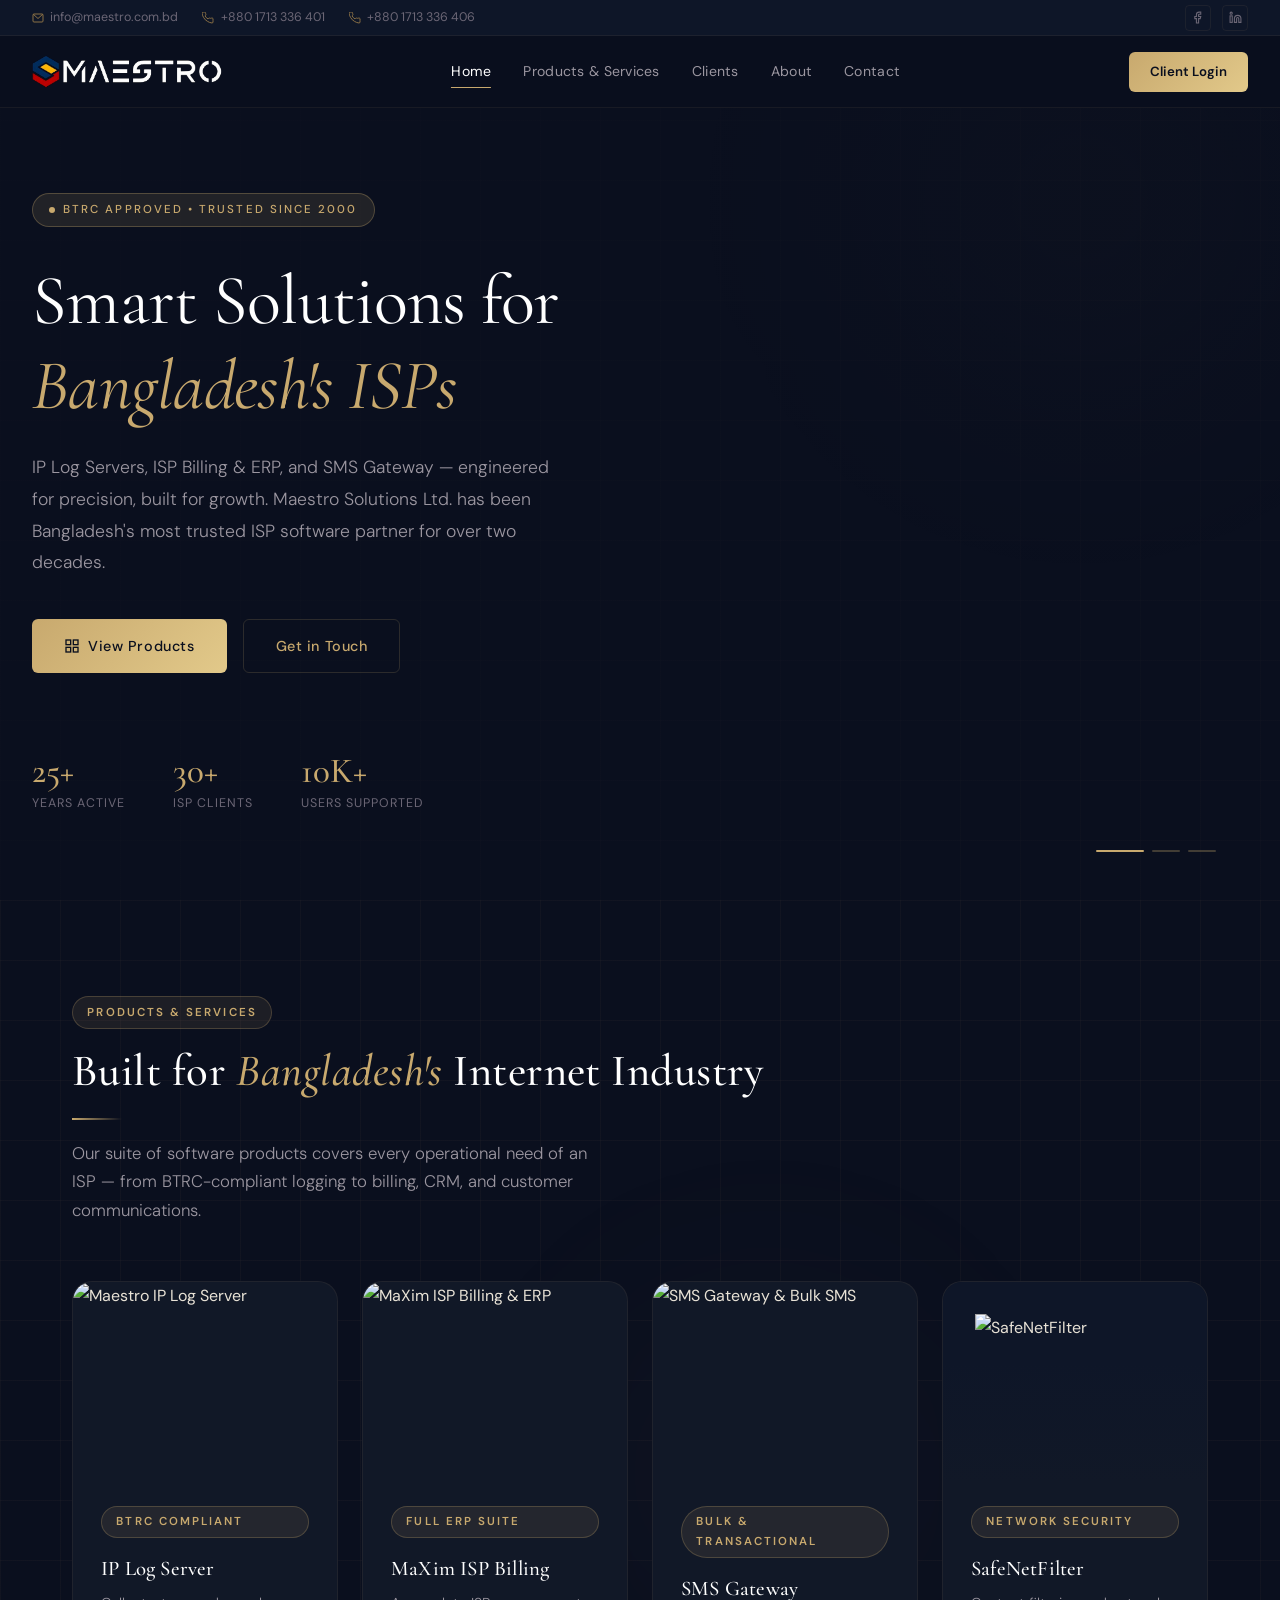
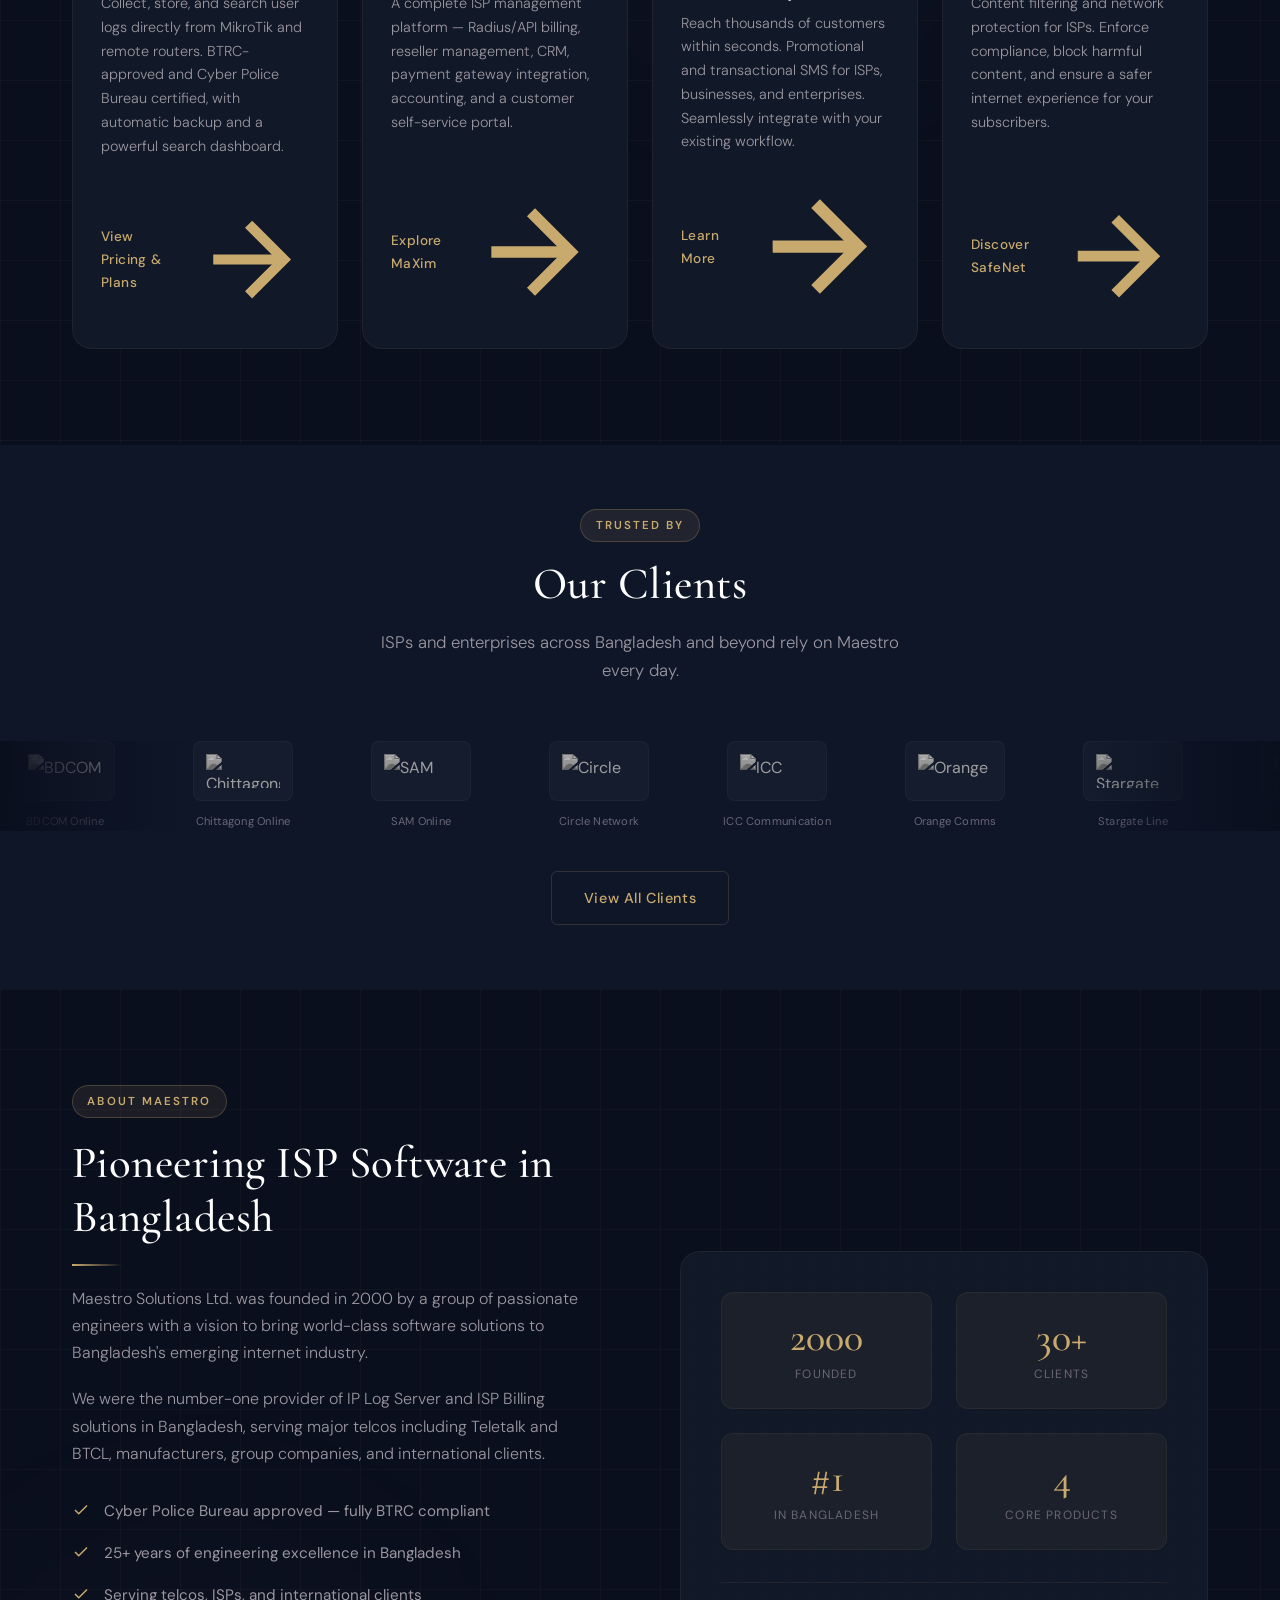
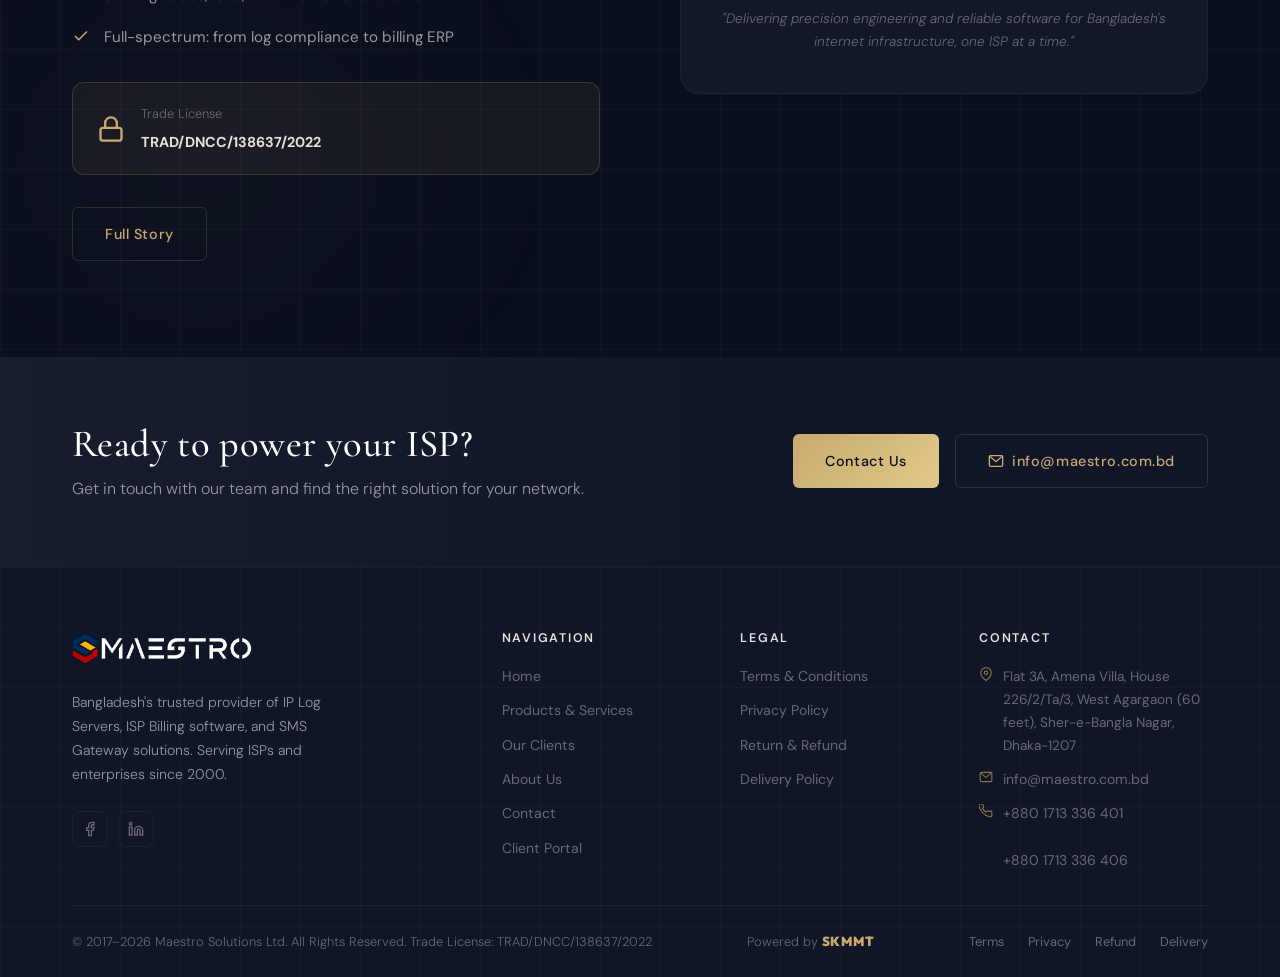
==== commit 9c45453e: "Add files via upload" ====
--- a/index.html
+++ b/index.html
@@ -1,427 +1,307 @@
-﻿<!DOCTYPE html>
+<!DOCTYPE html>
 <html lang="en">
 <head>
-<meta charset="UTF-8">
-<meta name="viewport" content="width=device-width, initial-scale=1.0">
-<title>Home | Purbachal Apparel Limited</title>
-<meta name="description" content="Purbachal Apparel Limited: Leading woven garment manufacturers and 100% exporters from Bangladesh. OEKO-TEX, SEDEX, GOTS, WRAP certified.">
-<link rel="icon" type="image/png" sizes="64x64" href="favicon.png">
-<link rel="icon" type="image/png" sizes="32x32" href="favicon-32.png">
-<link href="https://fonts.googleapis.com/css2?family=Outfit:wght@300;400;500;600;700;800;900&family=DM+Sans:ital,wght@0,300;0,400;0,500;1,300&display=swap" rel="stylesheet">
-<link rel="stylesheet" href="styles.css">
+  <meta charset="UTF-8">
+  <link rel="icon" type="image/x-icon" href="favicon.ico">
+  <meta name="viewport" content="width=device-width, initial-scale=1.0">
+  <title>Maestro Solutions Ltd. — IP Log Server &amp; ISP Billing, Bangladesh</title>
+  <meta name="description" content="Bangladesh's leading provider of IP Log Servers, ISP Billing (MaXim), and SMS Gateway solutions. BTRC-approved. Serving ISPs since 2000.">
+  <link rel="stylesheet" href="style.css">
 </head>
-<body><div class="topbar">
+<body>
+
+<!-- ══ HERO ══════════════════════════════════════════════════ -->
+<section class="hero" id="home">
+  <div class="hero-slides" id="heroSlides">
+    <div class="hero-slide active" style="background-image:url('https://maestro.com.bd/images/Banner6s.jpg')"></div>
+    <div class="hero-slide" style="background-image:url('https://maestro.com.bd/images/Banner5s.jpg')"></div>
+    <div class="hero-slide" style="background-image:url('https://maestro.com.bd/images/Banner3s.jpg')"></div>
+  </div>
+  <div class="hero-overlay"></div>
+  <div class="bg-grid"></div>
+
+  <!-- Gold glow accent -->
+  <div class="bg-glow" style="width:600px;height:600px;background:radial-gradient(circle,rgba(200,169,110,0.06) 0%,transparent 70%);top:-100px;right:-100px;"></div>
+
+  <div class="hero-content">
+    <div class="hero-badge">
+      <span class="hero-badge-dot"></span>
+      <span>BTRC Approved &bull; Trusted Since 2000</span>
+    </div>
+    <h1>Smart Solutions for<br><em>Bangladesh's ISPs</em></h1>
+    <p class="hero-sub">IP Log Servers, ISP Billing &amp; ERP, and SMS Gateway — engineered for precision, built for growth. Maestro Solutions Ltd. has been Bangladesh's most trusted ISP software partner for over two decades.</p>
+    <div class="hero-actions">
+      <a href="products.html" class="btn btn-primary">
+        <svg xmlns="http://www.w3.org/2000/svg" viewBox="0 0 24 24" fill="none" stroke="currentColor" stroke-width="2"><rect x="3" y="3" width="7" height="7"/><rect x="14" y="3" width="7" height="7"/><rect x="14" y="14" width="7" height="7"/><rect x="3" y="14" width="7" height="7"/></svg>
+        View Products
+      </a>
+      <a href="contact.html" class="btn btn-outline">Get in Touch</a>
+    </div>
+    <div class="hero-stats">
+      <div>
+        <span class="hero-stat-num">25+</span>
+        <span class="hero-stat-label">Years Active</span>
+      </div>
+      <div>
+        <span class="hero-stat-num">30+</span>
+        <span class="hero-stat-label">ISP Clients</span>
+      </div>
+      <div>
+        <span class="hero-stat-num">10K+</span>
+        <span class="hero-stat-label">Users Supported</span>
+      </div>
+    </div>
+  </div>
+
+  <div class="hero-slide-dots" id="slideDots">
+    <div class="slide-dot active" data-slide="0"></div>
+    <div class="slide-dot" data-slide="1"></div>
+    <div class="slide-dot" data-slide="2"></div>
+  </div>
+</section>
+
+<!-- ══ PRODUCTS OVERVIEW ════════════════════════════════════ -->
+<section class="section bg-pattern" id="services" style="position:relative;overflow:hidden;">
+  <div class="bg-grid"></div>
+  <div class="bg-glow" style="width:500px;height:500px;background:radial-gradient(circle,rgba(200,169,110,0.05) 0%,transparent 70%);top:50%;left:60%;transform:translate(-50%,-50%);"></div>
+  <div class="container" style="position:relative;z-index:1;">
+    <div class="section-heading animate-up">
+      <div class="label-tag">Products &amp; Services</div>
+      <h2>Built for <em style="font-style:italic;color:var(--gold);">Bangladesh's</em> Internet Industry</h2>
+      <div class="divider-gold"></div>
+      <p>Our suite of software products covers every operational need of an ISP — from BTRC-compliant logging to billing, CRM, and customer communications.</p>
+    </div>
+    <div class="products-grid">
+
+      <!-- IP Log Server -->
+      <article class="product-card animate-up animate-delay-1" onclick="window.location='products.html#ip-log'">
+        <div class="product-card-img">
+          <img src="https://maestro.com.bd/images/logbg2.jpg" alt="Maestro IP Log Server" loading="lazy">
+          <div class="product-card-img-overlay"></div>
+        </div>
+        <div class="product-card-body">
+          <div class="label-tag">BTRC Compliant</div>
+          <h3>IP Log Server</h3>
+          <p>Collect, store, and search user logs directly from MikroTik and remote routers. BTRC-approved and Cyber Police Bureau certified, with automatic backup and a powerful search dashboard.</p>
+          <span class="product-card-link">
+            View Pricing &amp; Plans
+            <svg xmlns="http://www.w3.org/2000/svg" viewBox="0 0 24 24" fill="none" stroke="currentColor" stroke-width="2"><line x1="5" y1="12" x2="19" y2="12"/><polyline points="12 5 19 12 12 19"/></svg>
+          </span>
+        </div>
+      </article>
+
+      <!-- ISP Billing -->
+      <article class="product-card animate-up animate-delay-2" onclick="window.location='products.html#isp-billing'">
+        <div class="product-card-img">
+          <img src="https://maestro.com.bd/images/billing5.jpg" alt="MaXim ISP Billing &amp; ERP" loading="lazy">
+          <div class="product-card-img-overlay"></div>
+        </div>
+        <div class="product-card-body">
+          <div class="label-tag">Full ERP Suite</div>
+          <h3>MaXim ISP Billing</h3>
+          <p>A complete ISP management platform — Radius/API billing, reseller management, CRM, payment gateway integration, accounting, and a customer self-service portal.</p>
+          <span class="product-card-link">
+            Explore MaXim
+            <svg xmlns="http://www.w3.org/2000/svg" viewBox="0 0 24 24" fill="none" stroke="currentColor" stroke-width="2"><line x1="5" y1="12" x2="19" y2="12"/><polyline points="12 5 19 12 12 19"/></svg>
+          </span>
+        </div>
+      </article>
+
+      <!-- SMS Gateway -->
+      <article class="product-card animate-up animate-delay-3" onclick="window.location='products.html#sms-gateway'">
+        <div class="product-card-img">
+          <img src="https://maestro.com.bd/images/smsgateway3.jpg" alt="SMS Gateway &amp; Bulk SMS" loading="lazy">
+          <div class="product-card-img-overlay"></div>
+        </div>
+        <div class="product-card-body">
+          <div class="label-tag">Bulk &amp; Transactional</div>
+          <h3>SMS Gateway</h3>
+          <p>Reach thousands of customers within seconds. Promotional and transactional SMS for ISPs, businesses, and enterprises. Seamlessly integrate with your existing workflow.</p>
+          <span class="product-card-link">
+            Learn More
+            <svg xmlns="http://www.w3.org/2000/svg" viewBox="0 0 24 24" fill="none" stroke="currentColor" stroke-width="2"><line x1="5" y1="12" x2="19" y2="12"/><polyline points="12 5 19 12 12 19"/></svg>
+          </span>
+        </div>
+      </article>
+
+      <!-- SafeNetFilter -->
+      <article class="product-card animate-up animate-delay-4" onclick="window.location='products.html#safenet'">
+        <div class="product-card-img">
+          <img src="https://maestro.com.bd/images/safenet.png" alt="SafeNetFilter" loading="lazy" style="object-fit:contain;background:var(--navy-mid);padding:2rem;">
+          <div class="product-card-img-overlay"></div>
+        </div>
+        <div class="product-card-body">
+          <div class="label-tag">Network Security</div>
+          <h3>SafeNetFilter</h3>
+          <p>Content filtering and network protection for ISPs. Enforce compliance, block harmful content, and ensure a safer internet experience for your subscribers.</p>
+          <span class="product-card-link">
+            Discover SafeNet
+            <svg xmlns="http://www.w3.org/2000/svg" viewBox="0 0 24 24" fill="none" stroke="currentColor" stroke-width="2"><line x1="5" y1="12" x2="19" y2="12"/><polyline points="12 5 19 12 12 19"/></svg>
+          </span>
+        </div>
+      </article>
+    </div>
+  </div>
+</section>
+
+<!-- ══ CLIENTS TICKER ════════════════════════════════════════ -->
+<section class="section-sm bg-navy-mid" id="client">
   <div class="container">
-    <div class="topbar-inner">
-      <div class="topbar-left">
-        <div class="topbar-item">
-          <svg width="14" height="14" fill="none" viewBox="0 0 24 24" stroke="currentColor"><path stroke-linecap="round" stroke-linejoin="round" stroke-width="2" d="M17.657 16.657L13.414 20.9a1.998 1.998 0 01-2.827 0l-4.244-4.243a8 8 0 1111.314 0z"/><path stroke-linecap="round" stroke-linejoin="round" stroke-width="2" d="M15 11a3 3 0 11-6 0 3 3 0 016 0z"/></svg>
-          South Panjora, Ward No. 05, Nagori, Kaliganj, Gazipur-1720, Bangladesh
-        </div>
-        <div class="topbar-item">
-          <svg width="14" height="14" fill="none" viewBox="0 0 24 24" stroke="currentColor"><path stroke-linecap="round" stroke-linejoin="round" stroke-width="2" d="M3 8l7.89 5.26a2 2 0 002.22 0L21 8M5 19h14a2 2 0 002-2V7a2 2 0 00-2-2H5a2 2 0 00-2 2v10a2 2 0 002 2z"/></svg>
-          <a href="mailto:info@purbachalapparel.com">info@purbachalapparel.com</a>
-        </div>
-        <div class="topbar-item">
-          <svg width="14" height="14" fill="none" viewBox="0 0 24 24" stroke="currentColor"><path stroke-linecap="round" stroke-linejoin="round" stroke-width="2" d="M3 5a2 2 0 012-2h3.28a1 1 0 01.948.684l1.498 4.493a1 1 0 01-.502 1.21l-2.257 1.13a11.042 11.042 0 005.516 5.516l1.13-2.257a1 1 0 011.21-.502l4.493 1.498a1 1 0 01.684.949V19a2 2 0 01-2 2h-1C9.716 21 3 14.284 3 6V5z"/></svg>
-          <a href="tel:+8801713001008">+880 1713 001008</a> &nbsp;|&nbsp; <a href="tel:+85264369811">+852 6436 9811</a>
-        </div>
-      </div>
-      <div class="topbar-right">
-        <a href="https://www.facebook.com/share/1CqNTHAErC/" class="topbar-social" aria-label="Facebook" target="_blank" rel="noopener"><svg width="14" height="14" fill="currentColor" viewBox="0 0 24 24"><path d="M18 2h-3a5 5 0 00-5 5v3H7v4h3v8h4v-8h3l1-4h-4V7a1 1 0 011-1h3z"/></svg></a>
-        <a href="https://www.linkedin.com/in/purbachal-apparel-limited-42a279381" class="topbar-social" aria-label="LinkedIn" target="_blank" rel="noopener"><svg width="14" height="14" fill="currentColor" viewBox="0 0 24 24"><path d="M16 8a6 6 0 016 6v7h-4v-7a2 2 0 00-2-2 2 2 0 00-2 2v7h-4v-7a6 6 0 016-6zM2 9h4v12H2z"/><circle cx="4" cy="4" r="2"/></svg></a>
-        <a href="https://youtu.be/bsH9ow0jLE0" class="topbar-social" aria-label="YouTube" target="_blank" rel="noopener"><svg width="14" height="14" fill="currentColor" viewBox="0 0 24 24"><path d="M22.54 6.42a2.78 2.78 0 00-1.95-1.96C18.88 4 12 4 12 4s-6.88 0-8.59.46a2.78 2.78 0 00-1.95 1.96A29 29 0 001 12a29 29 0 00.46 5.58A2.78 2.78 0 003.41 19.54C5.12 20 12 20 12 20s6.88 0 8.59-.46a2.78 2.78 0 001.95-1.96A29 29 0 0023 12a29 29 0 00-.46-5.58zM9.75 15.02V8.98L15.5 12l-5.75 3.02z"/></svg></a>
-        <a href="https://wa.me/+8801713001008" class="topbar-social" aria-label="WhatsApp" target="_blank" rel="noopener"><svg width="14" height="14" fill="currentColor" viewBox="0 0 24 24"><path d="M17.472 14.382c-.297-.149-1.758-.867-2.03-.967-.273-.099-.471-.148-.67.15-.197.297-.767.966-.94 1.164-.173.199-.347.223-.644.075-.297-.15-1.255-.463-2.39-1.475-.883-.788-1.48-1.761-1.653-2.059-.173-.297-.018-.458.13-.606.134-.133.298-.347.446-.52.149-.174.198-.298.298-.497.099-.198.05-.371-.025-.52-.075-.149-.669-1.612-.916-2.207-.242-.579-.487-.5-.669-.51-.173-.008-.371-.01-.57-.01-.198 0-.52.074-.792.372-.272.297-1.04 1.016-1.04 2.479 0 1.462 1.065 2.875 1.213 3.074.149.198 2.096 3.2 5.077 4.487.709.306 1.262.489 1.694.625.712.227 1.36.195 1.871.118.571-.085 1.758-.719 2.006-1.413.248-.694.248-1.289.173-1.413-.074-.124-.272-.198-.57-.347m-5.421 7.403h-.004a9.87 9.87 0 01-5.031-1.378l-.361-.214-3.741.982.998-3.648-.235-.374a9.86 9.86 0 01-1.51-5.26c.001-5.45 4.436-9.884 9.888-9.884 2.64 0 5.122 1.03 6.988 2.898a9.825 9.825 0 012.893 6.994c-.003 5.45-4.437 9.884-9.885 9.884m8.413-18.297A11.815 11.815 0 0012.05 0C5.495 0 .16 5.335.157 11.892c0 2.096.547 4.142 1.588 5.945L.057 24l6.305-1.654a11.882 11.882 0 005.683 1.448h.005c6.554 0 11.89-5.335 11.893-11.893a11.821 11.821 0 00-3.48-8.413z"/></svg></a>
-      </div>
-    </div>
-  </div>
-</div>
-<nav class="site-nav" id="site-nav">
-  <div class="container">
-    <div class="nav-inner">
-      <a href="index.html" class="nav-logo">
-        <div class="nav-logo-icon"><img src="[data-uri]" alt="Purbachal Apparel Limited" loading="lazy"></div>
-        <span class="nav-logo-name">Purbachal<br>Apparel Limited</span>
-      </a>
-      <ul class="nav-links">
-        <li class="nav-item"><a href="index.html" class="nav-link">Home</a></li>
-        <li class="nav-item">
-          <a href="about.html" class="nav-link">About Us <svg width="14" height="14" fill="none" viewBox="0 0 24 24" stroke="currentColor"><path stroke-linecap="round" stroke-linejoin="round" stroke-width="2.5" d="M19 9l-7 7-7-7"/></svg></a>
-          <div class="dropdown">
-            <a href="about.html" class="dropdown-link">About Purbachal</a>
-            <a href="team.html" class="dropdown-link">Our Team</a>
-          </div>
-        </li>
-        <li class="nav-item"><a href="clients.html" class="nav-link">Our Clients</a></li>
-        <li class="nav-item"><a href="certificates.html" class="nav-link">Certifications</a></li>
-        <li class="nav-item"><a href="products.html" class="nav-link">Our Products</a></li>
-        <li class="nav-item"><a href="sustainability.html" class="nav-link">Sustainability</a></li>
-        <li class="nav-item"><a href="contact.html" class="nav-link">Contact Us</a></li>
-      </ul>
-      <a href="contact.html" class="btn btn-primary btn-sm nav-cta">Get a Quote</a>
-      <button class="hamburger" aria-label="Open menu"><span></span><span></span><span></span></button>
-    </div>
-  </div>
-</nav>
-<div class="mobile-nav">
-  <button class="mobile-nav-close" aria-label="Close menu">&times;</button>
-  <ul class="mobile-nav-links">
-    <li><a href="index.html" class="mobile-nav-link">Home</a></li>
-    <li class="mobile-has-dropdown">
-      <a href="about.html" class="mobile-nav-link">About Us</a>
-      <div class="mobile-dropdown">
-        <a href="about.html" class="mobile-dropdown-link">About Purbachal</a>
-        <a href="team.html" class="mobile-dropdown-link">Our Team</a>
-      </div>
-    </li>
-    <li><a href="clients.html" class="mobile-nav-link">Our Clients</a></li>
-    <li><a href="certificates.html" class="mobile-nav-link">Certifications</a></li>
-    <li><a href="products.html" class="mobile-nav-link">Our Products</a></li>
-    <li><a href="sustainability.html" class="mobile-nav-link">Sustainability</a></li>
-    <li><a href="contact.html" class="mobile-nav-link">Contact Us</a></li>
-    <li style="margin-top:16px"><a href="contact.html" class="btn btn-primary" style="display:block;text-align:center">Get a Quote</a></li>
-  </ul>
-</div>
-<div class="overlay"></div>
-<!-- HERO -->
-<section class="hero" id="hero">
-  <div class="container">
-    <div class="hero-grid">
-      <div class="hero-left">
-        <div class="hero-badge reveal">
-          <span class="hero-badge-dot"></span>
-          Established 2012 &middot; Manufacturing Since 2017
-        </div>
-        <h1 class="hero-title reveal delay-1">Ethical.<br><span>Efficient.</span><br>Exceptional.</h1>
-        <p class="hero-desc reveal delay-2">Purbachal Apparel Limited is a leading woven garment manufacturer and 100% exporter from Bangladesh, delivering premium quality apparel to retailers across Europe and beyond.</p>
-        <div class="hero-actions reveal delay-3">
-          <a href="contact.html" class="btn btn-primary btn-lg">Contact Us</a>
-          <a href="products.html" class="btn btn-outline-white btn-lg">View Our Products</a>
-        </div>
-      </div>
-      <div class="hero-right">
-        <div class="hero-card hero-card-teal float-anim">
-          <div class="hero-card-icon">
-            <svg width="22" height="22" viewBox="0 0 24 24" fill="none" stroke="var(--teal-light)" stroke-width="1.75" stroke-linecap="round" stroke-linejoin="round"><path d="M17 21v-2a4 4 0 00-4-4H5a4 4 0 00-4 4v2"/><circle cx="9" cy="7" r="4"/><path d="M23 21v-2a4 4 0 00-3-3.87"/><path d="M16 3.13a4 4 0 010 7.75"/></svg>
-          </div>
-          <div class="hero-card-body">
-            <h4>2,000+ Skilled Workers</h4>
-            <p>Dedicated team ensuring quality at every stage of production</p>
-          </div>
-        </div>
-        <div class="hero-card hero-card-magenta float-anim" style="animation-delay:.8s">
-          <div class="hero-card-icon hero-card-icon-magenta">
-            <svg width="22" height="22" viewBox="0 0 24 24" fill="none" stroke="var(--teal-light)" stroke-width="1.75" stroke-linecap="round" stroke-linejoin="round"><path d="M21 10c0 7-9 13-9 13s-9-6-9-13a9 9 0 0118 0z"/><circle cx="12" cy="10" r="3"/></svg>
-          </div>
-          <div class="hero-card-body">
-            <h4>Global Export Reach</h4>
-            <p>Serving leading retailers across Europe and international markets</p>
-          </div>
-        </div>
-        <div class="hero-float-badges float-anim" style="animation-delay:1.2s">
-          <div class="hero-float-badge">
-            <div class="hero-float-badge-icon"><svg width="20" height="20" viewBox="0 0 24 24" fill="none" stroke="var(--teal-light)" stroke-width="2" stroke-linecap="round" stroke-linejoin="round"><path d="M12 22s8-4 8-10V5l-8-3-8 3v7c0 6 8 10 8 10z"/><polyline points="9 12 11 14 15 10"/></svg></div>
-            <span>100% Certified</span>
-          </div>
-          <div class="hero-float-badge">
-            <div class="hero-float-badge-icon"><svg width="20" height="20" viewBox="0 0 24 24" fill="none" stroke="var(--teal-light)" stroke-width="2" stroke-linecap="round" stroke-linejoin="round"><path d="M22 11.08V12a10 10 0 11-5.93-9.14"/><polyline points="22 4 12 14.01 9 11.01"/></svg></div>
-            <span>Global Exporter</span>
-          </div>
-        </div>
-      </div>
-    </div>
-  </div>
-</section>
-
-<!-- CLIENT MARQUEE -->
-<div class="marquee-section">
-  <div class="marquee-label">Trusted by Leading Global Retailers</div>
-  <div class="marquee-track">
-    <div class="marquee-logo"><img src="client-eleclerc.png" alt="E.Leclerc / Siplec" loading="lazy"></div>
-    <div class="marquee-logo"><img src="client-lcwaikiki.png" alt="LC Waikiki" loading="lazy"></div>
-    <div class="marquee-logo"><img src="client-lolaliza.png" alt="Lolaliza" loading="lazy"></div>
-    <div class="marquee-logo"><img src="client-newlook.png" alt="New Look" loading="lazy"></div>
-    <div class="marquee-logo"><img src="client-tendam.png" alt="Tendam" loading="lazy"></div>
-    <div class="marquee-logo"><img src="client-zxy.png" alt="ZXY" loading="lazy"></div>
-    <div class="marquee-logo"><img src="client-cortefiel.png" alt="Cortefiel" loading="lazy"></div>
-    <div class="marquee-logo"><img src="client-premier.png" alt="Premier" loading="lazy"></div>
-    <div class="marquee-logo"><img src="client-mango.png" alt="Mango" loading="lazy"></div>
-    <div class="marquee-logo"><img src="client-gemo.png" alt="GEMO" loading="lazy"></div>
-    <div class="marquee-logo"><img src="client-authenticstyle.png" alt="Authentic Style" loading="lazy"></div>
-    <div class="marquee-logo"><img src="client-ragno.png" alt="Ragno" loading="lazy"></div>
-    <!-- duplicate for seamless loop -->
-    <div class="marquee-logo"><img src="client-eleclerc.png" alt="E.Leclerc / Siplec" loading="lazy"></div>
-    <div class="marquee-logo"><img src="client-lcwaikiki.png" alt="LC Waikiki" loading="lazy"></div>
-    <div class="marquee-logo"><img src="client-lolaliza.png" alt="Lolaliza" loading="lazy"></div>
-    <div class="marquee-logo"><img src="client-newlook.png" alt="New Look" loading="lazy"></div>
-    <div class="marquee-logo"><img src="client-tendam.png" alt="Tendam" loading="lazy"></div>
-    <div class="marquee-logo"><img src="client-zxy.png" alt="ZXY" loading="lazy"></div>
-    <div class="marquee-logo"><img src="client-cortefiel.png" alt="Cortefiel" loading="lazy"></div>
-    <div class="marquee-logo"><img src="client-premier.png" alt="Premier" loading="lazy"></div>
-    <div class="marquee-logo"><img src="client-mango.png" alt="Mango" loading="lazy"></div>
-    <div class="marquee-logo"><img src="client-gemo.png" alt="GEMO" loading="lazy"></div>
-    <div class="marquee-logo"><img src="client-authenticstyle.png" alt="Authentic Style" loading="lazy"></div>
-    <div class="marquee-logo"><img src="client-ragno.png" alt="Ragno" loading="lazy"></div>
-  </div>
-</div>
-
-<!-- SERVICES -->
-<section class="section">
-  <div class="container">
-    <div class="section-header center">
-      <span class="eyebrow reveal">What We Do</span>
-      <h2 class="section-title reveal delay-1">From Design to Global Delivery</h2>
-      <p class="section-desc reveal delay-2">We handle every step of the supply chain, from initial concept and sampling through to quality-controlled manufacturing and on-time global export.</p>
-    </div>
-    <div class="services-grid">
-      <div class="service-card reveal">
-        <div class="service-number">01</div>
-        <div class="service-icon"><svg width="24" height="24" viewBox="0 0 24 24" fill="none" stroke="white" stroke-width="1.75" stroke-linecap="round" stroke-linejoin="round"><circle cx="6" cy="6" r="3"/><circle cx="6" cy="18" r="3"/><line x1="20" y1="4" x2="8.12" y2="15.88"/><line x1="14.47" y1="14.48" x2="20" y2="20"/><line x1="8.12" y1="8.12" x2="12" y2="12"/></svg></div>
-        <h3>We Design Garments</h3>
-        <p>From woven tops to lightweight bottoms, nightwear, and kidswear; every style is crafted for global fashion demands with innovation and quality at the core.</p>
-      </div>
-      <div class="service-card reveal delay-1">
-        <div class="service-number">02</div>
-        <div class="service-icon"><svg width="24" height="24" viewBox="0 0 24 24" fill="none" stroke="white" stroke-width="1.75" stroke-linecap="round" stroke-linejoin="round"><circle cx="12" cy="12" r="3"/><path d="M19.4 15a1.65 1.65 0 0 0 .33 1.82l.06.06a2 2 0 0 1-2.83 2.83l-.06-.06a1.65 1.65 0 0 0-1.82-.33 1.65 1.65 0 0 0-1 1.51V21a2 2 0 0 1-4 0v-.09A1.65 1.65 0 0 0 9 19.4a1.65 1.65 0 0 0-1.82.33l-.06.06a2 2 0 0 1-2.83-2.83l.06-.06A1.65 1.65 0 0 0 4.68 15a1.65 1.65 0 0 0-1.51-1H3a2 2 0 0 1 0-4h.09A1.65 1.65 0 0 0 4.6 9a1.65 1.65 0 0 0-.33-1.82l-.06-.06a2 2 0 0 1 2.83-2.83l.06.06A1.65 1.65 0 0 0 9 4.68a1.65 1.65 0 0 0 1-1.51V3a2 2 0 0 1 4 0v.09a1.65 1.65 0 0 0 1 1.51 1.65 1.65 0 0 0 1.82-.33l.06-.06a2 2 0 0 1 2.83 2.83l-.06.06A1.65 1.65 0 0 0 19.4 9a1.65 1.65 0 0 0 1.51 1H21a2 2 0 0 1 0 4h-.09a1.65 1.65 0 0 0-1.51 1z"/></svg></div>
-        <h3>We Manufacture</h3>
-        <p>With 20 modern production lines and a monthly capacity of 750,000 pieces, our 2,000+ skilled team ensures on-time delivery while maintaining the highest ethical and sustainable standards.</p>
-      </div>
-      <div class="service-card reveal delay-2">
-        <div class="service-number">03</div>
-        <div class="service-icon"><svg width="24" height="24" viewBox="0 0 24 24" fill="none" stroke="white" stroke-width="1.75" stroke-linecap="round" stroke-linejoin="round"><circle cx="12" cy="12" r="10"/><line x1="2" y1="12" x2="22" y2="12"/><path d="M12 2a15.3 15.3 0 014 10 15.3 15.3 0 01-4 10 15.3 15.3 0 01-4-10 15.3 15.3 0 014-10z"/></svg></div>
-        <h3>We Export Globally</h3>
-        <p>PAL proudly serves leading international retailers worldwide, with an annual turnover of USD 32 million, building long-term partnerships through quality, compliance, and competitive pricing.</p>
-      </div>
-    </div>
-  </div>
-</section>
-
-<!-- WHO WE ARE -->
-<section class="section">
-  <div class="container">
+    <div class="section-heading animate-up" style="text-align:center;">
+      <div class="label-tag">Trusted By</div>
+      <h2>Our Clients</h2>
+      <p style="margin:0 auto;">ISPs and enterprises across Bangladesh and beyond rely on Maestro every day.</p>
+    </div>
+  </div>
+  <div class="clients-ticker animate-up">
+    <div class="clients-track" id="clientsTrack">
+      <!-- Set 1 -->
+      <div class="client-logo-item"><div class="client-logo-wrap"><img src="https://maestro.com.bd/images/logo/bdcom2.png" alt="BDCOM Online"></div><span>BDCOM Online</span></div>
+      <div class="client-logo-item"><div class="client-logo-wrap"><img src="https://maestro.com.bd/images/logo/colbd2.png" alt="Chittagong Online"></div><span>Chittagong Online</span></div>
+      <div class="client-logo-item"><div class="client-logo-wrap"><img src="https://maestro.com.bd/images/logo/samonline2.jpg" alt="SAM Online"></div><span>SAM Online</span></div>
+      <div class="client-logo-item"><div class="client-logo-wrap"><img src="https://maestro.com.bd/images/logo/circle2.png" alt="Circle Network"></div><span>Circle Network</span></div>
+      <div class="client-logo-item"><div class="client-logo-wrap"><img src="https://maestro.com.bd/images/logo/icc2.png" alt="ICC Communication"></div><span>ICC Communication</span></div>
+      <div class="client-logo-item"><div class="client-logo-wrap"><img src="https://maestro.com.bd/images/logo/orange.jpg" alt="Orange Communications"></div><span>Orange Comms</span></div>
+      <div class="client-logo-item"><div class="client-logo-wrap"><img src="https://maestro.com.bd/images/logo/Stargate-line.png" alt="Stargate"></div><span>Stargate Line</span></div>
+      <div class="client-logo-item"><div class="client-logo-wrap"><img src="https://maestro.com.bd/images/logo/ANT-BD.png" alt="Antaranga"></div><span>Antaranga</span></div>
+      <div class="client-logo-item"><div class="client-logo-wrap"><img src="https://maestro.com.bd/images/logo/smile.png" alt="Smile"></div><span>Smile</span></div>
+      <div class="client-logo-item"><div class="client-logo-wrap"><img src="https://maestro.com.bd/images/logo/cyberWay.png" alt="CyberWay"></div><span>CyberWay</span></div>
+      <div class="client-logo-item"><div class="client-logo-wrap"><img src="https://maestro.com.bd/images/logo/media-online.png" alt="Media Online"></div><span>Media Online</span></div>
+      <div class="client-logo-item"><div class="client-logo-wrap"><img src="https://maestro.com.bd/images/logo/Globetek-(India).png" alt="Globetek India"></div><span>Globetek India</span></div>
+      <!-- Set 2 (duplicate for seamless loop) -->
+      <div class="client-logo-item"><div class="client-logo-wrap"><img src="https://maestro.com.bd/images/logo/bdcom2.png" alt="BDCOM Online"></div><span>BDCOM Online</span></div>
+      <div class="client-logo-item"><div class="client-logo-wrap"><img src="https://maestro.com.bd/images/logo/colbd2.png" alt="Chittagong Online"></div><span>Chittagong Online</span></div>
+      <div class="client-logo-item"><div class="client-logo-wrap"><img src="https://maestro.com.bd/images/logo/samonline2.jpg" alt="SAM Online"></div><span>SAM Online</span></div>
+      <div class="client-logo-item"><div class="client-logo-wrap"><img src="https://maestro.com.bd/images/logo/circle2.png" alt="Circle Network"></div><span>Circle Network</span></div>
+      <div class="client-logo-item"><div class="client-logo-wrap"><img src="https://maestro.com.bd/images/logo/icc2.png" alt="ICC Communication"></div><span>ICC Communication</span></div>
+      <div class="client-logo-item"><div class="client-logo-wrap"><img src="https://maestro.com.bd/images/logo/orange.jpg" alt="Orange Communications"></div><span>Orange Comms</span></div>
+      <div class="client-logo-item"><div class="client-logo-wrap"><img src="https://maestro.com.bd/images/logo/Stargate-line.png" alt="Stargate"></div><span>Stargate Line</span></div>
+      <div class="client-logo-item"><div class="client-logo-wrap"><img src="https://maestro.com.bd/images/logo/ANT-BD.png" alt="Antaranga"></div><span>Antaranga</span></div>
+      <div class="client-logo-item"><div class="client-logo-wrap"><img src="https://maestro.com.bd/images/logo/smile.png" alt="Smile"></div><span>Smile</span></div>
+      <div class="client-logo-item"><div class="client-logo-wrap"><img src="https://maestro.com.bd/images/logo/cyberWay.png" alt="CyberWay"></div><span>CyberWay</span></div>
+      <div class="client-logo-item"><div class="client-logo-wrap"><img src="https://maestro.com.bd/images/logo/media-online.png" alt="Media Online"></div><span>Media Online</span></div>
+      <div class="client-logo-item"><div class="client-logo-wrap"><img src="https://maestro.com.bd/images/logo/Globetek-(India).png" alt="Globetek India"></div><span>Globetek India</span></div>
+    </div>
+  </div>
+  <div class="container" style="margin-top:2.5rem;text-align:center;">
+    <a href="clients.html" class="btn btn-outline">View All Clients</a>
+  </div>
+</section>
+
+<!-- ══ ABOUT TEASER ══════════════════════════════════════════ -->
+<section class="section" id="about" style="position:relative;overflow:hidden;">
+  <div class="bg-grid"></div>
+  <div class="bg-glow" style="width:600px;height:600px;background:radial-gradient(circle,rgba(200,169,110,0.04) 0%,transparent 70%);bottom:-100px;left:-100px;"></div>
+  <div class="container" style="position:relative;z-index:1;">
     <div class="about-grid">
-      <div class="about-img-wrap reveal-left">
-        <div class="about-img-main">
-          <img src="about-factory.png" alt="Purbachal Apparel factory floor with workers" loading="lazy">
-        </div>
-        <div class="about-img-inset">
-          <img src="about-sewing.jpg" alt="JUKI sewing machine close-up" loading="lazy">
-        </div>
-        <div class="about-badge">
-          <span class="about-badge-value">2,000+</span>
-          <span class="about-badge-label">Skilled Workers</span>
-        </div>
-      </div>
-      <div class="reveal-right">
-        <span class="eyebrow">Who We Are</span>
-        <h2 class="section-title">A Trusted Manufacturer Since 2012</h2>
-        <p>Purbachal Apparel Limited (PAL) is a 100% export-oriented woven garment manufacturer established in 2012 and operational since 2017. Located in Gazipur, Bangladesh, we specialize in producing high-quality woven tops, bottoms, nightwear, kidswear, and swimwear for leading European and global retailers.</p>
-        <ul class="about-list">
-          <li class="about-list-item">
-            <div class="about-list-icon"><svg width="12" height="12" fill="none" viewBox="0 0 24 24" stroke="currentColor"><path stroke-linecap="round" stroke-linejoin="round" stroke-width="3" d="M5 13l4 4L19 7"/></svg></div>
-            20+ modern production lines with a monthly capacity of 750,000 pieces
+      <div class="animate-up">
+        <div class="label-tag">About Maestro</div>
+        <h2>Pioneering ISP Software in Bangladesh</h2>
+        <div class="divider-gold"></div>
+        <p style="margin-bottom:1.2rem;">Maestro Solutions Ltd. was founded in 2000 by a group of passionate engineers with a vision to bring world-class software solutions to Bangladesh's emerging internet industry.</p>
+        <p style="margin-bottom:1.5rem;">We were the number-one provider of IP Log Server and ISP Billing solutions in Bangladesh, serving major telcos including Teletalk and BTCL, manufacturers, group companies, and international clients.</p>
+        <ul class="about-feature-list">
+          <li>
+            <svg xmlns="http://www.w3.org/2000/svg" viewBox="0 0 24 24" fill="none" stroke="currentColor" stroke-width="2"><polyline points="20 6 9 17 4 12"/></svg>
+            Cyber Police Bureau approved — fully BTRC compliant
           </li>
-          <li class="about-list-item">
-            <div class="about-list-icon"><svg width="12" height="12" fill="none" viewBox="0 0 24 24" stroke="currentColor"><path stroke-linecap="round" stroke-linejoin="round" stroke-width="3" d="M5 13l4 4L19 7"/></svg></div>
-            100% export-oriented with an annual turnover of USD 32 million
+          <li>
+            <svg xmlns="http://www.w3.org/2000/svg" viewBox="0 0 24 24" fill="none" stroke="currentColor" stroke-width="2"><polyline points="20 6 9 17 4 12"/></svg>
+            25+ years of engineering excellence in Bangladesh
           </li>
-          <li class="about-list-item">
-            <div class="about-list-icon"><svg width="12" height="12" fill="none" viewBox="0 0 24 24" stroke="currentColor"><path stroke-linecap="round" stroke-linejoin="round" stroke-width="3" d="M5 13l4 4L19 7"/></svg></div>
-            Multiple international certifications: OEKO-TEX, GOTS, SEDEX, WRAP &amp; more
+          <li>
+            <svg xmlns="http://www.w3.org/2000/svg" viewBox="0 0 24 24" fill="none" stroke="currentColor" stroke-width="2"><polyline points="20 6 9 17 4 12"/></svg>
+            Serving telcos, ISPs, and international clients
           </li>
-          <li class="about-list-item">
-            <div class="about-list-icon"><svg width="12" height="12" fill="none" viewBox="0 0 24 24" stroke="currentColor"><path stroke-linecap="round" stroke-linejoin="round" stroke-width="3" d="M5 13l4 4L19 7"/></svg></div>
-            Over 60% female workforce with a strong focus on worker welfare
-          </li>
-          <li class="about-list-item">
-            <div class="about-list-icon"><svg width="12" height="12" fill="none" viewBox="0 0 24 24" stroke="currentColor"><path stroke-linecap="round" stroke-linejoin="round" stroke-width="3" d="M5 13l4 4L19 7"/></svg></div>
-            Committed to environmental sustainability with a 300 KW solar energy target
+          <li>
+            <svg xmlns="http://www.w3.org/2000/svg" viewBox="0 0 24 24" fill="none" stroke="currentColor" stroke-width="2"><polyline points="20 6 9 17 4 12"/></svg>
+            Full-spectrum: from log compliance to billing ERP
           </li>
         </ul>
-        <div class="about-actions">
-          <a href="about.html" class="btn btn-primary">Learn More</a>
-          <a href="contact.html" class="btn btn-outline">Get a Quote</a>
-        </div>
-      </div>
-    </div>
-  </div>
-</section>
-
-<!-- WORKING PROCESS -->
-<section class="section section-alt">
-  <div class="container">
-    <div class="section-header center">
-      <span class="eyebrow reveal">Our Process</span>
-      <h2 class="section-title reveal delay-1">Three Steps to Quality Garments</h2>
-      <p class="section-desc reveal delay-2">From the first sketch to the final shipment, we follow a rigorous process that guarantees quality and compliance at every stage.</p>
-    </div>
-    <div class="process-grid">
-      <div class="process-card reveal">
-        <div class="process-step-num">01</div>
-        <h3>Product Development &amp; Sampling</h3>
-        <p>We collaborate closely with clients to develop styles, select fabrics, and produce accurate samples, ensuring alignment with market expectations before bulk production begins.</p>
-      </div>
-      <div class="process-card reveal delay-1">
-        <div class="process-step-num">02</div>
-        <h3>Quality Control &amp; Compliance</h3>
-        <p>Our dedicated quality assurance team conducts multi-stage inspections throughout production to maintain international quality standards and regulatory compliance.</p>
-      </div>
-      <div class="process-card reveal delay-2">
-        <div class="process-step-num">03</div>
-        <h3>Global Delivery &amp; Client Support</h3>
-        <p>We ensure on-time delivery to global destinations with full documentation support, backed by a responsive client service team dedicated to long-term partnerships.</p>
-      </div>
-    </div>
-  </div>
-</section>
-
-<!-- CERTIFICATIONS PREVIEW -->
-<section class="section">
-  <div class="container">
-    <div class="section-header center">
-      <span class="eyebrow reveal">Our Certifications</span>
-      <h2 class="section-title reveal delay-1">Internationally Certified &amp; Compliant</h2>
-      <p class="section-desc reveal delay-2">We hold 12 internationally recognized certifications, ensuring that our production processes meet the highest ethical, environmental, and quality standards.</p>
-    </div>
-    <div class="cert-strip-wrap reveal">
-      <div class="cert-strip">
-        <div class="cert-strip-item"><img src="cert-rsc.png" alt="RSC" loading="lazy"><span>RSC</span></div>
-        <div class="cert-strip-item"><img src="cert-bsci.png" alt="Amfori BSCI" loading="lazy"><span>Amfori / BSCI</span></div>
-        <div class="cert-strip-item"><img src="cert-sedex.png" alt="SEDEX" loading="lazy"><span>SEDEX</span></div>
-        <div class="cert-strip-item"><img src="cert-wrap.png" alt="WRAP" loading="lazy"><span>WRAP</span></div>
-        <div class="cert-strip-item"><img src="cert-higg.png" alt="Higg Index" loading="lazy"><span>Higg Index</span></div>
-        <div class="cert-strip-item"><img src="cert-iso14001.png" alt="ISO 14001" loading="lazy"><span>ISO 14001</span></div>
-        <div class="cert-strip-item"><img src="cert-gots.png" alt="GOTS" loading="lazy"><span>GOTS</span></div>
-        <div class="cert-strip-item"><img src="cert-ocs.png" alt="OCS" loading="lazy"><span>OCS</span></div>
-        <div class="cert-strip-item"><img src="cert-rcs.png" alt="RCS" loading="lazy"><span>RCS</span></div>
-        <div class="cert-strip-item"><img src="cert-oeko.png" alt="OEKO-TEX Standard 100" loading="lazy"><span>OEKO-TEX 100</span></div>
-        <div class="cert-strip-item"><img src="cert-ecovadis.png" alt="EcoVadis" loading="lazy"><span>EcoVadis</span></div>
-        <div class="cert-strip-item"><img src="cert-cotton-africa.png" alt="Cotton Made in Africa" loading="lazy"><span>Cotton Made in Africa</span></div>
-      </div>
-    </div>
-    <div class="text-center mt-4 reveal">
-      <a href="certificates.html" class="btn btn-outline">View All Certifications</a>
-    </div>
-  </div>
-</section>
-
-<!-- CTA BAND -->
-<section class="cta-band">
-  <div class="container">
-    <h2 class="reveal">Ready to Source From Bangladesh?</h2>
-    <p class="reveal delay-1">Partner with a manufacturer that delivers quality, compliance, and on-time shipping to global markets.</p>
-    <div class="cta-band-actions reveal delay-2">
-      <a href="contact.html" class="btn btn-white btn-lg">Contact Us</a>
-      <a href="contact.html" class="btn btn-outline-white btn-lg">Get a Quote</a>
-    </div>
-  </div>
-</section><section class="craft-band">
-  <div class="craft-band-left">
-    <h2>Crafting Quality,<br>Delivering Trust</h2>
-    <div class="craft-band-contact">
-      <div class="craft-band-contact-item">
-        <svg width="18" height="18" fill="none" viewBox="0 0 24 24" stroke="currentColor"><path stroke-linecap="round" stroke-linejoin="round" stroke-width="2" d="M3 5a2 2 0 012-2h3.28a1 1 0 01.948.684l1.498 4.493a1 1 0 01-.502 1.21l-2.257 1.13a11.042 11.042 0 005.516 5.516l1.13-2.257a1 1 0 011.21-.502l4.493 1.498a1 1 0 01.684.949V19a2 2 0 01-2 2h-1C9.716 21 3 14.284 3 6V5z"/></svg>
-        <a href="tel:+8801713001008">+880 1713 001008</a>
-      </div>
-      <div class="craft-band-contact-item">
-        <svg width="18" height="18" fill="none" viewBox="0 0 24 24" stroke="currentColor"><path stroke-linecap="round" stroke-linejoin="round" stroke-width="2" d="M3 8l7.89 5.26a2 2 0 002.22 0L21 8M5 19h14a2 2 0 002-2V7a2 2 0 00-2-2H5a2 2 0 00-2 2v10a2 2 0 002 2z"/></svg>
-        <a href="mailto:info@purbachalapparel.com">info@purbachalapparel.com</a>
-      </div>
-    </div>
-    <a href="contact.html" class="btn btn-white">Contact Us Today</a>
-  </div>
-  <div class="craft-band-right">
-    <img src="banner-worker.jpg" alt="Skilled worker at sewing machine at Purbachal Apparel" loading="lazy">
-  </div>
-</section>
-<footer class="site-footer">
-  <div class="container">
-    <div class="footer-grid">
-      <div class="footer-brand">
-        <div class="footer-logo">
-          <div class="footer-logo-icon"><img src="[data-uri]" alt="Purbachal Apparel Limited" loading="lazy"></div>
-          <span class="footer-logo-name">Purbachal<br>Apparel Limited</span>
-        </div>
-        <p>Purbachal Apparel Limited specializes in woven garments, serving global markets with premium quality, sustainable practices, and reliable on-time delivery.</p>
-        <div class="footer-social">
-          <a href="https://www.facebook.com/share/1CqNTHAErC/" class="footer-social-link" aria-label="Facebook" target="_blank" rel="noopener"><svg width="16" height="16" fill="currentColor" viewBox="0 0 24 24"><path d="M18 2h-3a5 5 0 00-5 5v3H7v4h3v8h4v-8h3l1-4h-4V7a1 1 0 011-1h3z"/></svg></a>
-          <a href="https://www.linkedin.com/in/purbachal-apparel-limited-42a279381" class="footer-social-link" aria-label="LinkedIn" target="_blank" rel="noopener"><svg width="16" height="16" fill="currentColor" viewBox="0 0 24 24"><path d="M16 8a6 6 0 016 6v7h-4v-7a2 2 0 00-2-2 2 2 0 00-2 2v7h-4v-7a6 6 0 016-6zM2 9h4v12H2z"/><circle cx="4" cy="4" r="2"/></svg></a>
-          <a href="https://youtu.be/bsH9ow0jLE0" class="footer-social-link" aria-label="YouTube" target="_blank" rel="noopener"><svg width="16" height="16" fill="currentColor" viewBox="0 0 24 24"><path d="M22.54 6.42a2.78 2.78 0 00-1.95-1.96C18.88 4 12 4 12 4s-6.88 0-8.59.46a2.78 2.78 0 00-1.95 1.96A29 29 0 001 12a29 29 0 00.46 5.58A2.78 2.78 0 003.41 19.54C5.12 20 12 20 12 20s6.88 0 8.59-.46a2.78 2.78 0 001.95-1.96A29 29 0 0023 12a29 29 0 00-.46-5.58zM9.75 15.02V8.98L15.5 12l-5.75 3.02z"/></svg></a>
-          <a href="https://wa.me/+8801713001008" class="footer-social-link" aria-label="WhatsApp" target="_blank" rel="noopener"><svg width="16" height="16" fill="currentColor" viewBox="0 0 24 24"><path d="M17.472 14.382c-.297-.149-1.758-.867-2.03-.967-.273-.099-.471-.148-.67.15-.197.297-.767.966-.94 1.164-.173.199-.347.223-.644.075-.297-.15-1.255-.463-2.39-1.475-.883-.788-1.48-1.761-1.653-2.059-.173-.297-.018-.458.13-.606.134-.133.298-.347.446-.52.149-.174.198-.298.298-.497.099-.198.05-.371-.025-.52-.075-.149-.669-1.612-.916-2.207-.242-.579-.487-.5-.669-.51-.173-.008-.371-.01-.57-.01-.198 0-.52.074-.792.372-.272.297-1.04 1.016-1.04 2.479 0 1.462 1.065 2.875 1.213 3.074.149.198 2.096 3.2 5.077 4.487.709.306 1.262.489 1.694.625.712.227 1.36.195 1.871.118.571-.085 1.758-.719 2.006-1.413.248-.694.248-1.289.173-1.413-.074-.124-.272-.198-.57-.347m-5.421 7.403h-.004a9.87 9.87 0 01-5.031-1.378l-.361-.214-3.741.982.998-3.648-.235-.374a9.86 9.86 0 01-1.51-5.26c.001-5.45 4.436-9.884 9.888-9.884 2.64 0 5.122 1.03 6.988 2.898a9.825 9.825 0 012.893 6.994c-.003 5.45-4.437 9.884-9.885 9.884m8.413-18.297A11.815 11.815 0 0012.05 0C5.495 0 .16 5.335.157 11.892c0 2.096.547 4.142 1.588 5.945L.057 24l6.305-1.654a11.882 11.882 0 005.683 1.448h.005c6.554 0 11.89-5.335 11.893-11.893a11.821 11.821 0 00-3.48-8.413z"/></svg></a>
-        </div>
-      </div>
-      <div class="footer-col">
-        <h5>Quick Links</h5>
-        <ul class="footer-links">
-          <li><a href="index.html" class="footer-link">Home</a></li>
-          <li><a href="about.html" class="footer-link">About Us</a></li>
-          <li><a href="team.html" class="footer-link">Our Team</a></li>
-          <li><a href="clients.html" class="footer-link">Our Clients</a></li>
-          <li><a href="certificates.html" class="footer-link">Certifications</a></li>
-          <li><a href="products.html" class="footer-link">Our Products</a></li>
-          <li><a href="sustainability.html" class="footer-link">Sustainability</a></li>
-          <li><a href="contact.html" class="footer-link">Contact Us</a></li>
-        </ul>
-      </div>
-      <div class="footer-col">
-        <h5>Our Products</h5>
-        <ul class="footer-links">
-          <li><a href="products.html#kids" class="footer-link">Kid's Wear</a></li>
-          <li><a href="products.html#mens" class="footer-link">Men's Wear</a></li>
-          <li><a href="products.html#womens" class="footer-link">Women's Wear</a></li>
-        </ul>
-      </div>
-      <div class="footer-col">
-        <div class="footer-pdf-card">
-          <svg width="36" height="44" viewBox="0 0 36 44" fill="none" xmlns="http://www.w3.org/2000/svg" aria-hidden="true">
-            <rect width="36" height="44" rx="3" fill="#efefef"/>
-            <path d="M22 0L36 13H22V0Z" fill="#d0d0ce"/>
-            <rect y="25" width="36" height="14" fill="#C0392B"/>
-            <text x="18" y="36" font-family="Arial,sans-serif" font-weight="700" font-size="8.5" fill="#fff" text-anchor="middle">PDF</text>
-          </svg>
-          <div class="footer-pdf-info">
-            <span class="footer-pdf-label">Company Profile</span>
-            <strong class="footer-pdf-title">Audit &amp; Assurance</strong>
-            <a href="https://www.purbachalapparel.com/wp-content/uploads/content/Purbachal%20Apparel%20Limited.pdf" class="footer-pdf-dl" target="_blank" rel="noopener">
-              <svg width="13" height="13" fill="none" stroke="currentColor" viewBox="0 0 24 24"><path stroke-linecap="round" stroke-linejoin="round" stroke-width="2.5" d="M17 8l4 4m0 0l-4 4m4-4H3"/></svg>
-              Download
-            </a>
+        <div class="about-license">
+          <svg xmlns="http://www.w3.org/2000/svg" viewBox="0 0 24 24" fill="none" stroke="currentColor" stroke-width="2"><rect x="3" y="11" width="18" height="11" rx="2" ry="2"/><path d="M7 11V7a5 5 0 0110 0v4"/></svg>
+          <div class="about-license-text">
+            <p>Trade License</p>
+            <strong>TRAD/DNCC/138637/2022</strong>
           </div>
         </div>
-      </div>
-      <div class="footer-col">
-        <h5>Get in Touch</h5>
-        <div class="footer-contact-item">
-          <svg width="16" height="16" fill="none" viewBox="0 0 24 24" stroke="currentColor"><path stroke-linecap="round" stroke-linejoin="round" stroke-width="2" d="M17.657 16.657L13.414 20.9a1.998 1.998 0 01-2.827 0l-4.244-4.243a8 8 0 1111.314 0z"/><path stroke-linecap="round" stroke-linejoin="round" stroke-width="2" d="M15 11a3 3 0 11-6 0 3 3 0 016 0z"/></svg>
-          <span>South Panjora, Ward No. 05, Nagori, Kaliganj, Gazipur-1720, Bangladesh</span>
-        </div>
-        <div class="footer-contact-item">
-          <svg width="16" height="16" fill="none" viewBox="0 0 24 24" stroke="currentColor"><path stroke-linecap="round" stroke-linejoin="round" stroke-width="2" d="M3 5a2 2 0 012-2h3.28a1 1 0 01.948.684l1.498 4.493a1 1 0 01-.502 1.21l-2.257 1.13a11.042 11.042 0 005.516 5.516l1.13-2.257a1 1 0 011.21-.502l4.493 1.498a1 1 0 01.684.949V19a2 2 0 01-2 2h-1C9.716 21 3 14.284 3 6V5z"/></svg>
-          <span><a href="tel:+8801713001008">+880 1713 001008</a><br><a href="tel:+85264369811">+852 6436 9811</a></span>
-        </div>
-        <div class="footer-contact-item">
-          <svg width="16" height="16" fill="none" viewBox="0 0 24 24" stroke="currentColor"><path stroke-linecap="round" stroke-linejoin="round" stroke-width="2" d="M3 8l7.89 5.26a2 2 0 002.22 0L21 8M5 19h14a2 2 0 002-2V7a2 2 0 00-2-2H5a2 2 0 00-2 2v10a2 2 0 002 2z"/></svg>
-          <a href="mailto:info@purbachalapparel.com">info@purbachalapparel.com</a>
-        </div>
-        <a href="contact.html" class="btn btn-primary btn-sm mt-2">Get a Quote</a>
-      </div>
-    </div>
-    <div class="footer-bottom">
-      <span>Copyright &copy; 2026 Purbachal Apparel Limited. All rights reserved.</span>
-      <span>Powered By <a href="http://skmmt.rootexception.com/" target="_blank" rel="noopener" style="color:var(--teal);text-decoration:none;">SKMMT</a></span>
-      <span>Woven garment manufacturers &amp; exporters, Bangladesh</span>
-    </div>
-  </div>
-</footer>
-
-<div class="fab-group">
-  <a href="https://wa.me/+8801713001008" class="fab fab-whatsapp" aria-label="WhatsApp" target="_blank" rel="noopener">
-    <svg width="24" height="24" fill="currentColor" viewBox="0 0 24 24"><path d="M17.472 14.382c-.297-.149-1.758-.867-2.03-.967-.273-.099-.471-.148-.67.15-.197.297-.767.966-.94 1.164-.173.199-.347.223-.644.075-.297-.15-1.255-.463-2.39-1.475-.883-.788-1.48-1.761-1.653-2.059-.173-.297-.018-.458.13-.606.134-.133.298-.347.446-.52.149-.174.198-.298.298-.497.099-.198.05-.371-.025-.52-.075-.149-.669-1.612-.916-2.207-.242-.579-.487-.5-.669-.51-.173-.008-.371-.01-.57-.01-.198 0-.52.074-.792.372-.272.297-1.04 1.016-1.04 2.479 0 1.462 1.065 2.875 1.213 3.074.149.198 2.096 3.2 5.077 4.487.709.306 1.262.489 1.694.625.712.227 1.36.195 1.871.118.571-.085 1.758-.719 2.006-1.413.248-.694.248-1.289.173-1.413-.074-.124-.272-.198-.57-.347m-5.421 7.403h-.004a9.87 9.87 0 01-5.031-1.378l-.361-.214-3.741.982.998-3.648-.235-.374a9.86 9.86 0 01-1.51-5.26c.001-5.45 4.436-9.884 9.888-9.884 2.64 0 5.122 1.03 6.988 2.898a9.825 9.825 0 012.893 6.994c-.003 5.45-4.437 9.884-9.885 9.884m8.413-18.297A11.815 11.815 0 0012.05 0C5.495 0 .16 5.335.157 11.892c0 2.096.547 4.142 1.588 5.945L.057 24l6.305-1.654a11.882 11.882 0 005.683 1.448h.005c6.554 0 11.89-5.335 11.893-11.893a11.821 11.821 0 00-3.48-8.413z"/></svg>
-  </a>
-  <button class="fab fab-top" aria-label="Back to top">
-    <svg width="20" height="20" fill="none" viewBox="0 0 24 24" stroke="currentColor"><path stroke-linecap="round" stroke-linejoin="round" stroke-width="2.5" d="M5 15l7-7 7 7"/></svg>
-  </button>
-</div>
-<script src="nav.js"></script>
+        <div style="margin-top:2rem;">
+          <a href="about.html" class="btn btn-outline">Full Story</a>
+        </div>
+      </div>
+      <div class="animate-up animate-delay-2">
+        <!-- Tech circuit decorative card -->
+        <div style="background:var(--navy-card);border:1px solid var(--border-dim);border-radius:var(--radius-lg);padding:2.5rem;position:relative;overflow:hidden;">
+          <div style="position:absolute;inset:0;opacity:0.04;background-image:radial-gradient(circle, var(--gold) 1px, transparent 1px);background-size:24px 24px;"></div>
+          <div style="position:relative;z-index:1;">
+            <div style="display:grid;grid-template-columns:1fr 1fr;gap:1.5rem;margin-bottom:2rem;">
+              <div style="padding:1.5rem;background:rgba(200,169,110,0.06);border:1px solid var(--border-dim);border-radius:var(--radius);text-align:center;">
+                <div style="font-family:var(--font-display);font-size:2.5rem;font-weight:500;color:var(--gold);line-height:1;">2000</div>
+                <div style="font-size:0.75rem;color:var(--text-dim);text-transform:uppercase;letter-spacing:0.1em;margin-top:0.4rem;">Founded</div>
+              </div>
+              <div style="padding:1.5rem;background:rgba(200,169,110,0.06);border:1px solid var(--border-dim);border-radius:var(--radius);text-align:center;">
+                <div style="font-family:var(--font-display);font-size:2.5rem;font-weight:500;color:var(--gold);line-height:1;">30+</div>
+                <div style="font-size:0.75rem;color:var(--text-dim);text-transform:uppercase;letter-spacing:0.1em;margin-top:0.4rem;">Clients</div>
+              </div>
+              <div style="padding:1.5rem;background:rgba(200,169,110,0.06);border:1px solid var(--border-dim);border-radius:var(--radius);text-align:center;">
+                <div style="font-family:var(--font-display);font-size:2.5rem;font-weight:500;color:var(--gold);line-height:1;">#1</div>
+                <div style="font-size:0.75rem;color:var(--text-dim);text-transform:uppercase;letter-spacing:0.1em;margin-top:0.4rem;">In Bangladesh</div>
+              </div>
+              <div style="padding:1.5rem;background:rgba(200,169,110,0.06);border:1px solid var(--border-dim);border-radius:var(--radius);text-align:center;">
+                <div style="font-family:var(--font-display);font-size:2.5rem;font-weight:500;color:var(--gold);line-height:1;">4</div>
+                <div style="font-size:0.75rem;color:var(--text-dim);text-transform:uppercase;letter-spacing:0.1em;margin-top:0.4rem;">Core Products</div>
+              </div>
+            </div>
+            <div style="border-top:1px solid var(--border-dim);padding-top:1.5rem;">
+              <p style="font-size:0.85rem;color:var(--text-dim);font-style:italic;text-align:center;line-height:1.7;">"Delivering precision engineering and reliable software for Bangladesh's internet infrastructure, one ISP at a time."</p>
+            </div>
+          </div>
+        </div>
+      </div>
+    </div>
+  </div>
+</section>
+
+<!-- ══ CTA STRIP ═════════════════════════════════════════════ -->
+<section class="section-sm bg-navy-mid" id="contact" style="position:relative;overflow:hidden;">
+  <div style="position:absolute;inset:0;background:linear-gradient(90deg,rgba(200,169,110,0.05) 0%,transparent 60%);"></div>
+  <div class="container" style="position:relative;z-index:1;">
+    <div style="display:flex;align-items:center;justify-content:space-between;flex-wrap:wrap;gap:2rem;">
+      <div>
+        <h2 style="font-size:clamp(1.6rem,3vw,2.4rem);margin-bottom:0.5rem;">Ready to power your ISP?</h2>
+        <p>Get in touch with our team and find the right solution for your network.</p>
+      </div>
+      <div style="display:flex;gap:1rem;flex-wrap:wrap;">
+        <a href="contact.html" class="btn btn-primary">Contact Us</a>
+        <a href="mailto:info@maestro.com.bd" class="btn btn-outline">
+          <svg xmlns="http://www.w3.org/2000/svg" viewBox="0 0 24 24" fill="none" stroke="currentColor" stroke-width="2"><rect x="2" y="4" width="20" height="16" rx="2"/><polyline points="2,4 12,13 22,4"/></svg>
+          info@maestro.com.bd
+        </a>
+      </div>
+    </div>
+  </div>
+</section>
+
+<script src="shared.js"></script>
+<script>
+  // Hero slideshow
+  const slides = document.querySelectorAll('.hero-slide');
+  const dots = document.querySelectorAll('.slide-dot');
+  let current = 0;
+
+  function goTo(n) {
+    slides[current].classList.remove('active');
+    dots[current].classList.remove('active');
+    current = n;
+    slides[current].classList.add('active');
+    dots[current].classList.add('active');
+  }
+
+  dots.forEach(dot => {
+    dot.addEventListener('click', () => goTo(parseInt(dot.dataset.slide)));
+  });
+
+  setInterval(() => goTo((current + 1) % slides.length), 6000);
+</script>
 </body>
 </html>
--- a/style.css
+++ b/style.css
@@ -0,0 +1,1471 @@
+/* ===================================
+   MAESTRO SOLUTIONS LTD — GLOBAL CSS
+   =================================== */
+
+@import url('https://fonts.googleapis.com/css2?family=Cormorant+Garamond:ital,wght@0,300;0,400;0,500;0,600;0,700;1,300;1,400&family=DM+Sans:ital,opsz,wght@0,9..40,300;0,9..40,400;0,9..40,500;0,9..40,600;0,9..40,700;1,9..40,300;1,9..40,400&family=Outfit:wght@900&display=swap');
+
+/* ─── CSS VARIABLES ─── */
+:root {
+  --navy:           #0A0F1E;
+  --navy-mid:       #0E1628;
+  --navy-light:     #13213A;
+  --navy-card:      #111827;
+  --gold:           #C8A96E;
+  --gold-light:     #E2C98A;
+  --gold-pale:      #F0E3C5;
+  --gold-dim:       #8A7045;
+  --white:          #FFFFFF;
+  --off-white:      #F5F0E8;
+  --text-main:      #E8E2D6;
+  --text-muted:     #9B96A0;
+  --text-dim:       #6B6675;
+  --border:         rgba(200,169,110,0.18);
+  --border-dim:     rgba(200,169,110,0.08);
+  --glass-bg:       rgba(19,33,58,0.72);
+  --glass-border:   rgba(200,169,110,0.22);
+  --shadow-gold:    0 8px 40px rgba(200,169,110,0.12);
+  --shadow-deep:    0 20px 60px rgba(0,0,0,0.5);
+  --radius:         12px;
+  --radius-lg:      20px;
+  --font-display:   'Cormorant Garamond', Georgia, serif;
+  --font-body:      'DM Sans', system-ui, sans-serif;
+  --announce-height: 36px;
+  --nav-height:     72px;
+  --header-total:   calc(var(--announce-height) + var(--nav-height));
+  --transition:     0.35s cubic-bezier(0.4,0,0.2,1);
+}
+
+/* ─── RESET & BASE ─── */
+*, *::before, *::after { box-sizing: border-box; margin: 0; padding: 0; }
+
+html { scroll-behavior: smooth; font-size: 16px; }
+
+body {
+  font-family: var(--font-body);
+  background: var(--navy);
+  color: var(--text-main);
+  line-height: 1.7;
+  overflow-x: hidden;
+  -webkit-font-smoothing: antialiased;
+}
+
+/* ─── TYPOGRAPHY ─── */
+h1, h2, h3, h4, h5 {
+  font-family: var(--font-display);
+  font-weight: 600;
+  line-height: 1.2;
+  letter-spacing: 0.01em;
+  color: var(--white);
+}
+
+h1 { font-size: clamp(2.6rem, 5vw, 4.2rem); font-weight: 500; letter-spacing: -0.01em; }
+h2 { font-size: clamp(2rem, 3.5vw, 3rem); font-weight: 500; }
+h3 { font-size: clamp(1.3rem, 2vw, 1.7rem); font-weight: 500; }
+h4 { font-size: 1.15rem; font-weight: 600; font-family: var(--font-body); }
+
+p { color: var(--text-muted); font-size: 1rem; font-weight: 300; }
+
+a { color: var(--gold); text-decoration: none; transition: color var(--transition); }
+a:hover { color: var(--gold-light); }
+
+img { max-width: 100%; display: block; }
+
+/* ─── UTILITY CLASSES ─── */
+.container {
+  max-width: 1200px;
+  margin: 0 auto;
+  padding: 0 2rem;
+}
+
+.section {
+  padding: 6rem 0;
+}
+
+.section-sm {
+  padding: 4rem 0;
+}
+
+.gold-text { color: var(--gold); }
+.gold-text-light { color: var(--gold-light); }
+
+.label-tag {
+  display: inline-block;
+  font-family: var(--font-body);
+  font-size: 0.72rem;
+  font-weight: 600;
+  letter-spacing: 0.18em;
+  text-transform: uppercase;
+  color: var(--gold);
+  background: rgba(200,169,110,0.1);
+  border: 1px solid rgba(200,169,110,0.25);
+  padding: 0.35rem 0.9rem;
+  border-radius: 30px;
+  margin-bottom: 1.2rem;
+}
+
+.section-heading {
+  margin-bottom: 3.5rem;
+}
+
+.section-heading .label-tag { margin-bottom: 1rem; }
+
+.section-heading h2 {
+  margin-bottom: 1rem;
+}
+
+.section-heading p {
+  font-size: 1.05rem;
+  max-width: 540px;
+}
+
+.divider-gold {
+  width: 50px;
+  height: 2px;
+  background: linear-gradient(90deg, var(--gold), transparent);
+  margin: 1.2rem 0;
+}
+
+/* ─── BACKGROUND GRID TEXTURE ─── */
+.bg-grid {
+  position: absolute;
+  inset: 0;
+  background-image:
+    linear-gradient(rgba(200,169,110,0.04) 1px, transparent 1px),
+    linear-gradient(90deg, rgba(200,169,110,0.04) 1px, transparent 1px);
+  background-size: 60px 60px;
+  pointer-events: none;
+  z-index: 0;
+}
+
+.bg-glow {
+  position: absolute;
+  border-radius: 50%;
+  filter: blur(100px);
+  pointer-events: none;
+  z-index: 0;
+}
+
+/* ─── BUTTONS ─── */
+.btn {
+  display: inline-flex;
+  align-items: center;
+  gap: 0.5rem;
+  font-family: var(--font-body);
+  font-size: 0.9rem;
+  font-weight: 500;
+  letter-spacing: 0.04em;
+  padding: 0.85rem 2rem;
+  border-radius: 6px;
+  border: none;
+  cursor: pointer;
+  transition: all var(--transition);
+  text-decoration: none;
+  white-space: nowrap;
+}
+
+.btn-primary {
+  background: linear-gradient(135deg, var(--gold) 0%, var(--gold-light) 100%);
+  color: var(--navy);
+}
+
+.btn-primary:hover {
+  transform: translateY(-2px);
+  box-shadow: 0 8px 30px rgba(200,169,110,0.4);
+  color: var(--navy);
+}
+
+.btn-outline {
+  background: transparent;
+  color: var(--gold);
+  border: 1.5px solid var(--border);
+}
+
+.btn-outline:hover {
+  background: rgba(200,169,110,0.08);
+  border-color: var(--gold);
+  color: var(--gold-light);
+  transform: translateY(-2px);
+}
+
+.btn-ghost {
+  background: transparent;
+  color: var(--text-main);
+  padding: 0.5rem 0;
+}
+
+.btn-ghost:hover { color: var(--gold); }
+
+.btn svg { width: 16px; height: 16px; flex-shrink: 0; }
+
+/* ─── NAVBAR ─── */
+.navbar {
+  position: fixed;
+  top: var(--announce-height);
+  left: 0; right: 0;
+  z-index: 1000;
+  height: var(--nav-height);
+  transition: background 0.4s ease, border-color 0.4s ease, backdrop-filter 0.4s ease;
+}
+
+.navbar::before {
+  content: '';
+  position: absolute;
+  inset: 0;
+  background: rgba(10,15,30,0);
+  backdrop-filter: blur(0px);
+  border-bottom: 1px solid rgba(200,169,110,0);
+  transition: all 0.4s ease;
+}
+
+.navbar.scrolled::before {
+  background: rgba(10,15,30,0.92);
+  backdrop-filter: blur(20px);
+  border-bottom-color: var(--border-dim);
+}
+
+.nav-inner {
+  max-width: 1280px;
+  margin: 0 auto;
+  padding: 0 2rem;
+  height: 100%;
+  display: flex;
+  align-items: center;
+  justify-content: space-between;
+  position: relative;
+  z-index: 1;
+}
+
+.nav-logo {
+  display: flex;
+  align-items: center;
+  text-decoration: none;
+  flex-shrink: 0;
+}
+
+.nav-logo img {
+  height: 38px;
+  width: auto;
+  display: block;
+  /* Pure transparent PNG — no background, no filter */
+  background: transparent;
+}
+
+/* These classes kept for fallback only */
+.nav-logo-name {
+  font-family: var(--font-display);
+  font-size: 1.55rem;
+  font-weight: 600;
+  color: var(--white);
+  letter-spacing: 0.04em;
+  line-height: 1;
+}
+
+.nav-logo-name span { color: var(--gold); }
+
+.nav-logo-tagline {
+  font-size: 0.62rem;
+  letter-spacing: 0.2em;
+  text-transform: uppercase;
+  color: var(--text-dim);
+  font-weight: 400;
+}
+
+.nav-links {
+  display: flex;
+  align-items: center;
+  gap: 0.2rem;
+  list-style: none;
+}
+
+.nav-links a {
+  display: block;
+  padding: 0.5rem 0.9rem;
+  font-size: 0.88rem;
+  font-weight: 400;
+  color: var(--text-muted);
+  letter-spacing: 0.02em;
+  border-radius: 6px;
+  transition: all var(--transition);
+  position: relative;
+}
+
+.nav-links a::after {
+  content: '';
+  position: absolute;
+  bottom: 4px;
+  left: 50%;
+  transform: translateX(-50%) scaleX(0);
+  width: calc(100% - 1.8rem);
+  height: 1px;
+  background: var(--gold);
+  transition: transform var(--transition);
+}
+
+.nav-links a:hover,
+.nav-links a.active {
+  color: var(--white);
+}
+
+.nav-links a:hover::after,
+.nav-links a.active::after {
+  transform: translateX(-50%) scaleX(1);
+}
+
+.nav-actions {
+  display: flex;
+  align-items: center;
+  gap: 0.8rem;
+}
+
+.nav-email {
+  display: flex;
+  align-items: center;
+  gap: 0.4rem;
+  font-size: 0.8rem;
+  color: var(--text-dim);
+  transition: color var(--transition);
+}
+
+.nav-email:hover { color: var(--gold); }
+.nav-email svg { width: 13px; height: 13px; }
+
+.btn-nav-login {
+  background: linear-gradient(135deg, var(--gold) 0%, var(--gold-light) 100%);
+  color: var(--navy);
+  padding: 0.55rem 1.3rem;
+  border-radius: 6px;
+  font-size: 0.83rem;
+  font-weight: 600;
+  transition: all var(--transition);
+}
+
+.btn-nav-login:hover {
+  transform: translateY(-1px);
+  box-shadow: 0 6px 20px rgba(200,169,110,0.35);
+  color: var(--navy);
+}
+
+/* Hamburger */
+.hamburger {
+  display: none;
+  flex-direction: column;
+  gap: 5px;
+  cursor: pointer;
+  padding: 8px;
+  border: none;
+  background: none;
+  z-index: 101;
+}
+
+.hamburger span {
+  display: block;
+  width: 24px;
+  height: 1.5px;
+  background: var(--text-main);
+  border-radius: 2px;
+  transition: all 0.3s ease;
+}
+
+.hamburger.open span:nth-child(1) { transform: translateY(6.5px) rotate(45deg); }
+.hamburger.open span:nth-child(2) { opacity: 0; transform: scaleX(0); }
+.hamburger.open span:nth-child(3) { transform: translateY(-6.5px) rotate(-45deg); }
+
+/* Mobile menu */
+.mobile-menu {
+  display: none;
+  position: fixed;
+  top: var(--header-total);
+  left: 0; right: 0;
+  background: rgba(10,15,30,0.97);
+  backdrop-filter: blur(24px);
+  border-bottom: 1px solid var(--border-dim);
+  z-index: 999;
+  padding: 1.5rem 2rem 2rem;
+  flex-direction: column;
+  gap: 0.2rem;
+  transform: translateY(-10px);
+  opacity: 0;
+  transition: all 0.3s ease;
+}
+
+.mobile-menu.open {
+  display: flex;
+  transform: translateY(0);
+  opacity: 1;
+}
+
+.mobile-menu a {
+  display: block;
+  padding: 0.85rem 1rem;
+  font-size: 1rem;
+  color: var(--text-muted);
+  border-bottom: 1px solid var(--border-dim);
+  transition: color var(--transition);
+}
+
+.mobile-menu a:hover { color: var(--gold); }
+
+.mobile-menu .mobile-login {
+  margin-top: 1rem;
+  display: block;
+  text-align: center;
+  color: var(--navy);
+  border-bottom: none;
+}
+
+.mobile-menu .mobile-login:hover {
+  color: var(--navy);
+}
+
+.mobile-menu .mobile-email {
+  font-size: 0.85rem;
+  color: var(--text-dim);
+  padding: 0.85rem 1rem;
+  display: flex;
+  align-items: center;
+  gap: 0.4rem;
+  border-bottom: 1px solid var(--border-dim);
+}
+
+.mobile-menu .mobile-email:hover { color: var(--gold); }
+
+/* ─── HERO ─── */
+.hero {
+  position: relative;
+  min-height: 100vh;
+  display: flex;
+  align-items: center;
+  overflow: hidden;
+  padding-top: var(--header-total);
+}
+
+.hero-slides {
+  position: absolute;
+  inset: 0;
+  z-index: 0;
+}
+
+.hero-slide {
+  position: absolute;
+  inset: 0;
+  background-size: cover;
+  background-position: center;
+  opacity: 0;
+  transition: opacity 1.5s ease;
+}
+
+.hero-slide.active { opacity: 1; }
+
+.hero-overlay {
+  position: absolute;
+  inset: 0;
+  background: linear-gradient(
+    135deg,
+    rgba(10,15,30,0.92) 0%,
+    rgba(10,15,30,0.75) 50%,
+    rgba(10,15,30,0.5) 100%
+  );
+  z-index: 1;
+}
+
+.hero-content {
+  position: relative;
+  z-index: 2;
+  max-width: 1280px;
+  margin: 0 auto;
+  padding: 0 2rem;
+  width: 100%;
+}
+
+.hero-badge {
+  display: inline-flex;
+  align-items: center;
+  gap: 0.5rem;
+  background: rgba(200,169,110,0.12);
+  border: 1px solid rgba(200,169,110,0.3);
+  padding: 0.4rem 1rem;
+  border-radius: 30px;
+  margin-bottom: 2rem;
+  animation: fadeUp 0.8s ease both;
+}
+
+.hero-badge span {
+  font-size: 0.72rem;
+  letter-spacing: 0.18em;
+  text-transform: uppercase;
+  color: var(--gold);
+  font-weight: 500;
+}
+
+.hero-badge-dot {
+  width: 6px;
+  height: 6px;
+  border-radius: 50%;
+  background: var(--gold);
+  animation: pulse 2s ease infinite;
+}
+
+.hero h1 {
+  font-size: clamp(2.8rem, 5.5vw, 5rem);
+  font-weight: 400;
+  margin-bottom: 1.5rem;
+  animation: fadeUp 0.8s ease 0.15s both;
+}
+
+.hero h1 em {
+  font-style: italic;
+  color: var(--gold);
+}
+
+.hero-sub {
+  font-size: 1.1rem;
+  color: var(--text-muted);
+  max-width: 520px;
+  margin-bottom: 2.5rem;
+  animation: fadeUp 0.8s ease 0.3s both;
+  line-height: 1.8;
+  font-weight: 300;
+}
+
+.hero-actions {
+  display: flex;
+  gap: 1rem;
+  flex-wrap: wrap;
+  animation: fadeUp 0.8s ease 0.45s both;
+}
+
+.hero-stats {
+  margin-top: 5rem;
+  display: flex;
+  gap: 3rem;
+  animation: fadeUp 0.8s ease 0.6s both;
+}
+
+.hero-stat-num {
+  font-family: var(--font-display);
+  font-size: 2.2rem;
+  font-weight: 500;
+  color: var(--gold);
+  display: block;
+  line-height: 1;
+}
+
+.hero-stat-label {
+  font-size: 0.78rem;
+  color: var(--text-dim);
+  letter-spacing: 0.08em;
+  text-transform: uppercase;
+  margin-top: 0.3rem;
+}
+
+.hero-slide-dots {
+  position: absolute;
+  bottom: 3rem;
+  right: 4rem;
+  z-index: 2;
+  display: flex;
+  gap: 8px;
+}
+
+.slide-dot {
+  width: 28px;
+  height: 2px;
+  background: rgba(200,169,110,0.3);
+  border-radius: 2px;
+  cursor: pointer;
+  transition: all var(--transition);
+}
+
+.slide-dot.active {
+  background: var(--gold);
+  width: 48px;
+}
+
+/* ─── ANNOUNCEMENT BAR ─── */
+.announce-bar {
+  position: fixed;
+  top: 0; left: 0; right: 0;
+  z-index: 1001;
+  height: var(--announce-height);
+  background: var(--navy-mid);
+  border-bottom: 1px solid var(--border-dim);
+  padding: 0 2rem;
+  display: flex;
+  justify-content: space-between;
+  align-items: center;
+  gap: 0.5rem;
+  overflow: hidden;
+}
+
+.announce-contacts {
+  display: flex;
+  gap: 1.5rem;
+  flex-wrap: wrap;
+}
+
+.announce-item {
+  display: flex;
+  align-items: center;
+  gap: 0.4rem;
+  font-size: 0.78rem;
+  color: var(--text-dim);
+  transition: color var(--transition);
+}
+
+.announce-item:hover { color: var(--gold); }
+.announce-item svg { width: 12px; height: 12px; color: var(--gold-dim); }
+
+.announce-social {
+  display: flex;
+  gap: 0.7rem;
+}
+
+.announce-social a {
+  width: 26px;
+  height: 26px;
+  border: 1px solid var(--border-dim);
+  border-radius: 4px;
+  display: flex;
+  align-items: center;
+  justify-content: center;
+  transition: all var(--transition);
+}
+
+.announce-social a:hover {
+  border-color: var(--gold);
+  background: rgba(200,169,110,0.1);
+}
+
+.announce-social svg { width: 13px; height: 13px; color: var(--text-dim); }
+.announce-social a:hover svg { color: var(--gold); }
+
+/* ─── CARDS ─── */
+.card {
+  background: var(--navy-card);
+  border: 1px solid var(--border-dim);
+  border-radius: var(--radius);
+  overflow: hidden;
+  transition: all var(--transition);
+}
+
+.card:hover {
+  border-color: var(--border);
+  box-shadow: var(--shadow-gold);
+  transform: translateY(-4px);
+}
+
+.card-glass {
+  background: var(--glass-bg);
+  border: 1px solid var(--glass-border);
+  backdrop-filter: blur(16px);
+  border-radius: var(--radius);
+}
+
+/* ─── PRODUCT CARDS ─── */
+.products-grid {
+  display: grid;
+  grid-template-columns: repeat(auto-fit, minmax(260px, 1fr));
+  gap: 1.5rem;
+}
+
+.product-card {
+  background: var(--navy-card);
+  border: 1px solid var(--border-dim);
+  border-radius: var(--radius-lg);
+  overflow: hidden;
+  transition: all var(--transition);
+  cursor: pointer;
+  display: flex;
+  flex-direction: column;
+}
+
+.product-card:hover {
+  border-color: rgba(200,169,110,0.3);
+  transform: translateY(-6px);
+  box-shadow: 0 20px 60px rgba(0,0,0,0.4), 0 0 30px rgba(200,169,110,0.08);
+}
+
+.product-card-img {
+  position: relative;
+  height: 200px;
+  overflow: hidden;
+}
+
+.product-card-img img {
+  width: 100%;
+  height: 100%;
+  object-fit: cover;
+  transition: transform 0.6s ease;
+}
+
+.product-card:hover .product-card-img img {
+  transform: scale(1.06);
+}
+
+.product-card-img-overlay {
+  position: absolute;
+  inset: 0;
+  background: linear-gradient(to top, var(--navy-card) 0%, transparent 60%);
+}
+
+.product-card-body {
+  padding: 1.5rem 1.75rem 1.75rem;
+  flex: 1;
+  display: flex;
+  flex-direction: column;
+}
+
+.product-card-body h3 {
+  font-size: 1.3rem;
+  margin-bottom: 0.6rem;
+}
+
+.product-card-body p {
+  font-size: 0.9rem;
+  line-height: 1.65;
+  margin-bottom: 1.2rem;
+  flex: 1;
+}
+
+.product-card-link {
+  display: inline-flex;
+  align-items: center;
+  gap: 0.4rem;
+  font-size: 0.85rem;
+  font-weight: 500;
+  color: var(--gold);
+  letter-spacing: 0.03em;
+  transition: gap var(--transition);
+}
+
+.product-card:hover .product-card-link { gap: 0.7rem; }
+
+/* ─── CLIENTS SECTION ─── */
+.clients-ticker {
+  overflow: hidden;
+  position: relative;
+}
+
+.clients-ticker::before,
+.clients-ticker::after {
+  content: '';
+  position: absolute;
+  top: 0; bottom: 0;
+  width: 200px;
+  z-index: 2;
+  pointer-events: none;
+}
+
+.clients-ticker::before {
+  left: 0;
+  background: linear-gradient(90deg, var(--navy) 0%, transparent 100%);
+}
+
+.clients-ticker::after {
+  right: 0;
+  background: linear-gradient(-90deg, var(--navy) 0%, transparent 100%);
+}
+
+.clients-track {
+  display: flex;
+  gap: 3rem;
+  animation: ticker 35s linear infinite;
+  width: max-content;
+}
+
+.clients-track:hover { animation-play-state: paused; }
+
+@keyframes ticker {
+  0% { transform: translateX(0); }
+  100% { transform: translateX(-50%); }
+}
+
+.client-logo-item {
+  display: flex;
+  flex-direction: column;
+  align-items: center;
+  gap: 0.7rem;
+  flex-shrink: 0;
+  width: 130px;
+}
+
+.client-logo-wrap {
+  width: 100px;
+  height: 60px;
+  display: flex;
+  align-items: center;
+  justify-content: center;
+  background: rgba(255,255,255,0.04);
+  border: 1px solid var(--border-dim);
+  border-radius: 8px;
+  padding: 0.75rem;
+  transition: all var(--transition);
+  filter: grayscale(1) brightness(0.7);
+}
+
+.client-logo-item:hover .client-logo-wrap {
+  filter: grayscale(0) brightness(1);
+  border-color: var(--border);
+  background: rgba(255,255,255,0.08);
+}
+
+.client-logo-wrap img {
+  width: 100%;
+  height: 100%;
+  object-fit: contain;
+}
+
+.client-logo-item span {
+  font-size: 0.7rem;
+  color: var(--text-dim);
+  text-align: center;
+  letter-spacing: 0.02em;
+}
+
+.all-clients-grid {
+  display: grid;
+  grid-template-columns: repeat(auto-fill, minmax(150px, 1fr));
+  gap: 1.2rem;
+}
+
+.all-client-item {
+  display: flex;
+  flex-direction: column;
+  align-items: center;
+  gap: 0.7rem;
+  padding: 1.2rem 1rem;
+  background: var(--navy-card);
+  border: 1px solid var(--border-dim);
+  border-radius: var(--radius);
+  transition: all var(--transition);
+  text-align: center;
+  filter: grayscale(0.5) brightness(0.8);
+}
+
+.all-client-item:hover {
+  border-color: var(--border);
+  filter: grayscale(0) brightness(1);
+  transform: translateY(-3px);
+  background: var(--navy-light);
+}
+
+.all-client-item img {
+  width: 90px;
+  height: 50px;
+  object-fit: contain;
+}
+
+.all-client-item span {
+  font-size: 0.72rem;
+  color: var(--text-dim);
+  line-height: 1.3;
+}
+
+/* ─── ABOUT ─── */
+.about-grid {
+  display: grid;
+  grid-template-columns: 1fr 1fr;
+  gap: 5rem;
+  align-items: center;
+}
+
+.about-feature-list {
+  list-style: none;
+  display: flex;
+  flex-direction: column;
+  gap: 1rem;
+  margin-top: 2rem;
+}
+
+.about-feature-list li {
+  display: flex;
+  align-items: flex-start;
+  gap: 0.9rem;
+  font-size: 0.95rem;
+  color: var(--text-muted);
+}
+
+.about-feature-list li svg {
+  width: 18px;
+  height: 18px;
+  color: var(--gold);
+  flex-shrink: 0;
+  margin-top: 2px;
+}
+
+.about-card {
+  background: var(--navy-card);
+  border: 1px solid var(--border-dim);
+  border-radius: var(--radius-lg);
+  padding: 2rem;
+}
+
+.about-license {
+  display: flex;
+  align-items: center;
+  gap: 1rem;
+  background: rgba(200,169,110,0.07);
+  border: 1px solid rgba(200,169,110,0.2);
+  border-radius: var(--radius);
+  padding: 1.2rem 1.5rem;
+  margin-top: 2rem;
+}
+
+.about-license svg { width: 28px; height: 28px; color: var(--gold); flex-shrink: 0; }
+.about-license-text p { font-size: 0.8rem; color: var(--text-dim); margin-bottom: 0.2rem; }
+.about-license-text strong { font-size: 0.9rem; color: var(--text-main); }
+
+/* ─── PRICING ─── */
+.pricing-grid {
+  display: grid;
+  grid-template-columns: repeat(auto-fit, minmax(200px, 1fr));
+  gap: 1.2rem;
+}
+
+.pricing-card {
+  background: var(--navy-card);
+  border: 1px solid var(--border-dim);
+  border-radius: var(--radius);
+  padding: 1.8rem 1.5rem;
+  transition: all var(--transition);
+  display: flex;
+  flex-direction: column;
+  position: relative;
+  overflow: hidden;
+}
+
+.pricing-card::before {
+  content: '';
+  position: absolute;
+  top: 0; left: 0; right: 0;
+  height: 2px;
+  background: linear-gradient(90deg, transparent, var(--gold-dim), transparent);
+  opacity: 0;
+  transition: opacity var(--transition);
+}
+
+.pricing-card:hover {
+  border-color: var(--border);
+  transform: translateY(-4px);
+  box-shadow: var(--shadow-gold);
+}
+
+.pricing-card:hover::before { opacity: 1; }
+
+.pricing-card.featured {
+  border-color: rgba(200,169,110,0.35);
+  background: var(--navy-light);
+}
+
+.pricing-card.featured::before { opacity: 1; }
+
+.pricing-badge {
+  display: inline-block;
+  font-size: 0.65rem;
+  font-weight: 600;
+  letter-spacing: 0.15em;
+  text-transform: uppercase;
+  color: var(--navy);
+  background: var(--gold);
+  padding: 0.25rem 0.7rem;
+  border-radius: 20px;
+  margin-bottom: 1rem;
+}
+
+.pricing-name {
+  font-size: 0.8rem;
+  font-weight: 600;
+  letter-spacing: 0.1em;
+  text-transform: uppercase;
+  color: var(--gold-dim);
+  margin-bottom: 0.5rem;
+}
+
+.pricing-price {
+  font-family: var(--font-display);
+  font-size: 1.9rem;
+  font-weight: 600;
+  color: var(--white);
+  margin-bottom: 0.2rem;
+  line-height: 1;
+}
+
+.pricing-price sup { font-size: 1rem; vertical-align: super; }
+
+.pricing-users {
+  font-size: 0.8rem;
+  color: var(--gold);
+  font-weight: 500;
+  margin-bottom: 1.2rem;
+}
+
+.pricing-specs {
+  list-style: none;
+  display: flex;
+  flex-direction: column;
+  gap: 0.5rem;
+  padding-top: 1.2rem;
+  border-top: 1px solid var(--border-dim);
+  font-size: 0.82rem;
+  color: var(--text-dim);
+  flex: 1;
+}
+
+.pricing-specs li {
+  display: flex;
+  align-items: center;
+  gap: 0.5rem;
+}
+
+.pricing-specs li svg { width: 12px; height: 12px; color: var(--gold-dim); flex-shrink: 0; }
+
+.pricing-footer {
+  margin-top: 1.5rem;
+  padding-top: 1.2rem;
+  border-top: 1px solid var(--border-dim);
+}
+
+.pricing-renewal {
+  font-size: 0.78rem;
+  color: var(--text-dim);
+  display: block;
+  margin-top: 0.5rem;
+}
+
+/* ─── CONTACT ─── */
+.contact-grid {
+  display: grid;
+  grid-template-columns: 1fr 1.4fr;
+  gap: 3.5rem;
+  align-items: start;
+}
+
+.contact-info-item {
+  display: flex;
+  gap: 1.1rem;
+  margin-bottom: 1.8rem;
+}
+
+.contact-info-icon {
+  width: 44px;
+  height: 44px;
+  background: rgba(200,169,110,0.08);
+  border: 1px solid var(--border-dim);
+  border-radius: 10px;
+  display: flex;
+  align-items: center;
+  justify-content: center;
+  flex-shrink: 0;
+  transition: all var(--transition);
+}
+
+.contact-info-item:hover .contact-info-icon {
+  background: rgba(200,169,110,0.15);
+  border-color: var(--border);
+}
+
+.contact-info-icon svg { width: 18px; height: 18px; color: var(--gold); }
+.contact-info-label { font-size: 0.75rem; color: var(--text-dim); text-transform: uppercase; letter-spacing: 0.1em; margin-bottom: 0.3rem; }
+.contact-info-value { font-size: 0.95rem; color: var(--text-main); }
+.contact-info-value a { color: var(--text-main); }
+.contact-info-value a:hover { color: var(--gold); }
+
+.contact-form-wrap {
+  background: var(--navy-card);
+  border: 1px solid var(--border-dim);
+  border-radius: var(--radius-lg);
+  padding: 2.5rem;
+}
+
+.form-group {
+  margin-bottom: 1.4rem;
+}
+
+.form-group label {
+  display: block;
+  font-size: 0.8rem;
+  font-weight: 500;
+  color: var(--text-dim);
+  letter-spacing: 0.08em;
+  text-transform: uppercase;
+  margin-bottom: 0.5rem;
+}
+
+.form-group input,
+.form-group textarea,
+.form-group select {
+  width: 100%;
+  background: rgba(255,255,255,0.04);
+  border: 1px solid var(--border-dim);
+  border-radius: 8px;
+  padding: 0.85rem 1.1rem;
+  font-family: var(--font-body);
+  font-size: 0.95rem;
+  color: var(--text-main);
+  outline: none;
+  transition: border-color var(--transition);
+  -webkit-appearance: none;
+}
+
+.form-group input:focus,
+.form-group textarea:focus,
+.form-group select:focus {
+  border-color: rgba(200,169,110,0.5);
+  background: rgba(200,169,110,0.04);
+}
+
+.form-group input::placeholder,
+.form-group textarea::placeholder { color: var(--text-dim); }
+
+.form-group textarea { resize: vertical; min-height: 120px; }
+
+.form-row { display: grid; grid-template-columns: 1fr 1fr; gap: 1rem; }
+
+.form-success {
+  display: none;
+  text-align: center;
+  padding: 2rem;
+}
+
+.form-success svg { width: 48px; height: 48px; color: var(--gold); margin: 0 auto 1rem; }
+
+/* ─── FOOTER ─── */
+.footer {
+  background: var(--navy-mid);
+  border-top: 1px solid var(--border-dim);
+  position: relative;
+  overflow: hidden;
+}
+
+.footer-main {
+  padding: 4rem 0 2rem;
+  display: grid;
+  grid-template-columns: 2fr 1fr 1fr 1.2fr;
+  gap: 3rem;
+}
+
+.footer-brand {}
+.footer-brand-name {
+  font-family: var(--font-display);
+  font-size: 1.8rem;
+  font-weight: 600;
+  color: var(--white);
+  letter-spacing: 0.04em;
+  margin-bottom: 0.4rem;
+}
+.footer-brand-name span { color: var(--gold); }
+
+.footer-brand-tag {
+  font-size: 0.7rem;
+  letter-spacing: 0.18em;
+  text-transform: uppercase;
+  color: var(--text-dim);
+  margin-bottom: 1.2rem;
+}
+
+.footer-brand p {
+  font-size: 0.88rem;
+  line-height: 1.7;
+  max-width: 280px;
+  margin-bottom: 1.5rem;
+}
+
+.footer-social {
+  display: flex;
+  gap: 0.6rem;
+}
+
+.footer-social a {
+  width: 36px;
+  height: 36px;
+  border: 1px solid var(--border-dim);
+  border-radius: 8px;
+  display: flex;
+  align-items: center;
+  justify-content: center;
+  transition: all var(--transition);
+}
+
+.footer-social a:hover {
+  border-color: var(--gold);
+  background: rgba(200,169,110,0.1);
+}
+
+.footer-social svg { width: 16px; height: 16px; color: var(--text-dim); }
+.footer-social a:hover svg { color: var(--gold); }
+
+.footer-col h5 {
+  font-family: var(--font-body);
+  font-size: 0.78rem;
+  font-weight: 600;
+  letter-spacing: 0.14em;
+  text-transform: uppercase;
+  color: var(--text-main);
+  margin-bottom: 1.2rem;
+}
+
+.footer-col ul { list-style: none; display: flex; flex-direction: column; gap: 0.65rem; }
+
+.footer-col ul li a {
+  font-size: 0.88rem;
+  color: var(--text-dim);
+  transition: color var(--transition);
+  display: flex;
+  align-items: center;
+  gap: 0.3rem;
+}
+
+.footer-col ul li a:hover { color: var(--gold); }
+
+.footer-contact-list { list-style: none; display: flex; flex-direction: column; gap: 0.8rem; }
+
+.footer-contact-list li {
+  display: flex;
+  align-items: flex-start;
+  gap: 0.6rem;
+  font-size: 0.85rem;
+  color: var(--text-dim);
+}
+
+.footer-contact-list li svg { width: 14px; height: 14px; color: var(--gold-dim); flex-shrink: 0; margin-top: 2px; }
+.footer-contact-list li a { color: var(--text-dim); font-size: 0.85rem; }
+.footer-contact-list li a:hover { color: var(--gold); }
+
+.footer-bottom {
+  border-top: 1px solid var(--border-dim);
+  padding: 1.5rem 0;
+  display: flex;
+  justify-content: space-between;
+  align-items: center;
+  flex-wrap: wrap;
+  gap: 1rem;
+}
+
+.footer-bottom p { font-size: 0.8rem; }
+
+.footer-bottom-links {
+  display: flex;
+  gap: 1.5rem;
+}
+
+.footer-bottom-links a {
+  font-size: 0.8rem;
+  color: var(--text-dim);
+}
+
+.footer-bottom-links a:hover { color: var(--gold); }
+
+.footer-powered-by {
+  font-size: 0.78rem;
+  color: var(--text-dim);
+  white-space: nowrap;
+}
+
+.footer-powered-by a {
+  font-family: 'Outfit', sans-serif;
+  font-weight: 900;
+  font-size: 0.82rem;
+  color: var(--gold);
+  letter-spacing: 0.06em;
+  transition: color var(--transition);
+  text-decoration: none;
+}
+
+.footer-powered-by a:hover { color: var(--gold-light); }
+
+/* ─── SECTION BACKGROUNDS ─── */
+.bg-navy-mid { background: var(--navy-mid); }
+.bg-navy-light { background: var(--navy-light); }
+.bg-pattern {
+  position: relative;
+}
+
+/* ─── ANIMATIONS ─── */
+@keyframes fadeUp {
+  from { opacity: 0; transform: translateY(24px); }
+  to { opacity: 1; transform: translateY(0); }
+}
+
+@keyframes pulse {
+  0%, 100% { opacity: 1; transform: scale(1); }
+  50% { opacity: 0.5; transform: scale(0.8); }
+}
+
+@keyframes fadeIn {
+  from { opacity: 0; }
+  to { opacity: 1; }
+}
+
+.animate-up {
+  opacity: 0;
+  transform: translateY(30px);
+  transition: opacity 0.7s ease, transform 0.7s ease;
+}
+
+.animate-up.visible {
+  opacity: 1;
+  transform: translateY(0);
+}
+
+.animate-delay-1 { transition-delay: 0.1s; }
+.animate-delay-2 { transition-delay: 0.2s; }
+.animate-delay-3 { transition-delay: 0.3s; }
+.animate-delay-4 { transition-delay: 0.4s; }
+
+/* ─── MODAL ─── */
+.modal-overlay {
+  position: fixed;
+  inset: 0;
+  background: rgba(5,8,18,0.85);
+  backdrop-filter: blur(12px);
+  z-index: 2000;
+  display: none;
+  align-items: center;
+  justify-content: center;
+  padding: 1.5rem;
+}
+
+.modal-overlay.open { display: flex; animation: fadeIn 0.3s ease; }
+
+.modal-box {
+  background: var(--navy-mid);
+  border: 1px solid var(--border);
+  border-radius: var(--radius-lg);
+  max-width: 860px;
+  width: 100%;
+  max-height: 90vh;
+  overflow-y: auto;
+  position: relative;
+  animation: fadeUp 0.35s ease;
+}
+
+.modal-close {
+  position: absolute;
+  top: 1.2rem;
+  right: 1.2rem;
+  width: 36px;
+  height: 36px;
+  border: 1px solid var(--border-dim);
+  border-radius: 8px;
+  background: rgba(255,255,255,0.05);
+  cursor: pointer;
+  display: flex;
+  align-items: center;
+  justify-content: center;
+  z-index: 1;
+  transition: all var(--transition);
+}
+
+.modal-close:hover { background: rgba(200,169,110,0.1); border-color: var(--border); }
+.modal-close svg { width: 16px; height: 16px; color: var(--text-muted); }
+
+.modal-header {
+  padding: 2rem 2.5rem 1.5rem;
+  border-bottom: 1px solid var(--border-dim);
+}
+
+.modal-header .label-tag { margin-bottom: 0.5rem; }
+.modal-header h2 { font-size: 1.8rem; }
+
+.modal-body { padding: 2rem 2.5rem; }
+
+/* ─── PAGE HERO (sub-pages) ─── */
+.page-hero {
+  padding: calc(var(--header-total) + 4rem) 0 4rem;
+  position: relative;
+  overflow: hidden;
+}
+
+.page-hero-content {
+  position: relative;
+  z-index: 1;
+}
+
+/* ─── LEGAL PAGES ─── */
+.legal-content {
+  max-width: 820px;
+}
+
+.legal-content h3 {
+  font-size: 1.1rem;
+  font-family: var(--font-body);
+  font-weight: 600;
+  color: var(--text-main);
+  margin: 2rem 0 0.8rem;
+}
+
+.legal-content p, .legal-content li {
+  font-size: 0.93rem;
+  line-height: 1.8;
+  color: var(--text-muted);
+  margin-bottom: 0.6rem;
+}
+
+.legal-content ul, .legal-content ol {
+  padding-left: 1.5rem;
+  margin-bottom: 1rem;
+}
+
+.legal-content strong { color: var(--text-main); }
+
+.legal-nav {
+  display: flex;
+  gap: 0.8rem;
+  flex-wrap: wrap;
+  margin-bottom: 2.5rem;
+}
+
+/* ─── SCROLLBAR ─── */
+::-webkit-scrollbar { width: 6px; }
+::-webkit-scrollbar-track { background: var(--navy); }
+::-webkit-scrollbar-thumb { background: var(--border); border-radius: 3px; }
+::-webkit-scrollbar-thumb:hover { background: var(--gold-dim); }
+
+/* ─── RESPONSIVE ─── */
+@media (max-width: 1024px) {
+  .footer-main { grid-template-columns: 1fr 1fr; gap: 2.5rem; }
+  .about-grid { grid-template-columns: 1fr; gap: 3rem; }
+  .contact-grid { grid-template-columns: 1fr; gap: 2.5rem; }
+}
+
+@media (max-width: 768px) {
+  :root {
+    --announce-height: 32px;
+    --nav-height: 64px;
+  }
+  .section { padding: 4rem 0; }
+  .container { padding: 0 1.2rem; }
+
+  .nav-links, .nav-email { display: none; }
+  .hamburger { display: flex; }
+  .btn-nav-login { display: none; }
+
+  .announce-contacts a:last-child { display: none; }
+
+  .hero-stats { gap: 1.8rem; flex-wrap: wrap; }
+  .hero-stat-num { font-size: 1.8rem; }
+
+  .products-grid { grid-template-columns: 1fr 1fr; }
+  .pricing-grid { grid-template-columns: 1fr 1fr; }
+
+  .footer-main { grid-template-columns: 1fr; gap: 2rem; }
+  .footer-bottom { flex-direction: column; align-items: flex-start; }
+  .footer-bottom-links { flex-wrap: wrap; gap: 1rem; }
+
+  .contact-form-wrap { padding: 1.8rem; }
+  .form-row { grid-template-columns: 1fr; }
+
+  .modal-header { padding: 1.5rem 1.5rem 1.2rem; }
+  .modal-body { padding: 1.5rem; }
+
+  .hero-slide-dots { right: 1.5rem; bottom: 2rem; }
+
+  .announce-bar { padding: 0 1.2rem; }
+}
+
+@media (max-width: 540px) {
+  .products-grid { grid-template-columns: 1fr; }
+  .pricing-grid { grid-template-columns: 1fr; }
+  .hero-actions { flex-direction: column; width: 100%; }
+  .hero-actions .btn { justify-content: center; }
+}
